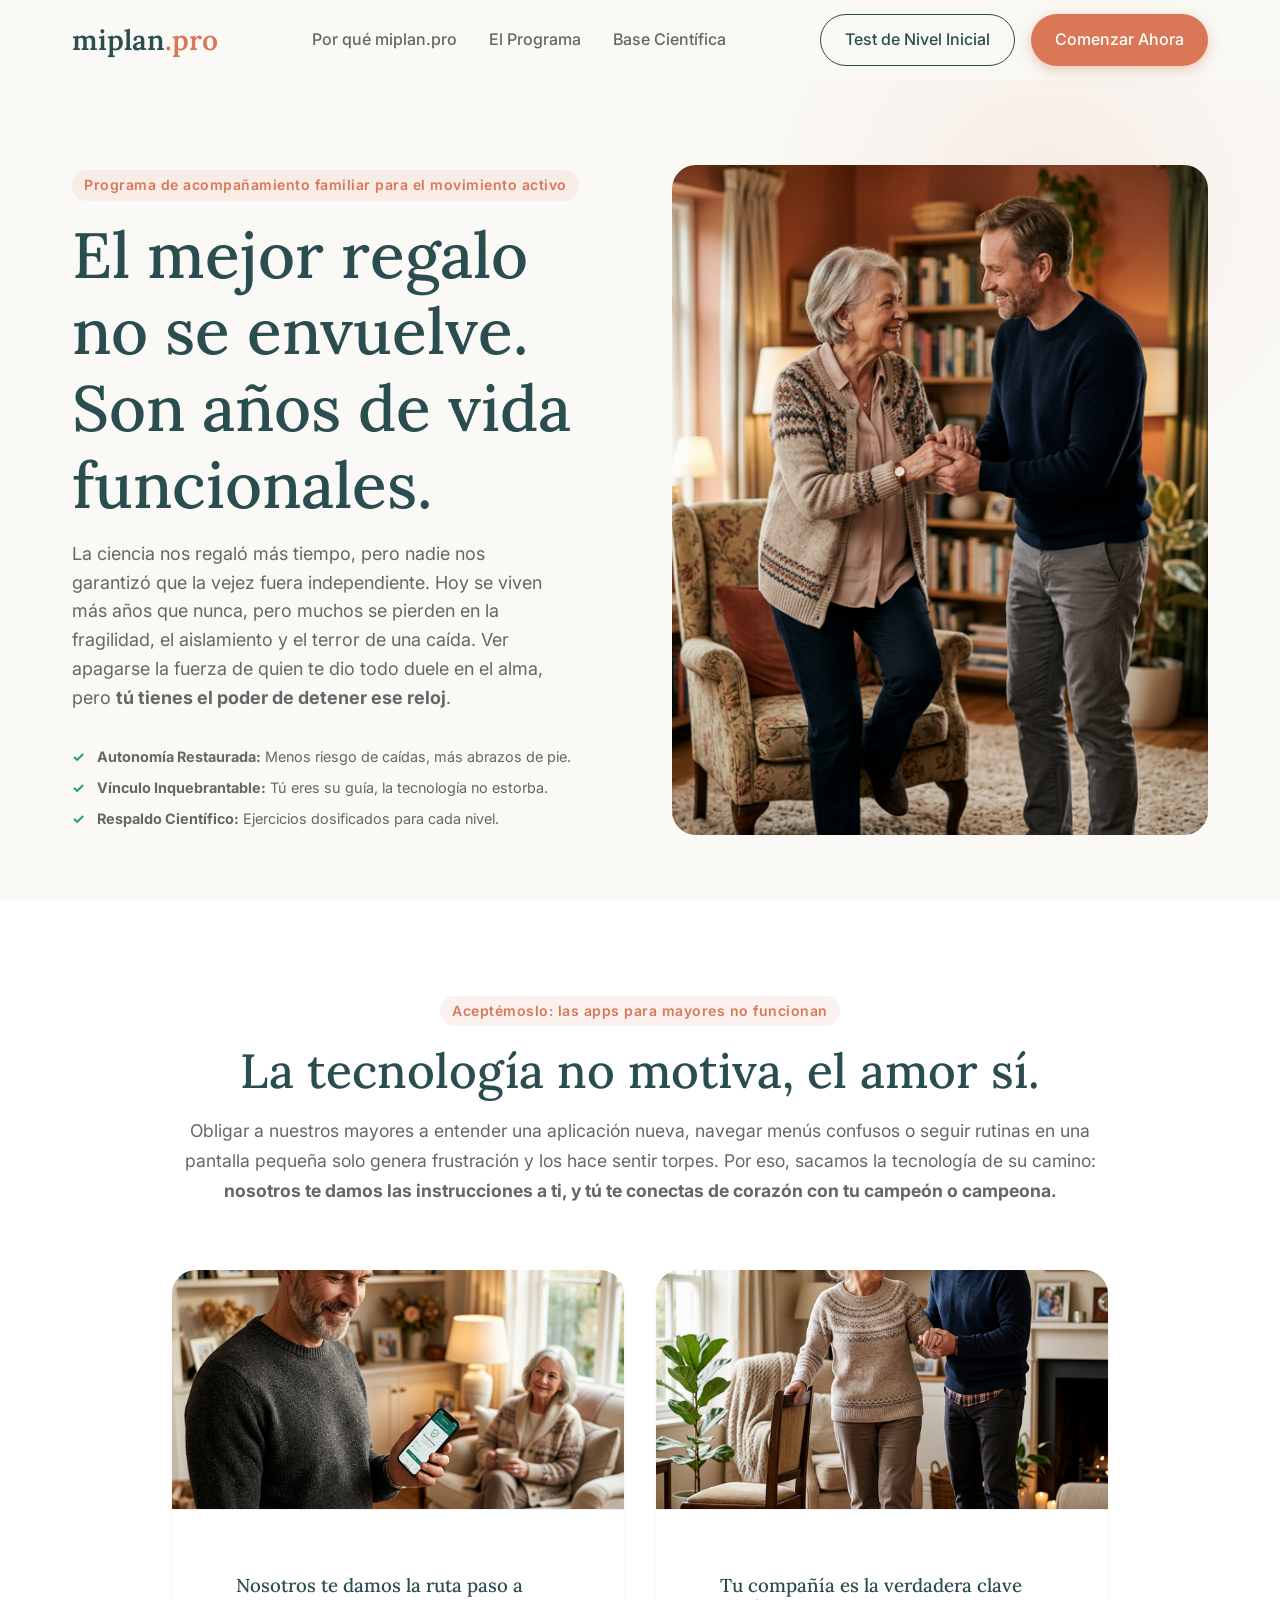
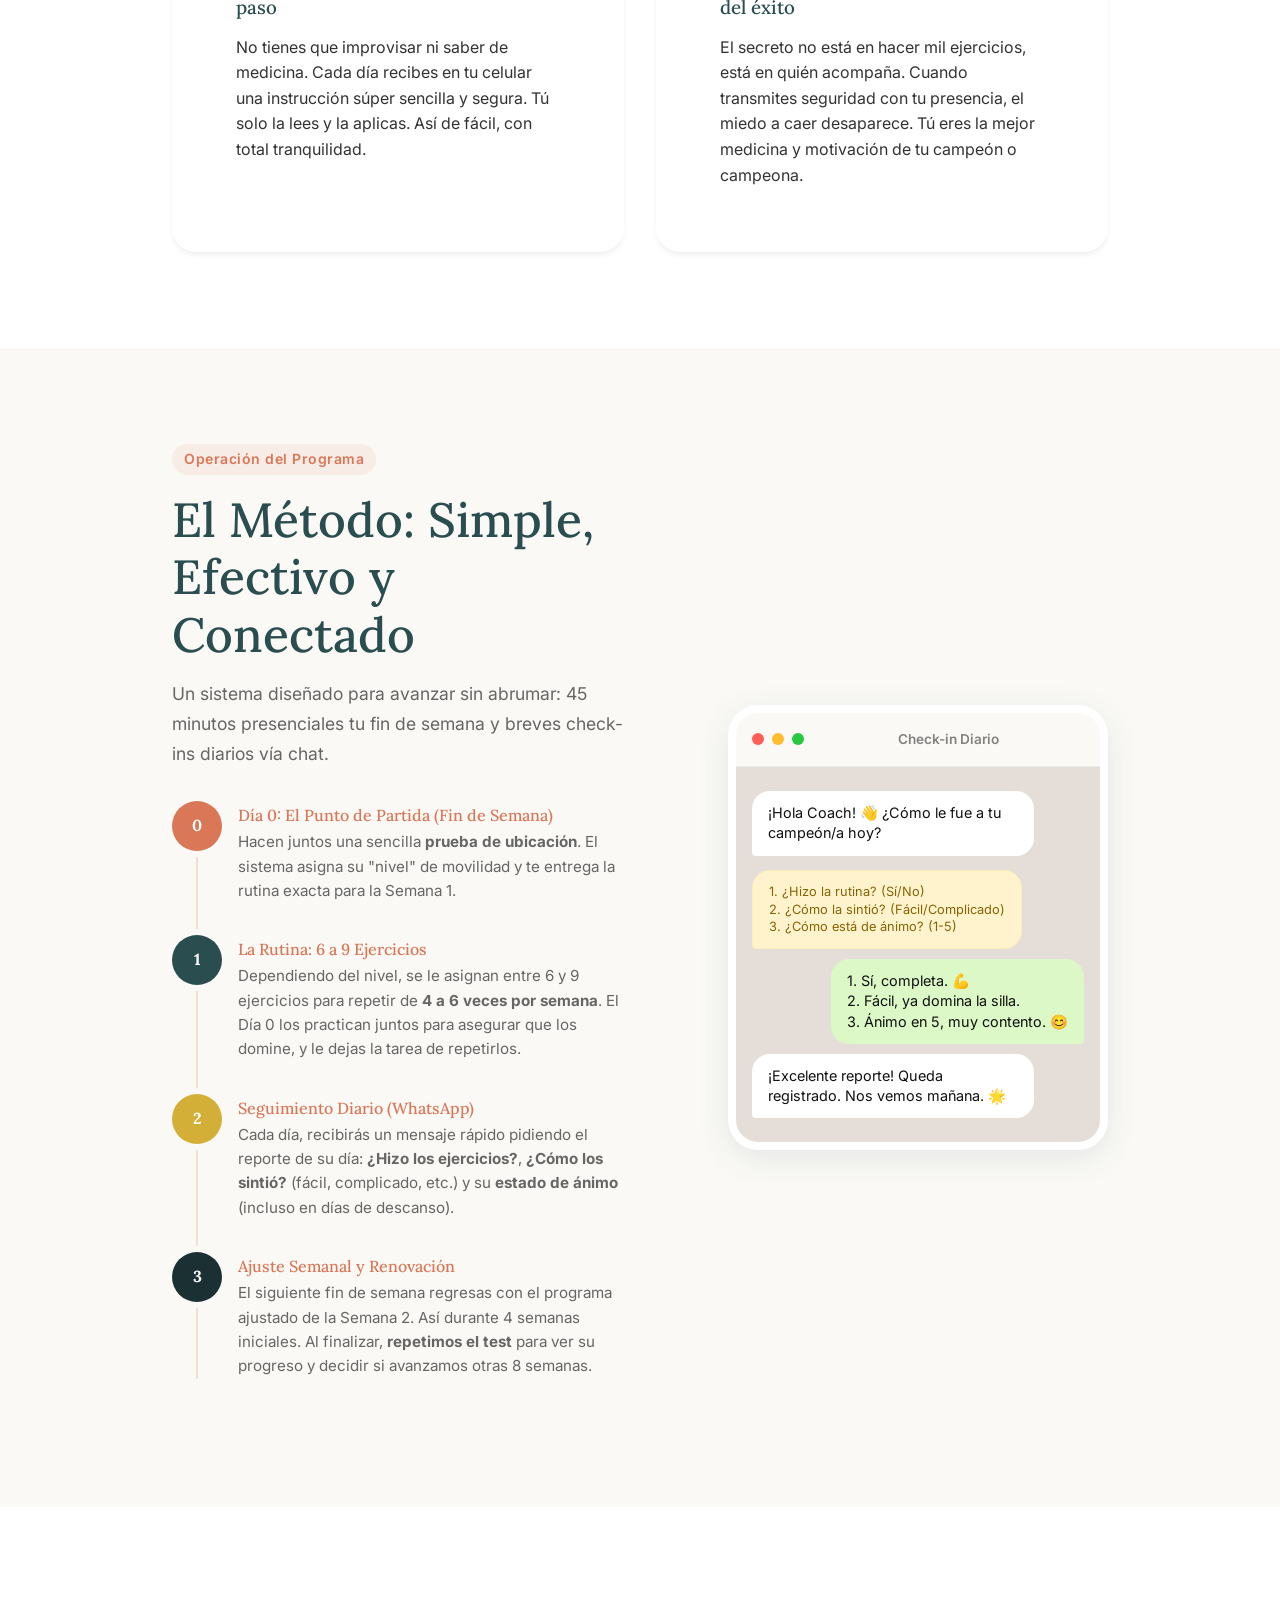
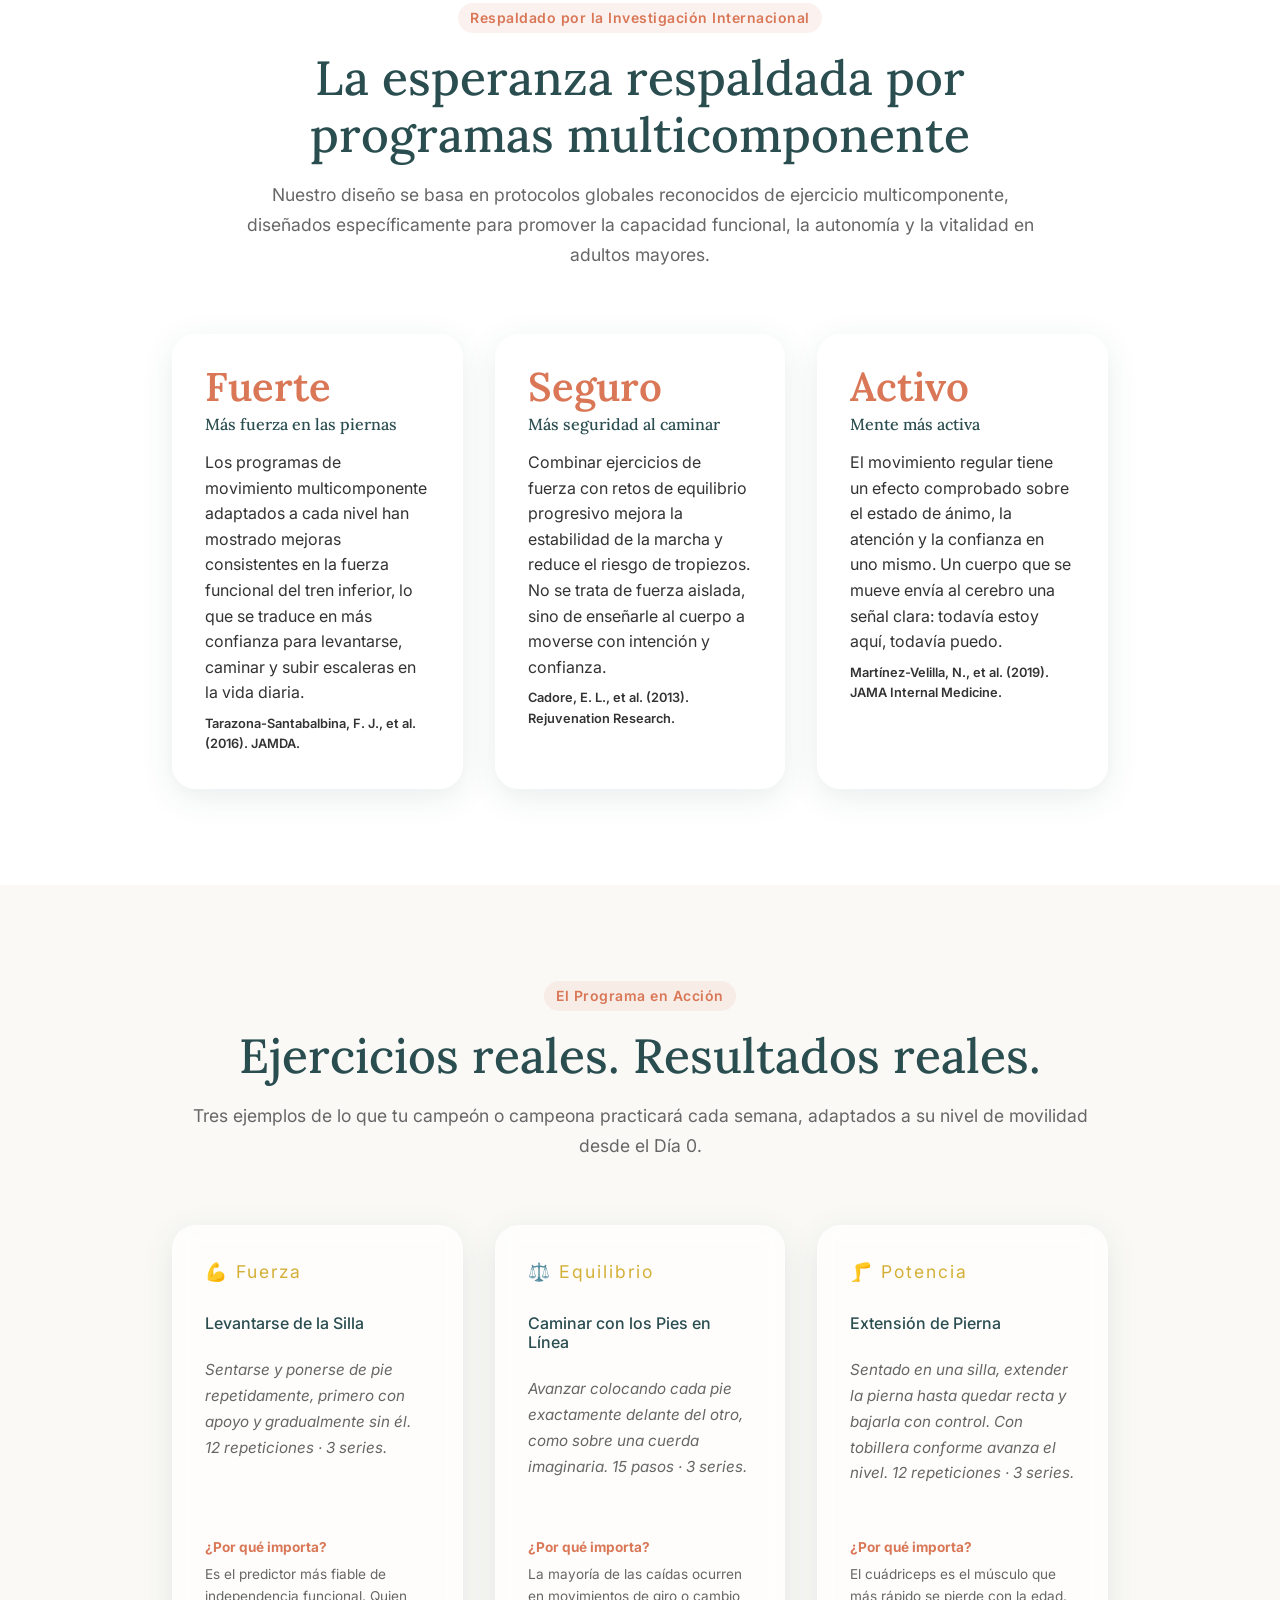
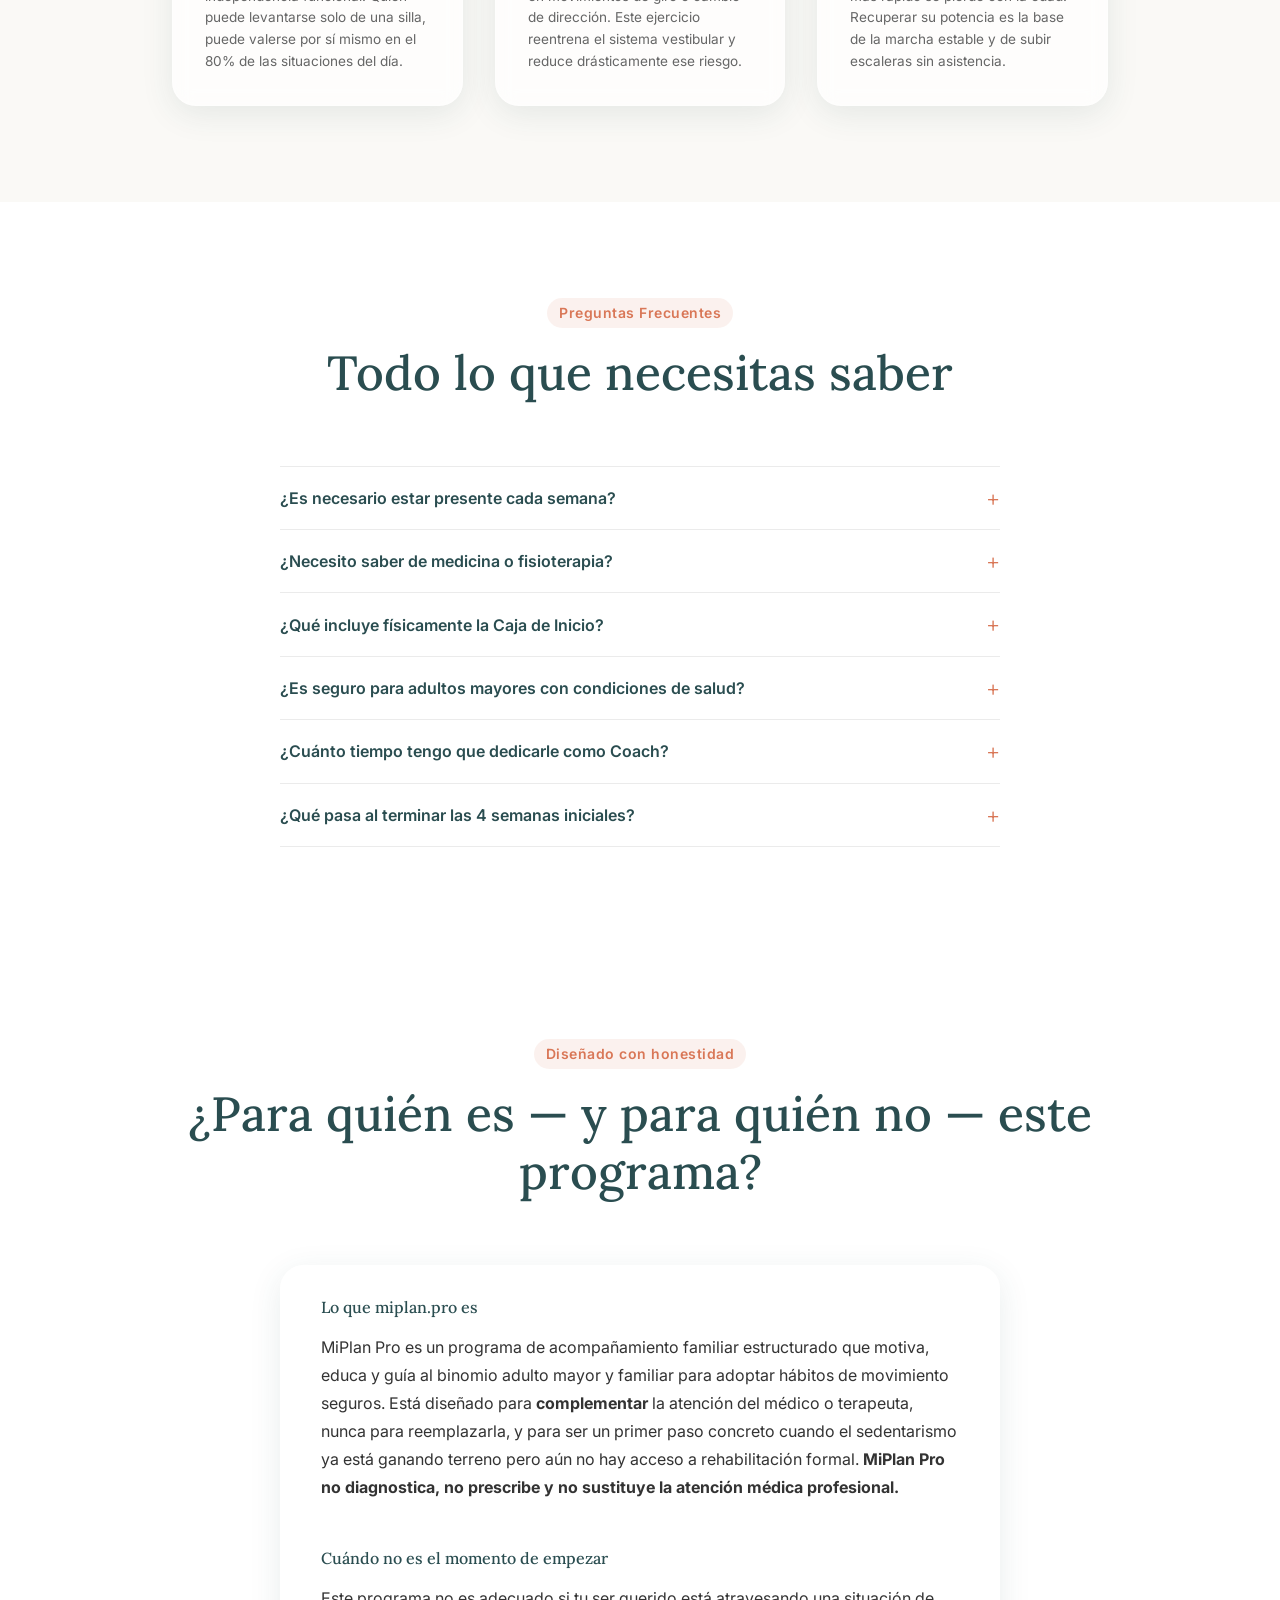
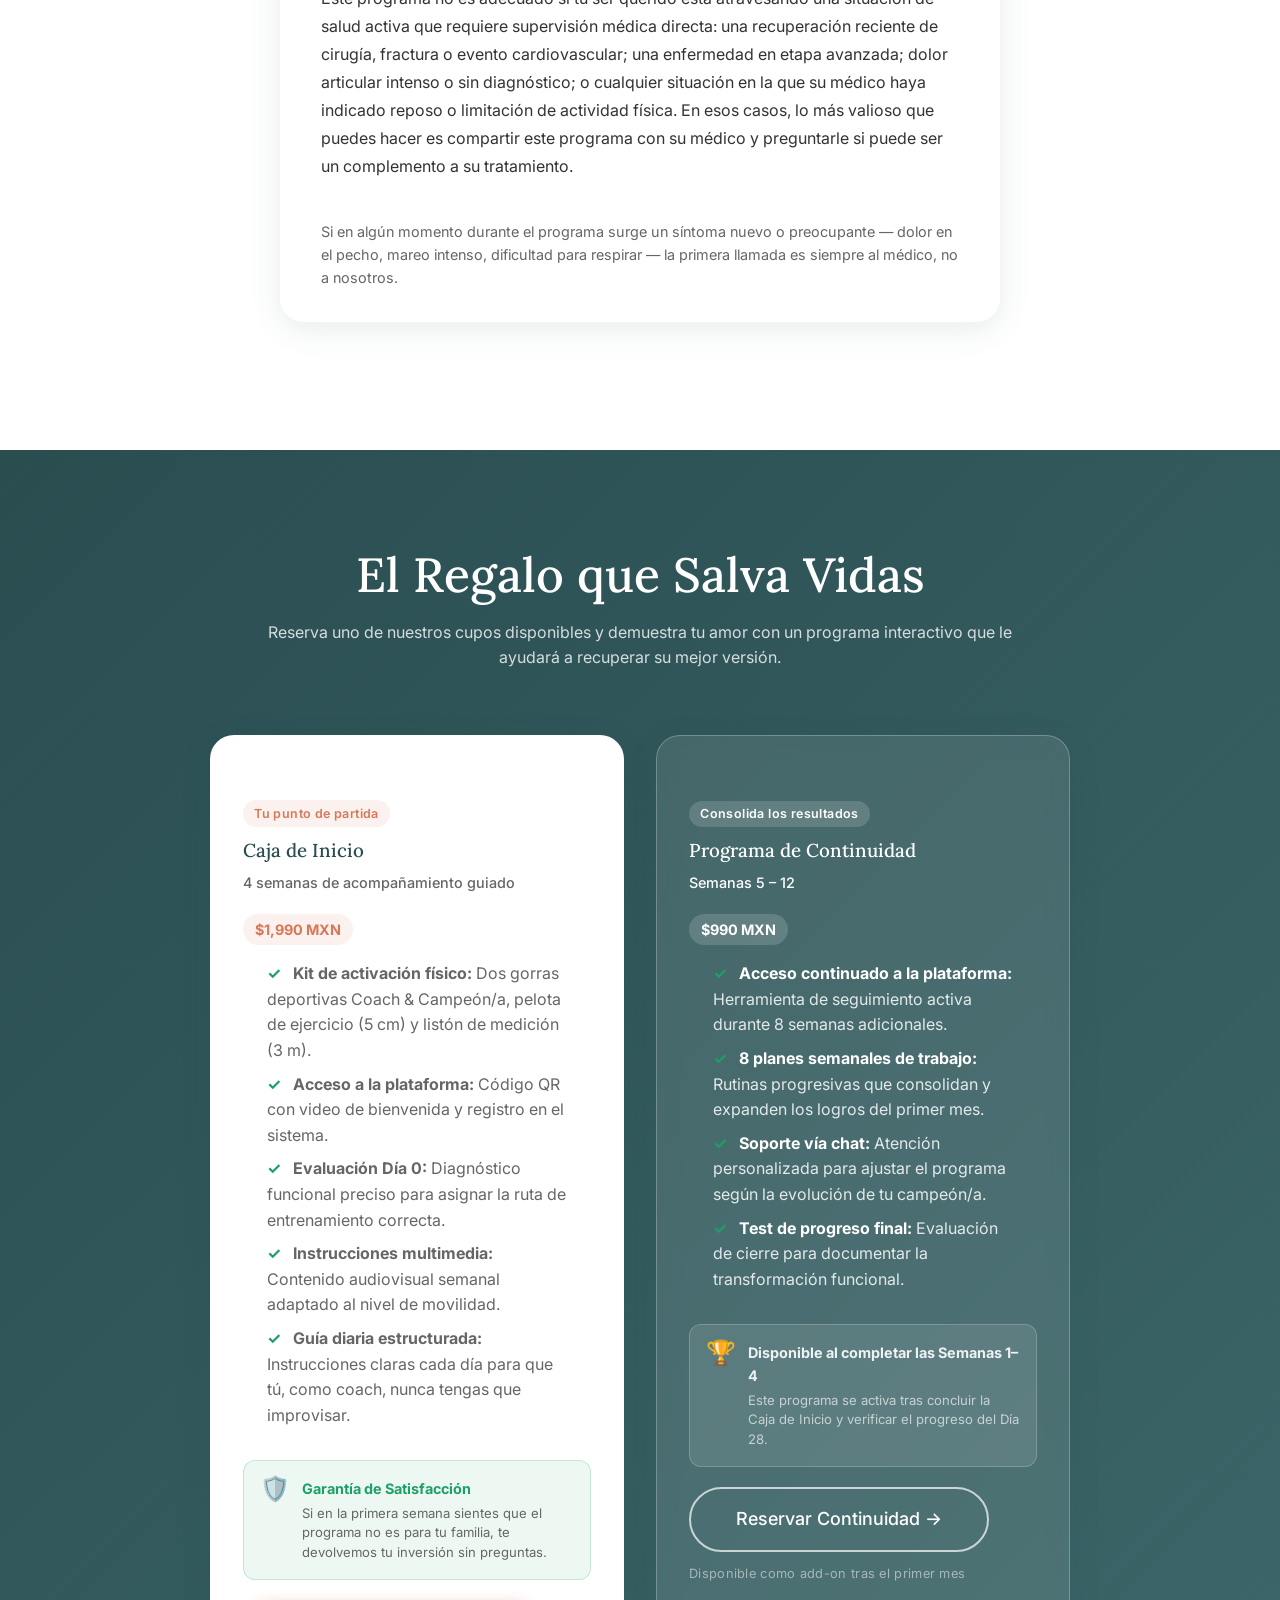
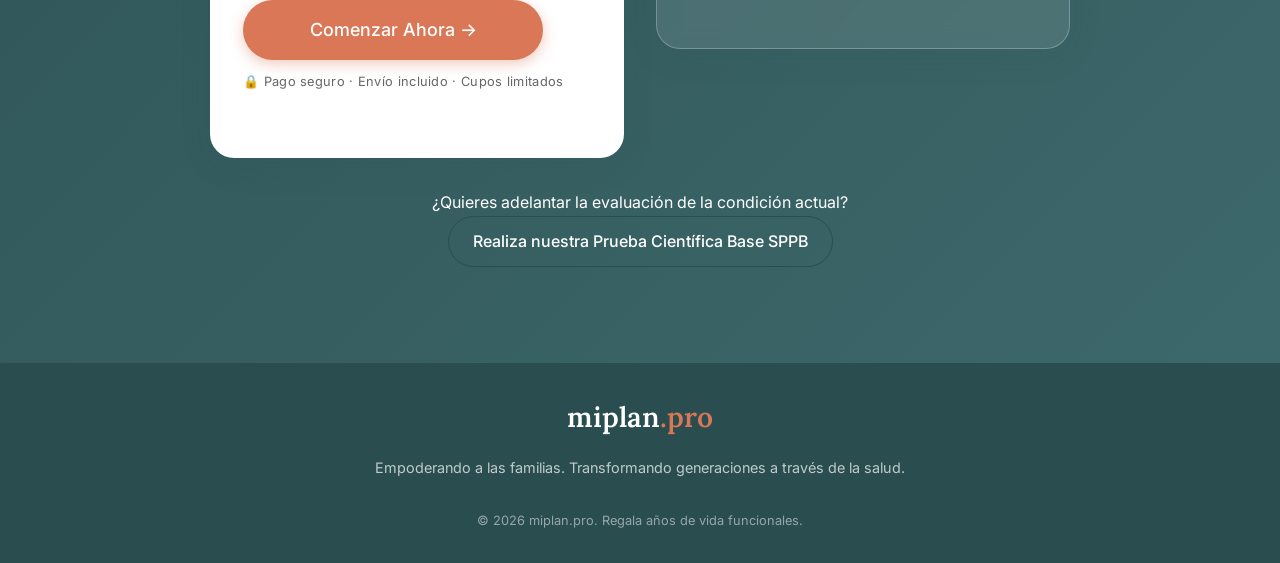
==== index.html @ 3127c84b "docs: Refine website copy for improved clarity, accessibility, and honest positioning across meta de" ====
<!DOCTYPE html>
<html lang="es">

<head>
    <meta charset="UTF-8">
    <meta name="viewport" content="width=device-width, initial-scale=1.0">
    <title>miplan.pro | Regala Años de Vida Funcionales</title>
    <meta name="description"
        content="Programa de acompañamiento familiar estructurado para el movimiento activo del adulto mayor. Guiado por ti, respaldado por ciencia, complemento ideal a la atención médica.">
    <link rel="preconnect" href="https://fonts.googleapis.com">
    <link rel="preconnect" href="https://fonts.gstatic.com" crossorigin>
    <link
        href="https://fonts.googleapis.com/css2?family=Inter:wght@300;400;500;600&family=Lora:ital,wght@0,400;0,500;0,600;1,400&display=swap"
        rel="stylesheet">
    <link rel="stylesheet" href="css/style.css">
</head>

<body>

    <!-- Navegación Sticky -->
    <header class="navbar">
        <div class="container nav-container">
            <div class="logo">
                <a href="#">miplan<span>.pro</span></a>
            </div>
            <nav class="nav-links">
                <a href="#el-desafio">Por qué miplan.pro</a>
                <a href="#como-funciona">El Programa</a>
                <a href="#ciencia">Base Científica</a>
            </nav>
            <div class="nav-actions">
                <a href="sppb-test.html" class="btn btn-outline">Test de Nivel Inicial</a>
                <a href="#comenzar" class="btn btn-primary">Comenzar Ahora</a>
            </div>
            <!-- Hamburger para móvil -->
            <button class="hamburger" id="hamburger" aria-label="Abrir menú">
                <span></span><span></span><span></span>
            </button>
        </div>
        <!-- Menú móvil desplegable -->
        <div class="mobile-menu" id="mobile-menu">
            <a href="#el-desafio">Por qué miplan.pro</a>
            <a href="#como-funciona">El Programa</a>
            <a href="#ciencia">Base Científica</a>
            <a href="sppb-test.html">Test de Nivel Inicial</a>
            <a href="#comenzar" class="btn btn-primary" style="text-align:center; margin-top: 0.5rem;">Comenzar
                Ahora</a>
        </div>
    </header>

    <!-- Hero Section -->
    <section class="hero">
        <div class="container hero-container">
            <div class="hero-content" data-animate="fade-up">
                <span class="badge">Programa de acompañamiento familiar para el movimiento activo</span>
                <h1 class="hero-title">El mejor regalo no se envuelve. <br>Son años de vida funcionales.</h1>
                <p class="hero-subtitle">La ciencia nos regaló más tiempo, pero nadie nos garantizó que la vejez fuera
                    independiente. Hoy se viven más años que nunca, pero muchos se pierden en la fragilidad, el
                    aislamiento y el terror de una caída. Ver apagarse la fuerza de quien te dio todo duele en el alma,
                    pero <strong>tú tienes el poder de detener ese reloj</strong>.</p>
                <div class="hero-trust" style="margin-top: 2rem;">
                    <ul>
                        <li><span class="check">✓</span> <strong>Autonomía Restaurada:</strong> Menos riesgo de caídas,
                            más abrazos de pie.</li>
                        <li><span class="check">✓</span> <strong>Vínculo Inquebrantable:</strong> Tú eres su guía, la
                            tecnología no estorba.</li>
                        <li><span class="check">✓</span> <strong>Respaldo Científico:</strong> Ejercicios dosificados
                            para cada nivel.</li>
                    </ul>
                </div>
            </div>
            <div class="hero-visual" data-animate="fade-left">
                <div class="visual-placeholder">
                    <img src="assets/hero_binomio.png" alt="Dos personas mayores interactuando juntas cálidamente"
                        class="hero-img">
                </div>
            </div>
        </div>
    </section>

    <!-- El Desafío y La Solución -->
    <section id="el-desafio" class="section bg-white">
        <div class="container section-container">
            <div class="text-center section-header" data-animate="fade-up">
                <span class="badge">Aceptémoslo: las apps para mayores no funcionan</span>
                <h2 class="section-title">La tecnología no motiva, el amor sí.</h2>
                <p class="section-subtitle">Obligar a nuestros mayores a entender una aplicación nueva, navegar menús
                    confusos o seguir rutinas en una pantalla pequeña solo genera frustración y los hace sentir torpes.
                    Por eso, sacamos la tecnología de su camino: <strong>nosotros te damos las instrucciones a ti, y tú
                        te conectas de corazón con tu campeón o campeona.</strong></p>
            </div>
            <div class="grid-2 mt-2">
                <div class="feature-card with-image" data-animate="fade-left">
                    <img src="assets/coach_instrucciones.png" alt="Coach recibiendo instrucciones claras en su celular"
                        class="card-img">
                    <div class="card-content">
                        <h3 class="feature-title">Nosotros te damos la ruta paso a paso</h3>
                        <p>No tienes que improvisar ni saber de medicina. Cada día recibes en tu celular una instrucción
                            súper sencilla y segura. Tú solo la lees y la aplicas. Así de fácil, con total tranquilidad.
                        </p>
                    </div>
                </div>
                <div class="feature-card with-image" data-animate="fade-left" style="animation-delay: 0.2s">
                    <img src="assets/coach_guiando.png"
                        alt="Coach apoyando físicamente a su ser querido en un ejercicio" class="card-img">
                    <div class="card-content">
                        <h3 class="feature-title">Tu compañía es la verdadera clave del éxito</h3>
                        <p>El secreto no está en hacer mil ejercicios, está en quién acompaña. Cuando transmites
                            seguridad con tu presencia, el miedo a caer desaparece. Tú eres la mejor medicina y
                            motivación de tu campeón o campeona.</p>
                    </div>
                </div>
            </div>
        </div>
    </section>

    <!-- Cómo Funciona (El Programa) -->
    <section id="como-funciona" class="section bg-cream">
        <div class="container section-container">
            <div class="grid-2 align-center">
                <div class="timeline-content" data-animate="fade-up">
                    <span class="badge">Operación del Programa</span>
                    <h2 class="section-title">El Método: Simple, Efectivo y Conectado</h2>
                    <p class="section-subtitle mb-2">Un sistema diseñado para avanzar sin abrumar: 45 minutos
                        presenciales tu fin de semana y breves check-ins diarios vía chat.</p>
                    <div class="timeline">
                        <div class="timeline-item">
                            <div class="timeline-dot" style="background: var(--primary)">0</div>
                            <div class="timeline-text">
                                <h4>Día 0: El Punto de Partida (Fin de Semana)</h4>
                                <p>Hacen juntos una sencilla <strong>prueba de ubicación</strong>. El sistema asigna su
                                    "nivel" de movilidad y te entrega la rutina exacta para la Semana 1.</p>
                            </div>
                        </div>
                        <div class="timeline-item">
                            <div class="timeline-dot" style="background: var(--secondary)">1</div>
                            <div class="timeline-text">
                                <h4>La Rutina: 6 a 9 Ejercicios</h4>
                                <p>Dependiendo del nivel, se le asignan entre 6 y 9 ejercicios para repetir de <strong>4
                                        a 6 veces por semana</strong>. El Día 0 los practican juntos para asegurar que
                                    los domine, y le dejas la tarea de repetirlos.</p>
                            </div>
                        </div>
                        <div class="timeline-item">
                            <div class="timeline-dot" style="background: var(--accent)">2</div>
                            <div class="timeline-text">
                                <h4>Seguimiento Diario (WhatsApp)</h4>
                                <p>Cada día, recibirás un mensaje rápido pidiendo el reporte de su día: <strong>¿Hizo
                                        los ejercicios?</strong>, <strong>¿Cómo los sintió?</strong> (fácil, complicado,
                                    etc.) y su <strong>estado de ánimo</strong> (incluso en días de descanso).</p>
                            </div>
                        </div>
                        <div class="timeline-item">
                            <div class="timeline-dot" style="background: var(--dark)">3</div>
                            <div class="timeline-text">
                                <h4>Ajuste Semanal y Renovación</h4>
                                <p>El siguiente fin de semana regresas con el programa ajustado de la Semana 2. Así
                                    durante 4 semanas iniciales. Al finalizar, <strong>repetimos el test</strong> para
                                    ver su progreso y decidir si avanzamos otras 8 semanas.</p>
                            </div>
                        </div>
                    </div>
                </div>
                <div class="visual-stack" data-animate="fade-left">
                    <div class="mockup-placeholder glass-card">
                        <div class="mockup-header">
                            <div class="dot red"></div>
                            <div class="dot yellow"></div>
                            <div class="dot green"></div>
                            <span class="mockup-title">Check-in Diario</span>
                        </div>
                        <div class="mockup-body">
                            <div class="chat-bubble receive">
                                ¡Hola Coach! 👋 ¿Cómo le fue a tu campeón/a hoy?
                            </div>
                            <div class="chat-bubble receive mt-xs"
                                style="background:#fff3cd; color:#856404; font-size: 0.8rem; border: 1px solid #ffeeba;">
                                1. ¿Hizo la rutina? (Sí/No)<br>
                                2. ¿Cómo la sintió? (Fácil/Complicado)<br>
                                3. ¿Cómo está de ánimo? (1-5)
                            </div>
                            <div class="chat-bubble send">
                                1. Sí, completa. 💪<br>
                                2. Fácil, ya domina la silla.<br>
                                3. Ánimo en 5, muy contento. 😊
                            </div>
                            <div class="chat-bubble receive">
                                ¡Excelente reporte! Queda registrado. Nos vemos mañana. 🌟
                            </div>
                        </div>
                    </div>
                </div>
            </div>
        </div>
    </section>

    <!-- Base Científica -->
    <section id="ciencia" class="section bg-white text-center">
        <div class="container section-container">
            <span class="badge" data-animate="fade-up">Respaldado por la Investigación Internacional</span>
            <h2 class="section-title max-w-lg mx-auto" data-animate="fade-up">La esperanza respaldada por programas
                multicomponente</h2>
            <p class="section-subtitle max-w-lg mx-auto" data-animate="fade-up">Nuestro diseño se basa en protocolos
                globales reconocidos de ejercicio multicomponente, diseñados específicamente para promover la capacidad
                funcional, la autonomía y la vitalidad en adultos mayores.</p>
            <div class="grid-3 mt-3">
                <div class="science-card glass-card hover-lift" data-animate="fade-up">
                    <div class="science-number">Fuerte</div>
                    <h4>Más fuerza en las piernas</h4>
                    <p>Los programas de movimiento multicomponente adaptados a cada nivel han mostrado mejoras
                        consistentes en la fuerza funcional del tren inferior, lo que se traduce en más confianza
                        para levantarse, caminar y subir escaleras en la vida diaria.
                        <br><a href="https://pubmed.ncbi.nlm.nih.gov/26947059/" target="_blank" class="btn-link"
                            style="font-size: 0.8rem; display: inline-block; margin-top: 0.5rem;">Tarazona-Santabalbina,
                            F. J., et al. (2016). JAMDA.</a>
                    </p>
                </div>
                <div class="science-card glass-card hover-lift" data-animate="fade-up" style="animation-delay: 0.1s">
                    <div class="science-number">Seguro</div>
                    <h4>Más seguridad al caminar</h4>
                    <p>Combinar ejercicios de fuerza con retos de equilibrio progresivo mejora la estabilidad de la
                        marcha y reduce el riesgo de tropiezos. No se trata de fuerza aislada, sino de enseñarle
                        al cuerpo a moverse con intención y confianza.
                        <br><a href="https://pubmed.ncbi.nlm.nih.gov/23327448/" target="_blank" class="btn-link"
                            style="font-size: 0.8rem; display: inline-block; margin-top: 0.5rem;">Cadore, E. L., et al.
                            (2013). Rejuvenation Research.</a>
                    </p>
                </div>
                <div class="science-card glass-card hover-lift" data-animate="fade-up" style="animation-delay: 0.2s">
                    <div class="science-number">Activo</div>
                    <h4>Mente más activa</h4>
                    <p>El movimiento regular tiene un efecto comprobado sobre el estado de ánimo, la atención y
                        la confianza en uno mismo. Un cuerpo que se mueve envía al cerebro una señal clara:
                        todavía estoy aquí, todavía puedo.
                        <br><a href="https://pubmed.ncbi.nlm.nih.gov/30419096/" target="_blank" class="btn-link"
                            style="font-size: 0.8rem; display: inline-block; margin-top: 0.5rem;">Martínez-Velilla, N.,
                            et al. (2019). JAMA Internal Medicine.</a>
                    </p>
                </div>
            </div>
        </div>
    </section>

    <!-- ============================================================
         NUEVA SECCIÓN: Testimonios
    ============================================================ -->
    <section id="testimonios" class="section bg-cream">
        <div class="container section-container">
            <div class="text-center section-header" data-animate="fade-up">
                <span class="badge">El Programa en Acción</span>
                <h2 class="section-title">Ejercicios reales. Resultados reales.</h2>
                <p class="section-subtitle">Tres ejemplos de lo que tu campeón o campeona practicará cada semana,
                    adaptados a su nivel de movilidad desde el Día 0.</p>
            </div>
            <div class="grid-3 mt-2">

                <div class="testimonial-card glass-card hover-lift" data-animate="fade-up">
                    <div class="testimonial-stars">💪 Fuerza</div>
                    <h4 style="margin: 0.75rem 0 0.5rem; font-family: var(--font-serif);">
                        Levantarse de la Silla
                    </h4>
                    <p class="testimonial-text">Sentarse y ponerse de pie repetidamente, primero con apoyo y
                        gradualmente sin él. 12 repeticiones · 3 series.</p>
                    <div style="margin-top: 1rem; padding-top: 1rem; border-top: 1px solid var(--border);">
                        <strong style="font-size: 0.85rem; color: var(--primary);">¿Por qué importa?</strong>
                        <p style="font-size: 0.85rem; margin-top: 0.25rem; color: var(--text-muted);">
                            Es el predictor más fiable de independencia funcional. Quien puede levantarse solo
                            de una silla, puede valerse por sí mismo en el 80% de las situaciones del día.
                        </p>
                    </div>
                </div>

                <div class="testimonial-card glass-card hover-lift" data-animate="fade-up"
                    style="animation-delay: 0.1s">
                    <div class="testimonial-stars">⚖️ Equilibrio</div>
                    <h4 style="margin: 0.75rem 0 0.5rem; font-family: var(--font-serif);">
                        Caminar con los Pies en Línea
                    </h4>
                    <p class="testimonial-text">Avanzar colocando cada pie exactamente delante del otro, como
                        sobre una cuerda imaginaria. 15 pasos · 3 series.</p>
                    <div style="margin-top: 1rem; padding-top: 1rem; border-top: 1px solid var(--border);">
                        <strong style="font-size: 0.85rem; color: var(--primary);">¿Por qué importa?</strong>
                        <p style="font-size: 0.85rem; margin-top: 0.25rem; color: var(--text-muted);">
                            La mayoría de las caídas ocurren en movimientos de giro o cambio de dirección. Este
                            ejercicio
                            reentrena el sistema vestibular y reduce drásticamente ese riesgo.
                        </p>
                    </div>
                </div>

                <div class="testimonial-card glass-card hover-lift" data-animate="fade-up"
                    style="animation-delay: 0.2s">
                    <div class="testimonial-stars">🦵 Potencia</div>
                    <h4 style="margin: 0.75rem 0 0.5rem; font-family: var(--font-serif);">
                        Extensión de Pierna
                    </h4>
                    <p class="testimonial-text">Sentado en una silla, extender la pierna hasta quedar recta y
                        bajarla con control. Con tobillera conforme avanza el nivel. 12 repeticiones · 3 series.
                    </p>
                    <div style="margin-top: 1rem; padding-top: 1rem; border-top: 1px solid var(--border);">
                        <strong style="font-size: 0.85rem; color: var(--primary);">¿Por qué importa?</strong>
                        <p style="font-size: 0.85rem; margin-top: 0.25rem; color: var(--text-muted);">
                            El cuádriceps es el músculo que más rápido se pierde con la edad. Recuperar su
                            potencia es la base de la marcha estable y de subir escaleras sin asistencia.
                        </p>
                    </div>
                </div>

            </div>
        </div>
    </section>

    <!-- ============================================================
         NUEVA SECCIÓN: FAQ
    ============================================================ -->
    <section id="faq" class="section bg-white">
        <div class="container section-container">
            <div class="text-center section-header" data-animate="fade-up">
                <span class="badge">Preguntas Frecuentes</span>
                <h2 class="section-title">Todo lo que necesitas saber</h2>
            </div>
            <div class="faq-list" data-animate="fade-up">

                <div class="faq-item">
                    <button class="faq-question" aria-expanded="false">
                        ¿Es necesario estar presente cada semana?
                        <span class="faq-icon">+</span>
                    </button>
                    <div class="faq-answer">
                        <p>Sí. El programa está diseñado como un binomio presencial: tú visitas a tu ser querido cada
                            fin de semana para practicar juntos la rutina del Día 0 y los ajustes semanales. El check-in
                            diario vía chat es un complemento, no un sustituto de tu presencia. Ese acompañamiento
                            físico es precisamente lo que hace que el programa funcione.</p>
                    </div>
                </div>

                <div class="faq-item">
                    <button class="faq-question" aria-expanded="false">
                        ¿Necesito saber de medicina o fisioterapia?
                        <span class="faq-icon">+</span>
                    </button>
                    <div class="faq-answer">
                        <p>Para nada. Eso es exactamente lo que miplan.pro resuelve: nosotros traducimos la ciencia a
                            instrucciones simples y seguras. Tu único rol es estar presente, revisar la instrucción del
                            día
                            y acompañar a tu ser querido con amor.</p>
                    </div>
                </div>

                <div class="faq-item">
                    <button class="faq-question" aria-expanded="false">
                        ¿Qué incluye físicamente la Caja de Inicio?
                        <span class="faq-icon">+</span>
                    </button>
                    <div class="faq-answer">
                        <p>La Caja de Inicio incluye: dos <strong>gorras deportivas</strong> (una para el Coach, una
                            para el Campeón/a),
                            una <strong>pelota de ejercicio de 5 cm</strong> para trabajar fuerza y coordinación de
                            manos,
                            un <strong>listón de 3 metros</strong> para marcar distancias en las pruebas de marcha,
                            y un <strong>código QR</strong> que desbloquea el video de bienvenida y el acceso a la
                            plataforma de registro.</p>
                    </div>
                </div>

                <div class="faq-item">
                    <button class="faq-question" aria-expanded="false">
                        ¿Es seguro para adultos mayores con condiciones de salud?
                        <span class="faq-icon">+</span>
                    </button>
                    <div class="faq-answer">
                        <p>El programa comienza con una evaluación funcional (SPPB) que determina el nivel
                            de movilidad exacto antes de asignar cualquier rutina. Los ejercicios son de bajo impacto y
                            progresivos. <strong>Sin embargo, existen condiciones médicas que contraindican el ejercicio
                                físico</strong> (ver sección "¿Para quién NO es este programa?"). Siempre recomendamos
                            informar al médico tratante antes de iniciar, especialmente si existen condiciones
                            cardíacas,
                            respiratorias, ortopédicas o neurológicas activas.</p>
                    </div>
                </div>

                <div class="faq-item">
                    <button class="faq-question" aria-expanded="false">
                        ¿Cuánto tiempo tengo que dedicarle como Coach?
                        <span class="faq-icon">+</span>
                    </button>
                    <div class="faq-answer">
                        <p>Cada fin de semana recomendamos aproximadamente 45 minutos presenciales, esto fortalece el
                            vínculo afectivo y te permite acompañar y observar a tu ser querido en el ejercicio. Durante
                            la semana, el check-in diario vía chat toma menos de 2 minutos.</p>
                    </div>
                </div>

                <div class="faq-item">
                    <button class="faq-question" aria-expanded="false">
                        ¿Qué pasa al terminar las 4 semanas iniciales?
                        <span class="faq-icon">+</span>
                    </button>
                    <div class="faq-answer">
                        <p>Al finalizar el primer mes se repite el test de evaluación para medir el progreso. Con base
                            en los resultados, puedes continuar con el <strong>Programa de Continuidad (Semanas
                                5–12)</strong>
                            para completar el ciclo completo de 12 semanas y consolidar los avances.</p>
                    </div>
                </div>

            </div>
        </div>
    </section>

    <!-- Posicionamiento honesto -->
    <section id="contraindicaciones" class="section bg-white">
        <div class="container section-container">
            <div class="text-center section-header" data-animate="fade-up">
                <span class="badge">Diseñado con honestidad</span>
                <h2 class="section-title">¿Para quién es — y para quién no — este programa?</h2>
            </div>

            <div class="glass-card" style="max-width: 720px; margin: 2rem auto; padding: 2rem 2.5rem;"
                data-animate="fade-up">
                <h4 style="margin-bottom: 1rem;">Lo que miplan.pro es</h4>
                <p style="margin-bottom: 1.5rem; line-height: 1.75;">
                    MiPlan Pro es un programa de acompañamiento familiar estructurado que motiva, educa y guía
                    al binomio adulto mayor y familiar para adoptar hábitos de movimiento seguros. Está diseñado
                    para <strong>complementar</strong> la atención del médico o terapeuta, nunca para reemplazarla,
                    y para ser un primer paso concreto cuando el sedentarismo ya está ganando terreno pero aún
                    no hay acceso a rehabilitación formal. <strong>MiPlan Pro no diagnostica, no prescribe y no
                        sustituye la atención médica profesional.</strong>
                </p>

                <hr style="border: none; border-top: 1px solid var(--border); margin-bottom: 1.5rem;">

                <h4 style="margin-bottom: 1rem;">Cuándo no es el momento de empezar</h4>
                <p style="line-height: 1.75;">
                    Este programa no es adecuado si tu ser querido está atravesando una situación de salud
                    activa que requiere supervisión médica directa: una recuperación reciente de cirugía, fractura
                    o evento cardiovascular; una enfermedad en etapa avanzada; dolor articular intenso o sin
                    diagnóstico; o cualquier situación en la que su médico haya indicado reposo o limitación
                    de actividad física. En esos casos, lo más valioso que puedes hacer es compartir este
                    programa con su médico y preguntarle si puede ser un complemento a su tratamiento.
                </p>
                <p
                    style="font-size: 0.9rem; color: var(--text-muted); margin-top: 1.25rem; padding-top: 1.25rem; border-top: 1px solid var(--border);">
                    Si en algún momento durante el programa surge un síntoma nuevo o preocupante — dolor en el
                    pecho, mareo intenso, dificultad para respirar — la primera llamada es siempre al médico,
                    no a nosotros.
                </p>
            </div>
        </div>
    </section>

    <!-- CTA con dos productos -->
    <section id="comenzar" class="section bg-primary-gradient text-white">
        <div class="container section-container text-center">
            <h2 class="cta-title" data-animate="fade-up">El Regalo que Salva Vidas</h2>
            <p class="cta-subtitle max-w-lg mx-auto" data-animate="fade-up">Reserva uno de nuestros cupos disponibles
                y demuestra tu amor con un programa interactivo que le ayudará a recuperar su mejor versión.</p>

            <div class="pricing-grid mt-3" data-animate="fade-up">

                <!-- PRODUCTO 1: Caja de Inicio -->
                <div class="cta-card glass-card pricing-card">
                    <div class="pricing-badge">Tu punto de partida</div>
                    <h3>Caja de Inicio</h3>
                    <p class="pricing-desc">4 semanas de acompañamiento guiado</p>
                    <div class="price"><span>$1,990 MXN</span></div>
                    <ul class="pricing-features">
                        <li><span class="check">✓</span> <strong>Kit de activación físico:</strong> Dos gorras
                            deportivas Coach &amp; Campeón/a, pelota de ejercicio (5 cm) y listón de medición (3 m).
                        </li>
                        <li><span class="check">✓</span> <strong>Acceso a la plataforma:</strong> Código QR con video de
                            bienvenida y registro en el sistema.</li>
                        <li><span class="check">✓</span> <strong>Evaluación Día 0:</strong> Diagnóstico funcional
                            preciso para asignar la ruta de entrenamiento correcta.</li>
                        <li><span class="check">✓</span> <strong>Instrucciones multimedia:</strong> Contenido
                            audiovisual semanal adaptado al nivel de movilidad.</li>
                        <li><span class="check">✓</span> <strong>Guía diaria estructurada:</strong> Instrucciones claras
                            cada día para que tú, como coach, nunca tengas que improvisar.</li>
                    </ul>
                    <div class="guarantee-badge">
                        <span class="guarantee-icon">🛡️</span>
                        <div>
                            <strong>Garantía de Satisfacción</strong>
                            <p>Si en la primera semana sientes que el programa no es para tu familia, te devolvemos tu
                                inversión sin preguntas.</p>
                        </div>
                    </div>
                    <!-- TODO: Actualiza el href con tu enlace de pago -->
                    <a href="#" class="btn btn-primary btn-large cta-btn">Comenzar Ahora →</a>
                    <p class="cta-secure">🔒 Pago seguro · Envío incluido · Cupos limitados</p>
                </div>

                <!-- PRODUCTO 2: Continuidad -->
                <div class="cta-card glass-card pricing-card pricing-card--secondary">
                    <div class="pricing-badge pricing-badge--secondary">Consolida los resultados</div>
                    <h3>Programa de Continuidad</h3>
                    <p class="pricing-desc">Semanas 5 – 12</p>
                    <div class="price"><span class="price--secondary">$990 MXN</span></div>
                    <ul class="pricing-features">
                        <li><span class="check">✓</span> <strong>Acceso continuado a la plataforma:</strong> Herramienta
                            de seguimiento activa durante 8 semanas adicionales.</li>
                        <li><span class="check">✓</span> <strong>8 planes semanales de trabajo:</strong> Rutinas
                            progresivas que consolidan y expanden los logros del primer mes.</li>
                        <li><span class="check">✓</span> <strong>Soporte vía chat:</strong> Atención personalizada para
                            ajustar el programa según la evolución de tu campeón/a.</li>
                        <li><span class="check">✓</span> <strong>Test de progreso final:</strong> Evaluación de cierre
                            para documentar la transformación funcional.</li>
                    </ul>
                    <div class="guarantee-badge guarantee-badge--light">
                        <span class="guarantee-icon">🏆</span>
                        <div>
                            <strong>Disponible al completar las Semanas 1–4</strong>
                            <p>Este programa se activa tras concluir la Caja de Inicio y verificar el progreso del
                                Día 28.</p>
                        </div>
                    </div>
                    <!-- TODO: Actualiza el href con tu enlace de pago -->
                    <a href="#" class="btn btn-outline-white btn-large cta-btn">Reservar Continuidad →</a>
                    <p class="cta-secure" style="color: rgba(255,255,255,0.5);">Disponible como add-on tras el primer
                        mes</p>
                </div>

            </div>

            <div class="mt-2 cta-test" data-animate="fade-up">
                <p>¿Quieres adelantar la evaluación de la condición actual?</p>
                <a href="sppb-test.html" class="btn btn-outline text-white hover-white">Realiza nuestra Prueba
                    Científica Base SPPB</a>
            </div>
        </div>
    </section>

    <!-- Footer -->
    <footer class="footer">
        <div class="container text-center">
            <div class="logo mb-1">
                <a style="color: white;" href="#">miplan<span>.pro</span></a>
            </div>
            <p style="opacity: 0.7; font-size: 0.9rem;">Empoderando a las familias. Transformando generaciones a través
                de la salud.</p>
            <p class="mt-2" style="opacity: 0.5; font-size: 0.8rem;">© 2026 miplan.pro. Regala años de vida funcionales.
            </p>
        </div>
    </footer>

    <script src="js/main.js"></script>
</body>

</html>
---- css/style.css ----
/* ==========================================================================
   Base CSS / Design System
   ========================================================================== */

:root {
    /* Color Palette */
    --bg-base: #FAF9F6; /* Cream / Warm White */
    --bg-surface: #FFFFFF;
    --primary: #D97757; /* Terracotta */
    --primary-hover: #c46445;
    --primary-light: rgba(217, 119, 87, 0.1);
    --secondary: #2A4D50; /* Dark Teal */
    --secondary-light: #3d686b;
    --accent: #D4AF37; /* Warm Gold/Yellow */
    --dark: #1A3032; /* Deep Charcoal/Teal */
    --text-main: #333333;
    --text-muted: #666666;
    --success: #1DA068;
    
    /* Typography */
    --font-heading: 'Lora', serif;
    --font-body: 'Inter', sans-serif;
    
    /* Spacings */
    --space-xs: 0.5rem;
    --space-sm: 1rem;
    --space-md: 2rem;
    --space-lg: 4rem;
    --space-xl: 6rem;
    
    /* Shadows & Effects */
    --shadow-sm: 0 4px 6px -1px rgba(0, 0, 0, 0.05), 0 2px 4px -1px rgba(0, 0, 0, 0.03);
    --shadow-md: 0 10px 15px -3px rgba(0, 0, 0, 0.08), 0 4px 6px -2px rgba(0, 0, 0, 0.04);
    --shadow-glass: 0 8px 32px 0 rgba(42, 77, 80, 0.1);
    --radius-md: 12px;
    --radius-lg: 24px;
    --radius-full: 9999px;
    
    /* Transitions */
    --transition-fast: 0.2s ease-in-out;
    --transition-base: 0.3s cubic-bezier(0.4, 0, 0.2, 1);
    --transition-slow: 0.5s cubic-bezier(0.4, 0, 0.2, 1);
}

/* ==========================================================================
   Reset & Typography Base
   ========================================================================== */

* {
    margin: 0;
    padding: 0;
    box-sizing: border-box;
}

html {
    scroll-behavior: smooth;
}

body {
    font-family: var(--font-body);
    font-size: 16px;
    line-height: 1.6;
    color: var(--text-main);
    background-color: var(--bg-base);
    overflow-x: hidden;
}

h1, h2, h3, h4, h5, h6 {
    font-family: var(--font-heading);
    color: var(--secondary);
    line-height: 1.2;
    margin-bottom: var(--space-sm);
    font-weight: 500;
}

a {
    color: inherit;
    text-decoration: none;
    transition: color var(--transition-base);
}

/* ==========================================================================
   Layout Helpers
   ========================================================================== */

.container {
    width: 100%;
    max-width: 1200px;
    margin: 0 auto;
    padding: 0 var(--space-md);
}

/* ==========================================================================
   Components (Buttons, Badges, Glass)
   ========================================================================== */

.btn {
    display: inline-flex;
    align-items: center;
    justify-content: center;
    padding: 0.75rem 1.5rem;
    border-radius: var(--radius-full);
    font-weight: 500;
    font-size: 1rem;
    cursor: pointer;
    transition: all var(--transition-base);
    border: none;
}

.btn-primary {
    background-color: var(--primary);
    color: white;
    box-shadow: 0 4px 14px 0 rgba(217, 119, 87, 0.39);
}

.btn-primary:hover {
    background-color: var(--primary-hover);
    transform: translateY(-2px);
    box-shadow: 0 6px 20px rgba(217, 119, 87, 0.45);
}

.btn-outline {
    background-color: transparent;
    color: var(--secondary);
    border: 1px solid var(--secondary);
}

.btn-outline:hover {
    background-color: var(--secondary);
    color: white;
}

.btn-large {
    padding: 1rem 2rem;
    font-size: 1.125rem;
}

.btn-link {
    background: transparent;
    color: var(--text-main);
    font-weight: 600;
}

.btn-link:hover {
    color: var(--primary);
    transform: translateY(-2px);
}

.btn-icon {
    margin-right: 0.5rem;
}

.badge {
    display: inline-block;
    padding: 0.25rem 0.75rem;
    background-color: var(--primary-light);
    color: var(--primary);
    border-radius: var(--radius-full);
    font-size: 0.875rem;
    font-weight: 600;
    margin-bottom: var(--space-sm);
    letter-spacing: 0.5px;
}

.glass-card {
    background: rgba(255, 255, 255, 0.7);
    backdrop-filter: blur(10px);
    -webkit-backdrop-filter: blur(10px);
    border: 1px solid rgba(255, 255, 255, 0.18);
    box-shadow: var(--shadow-glass);
    border-radius: var(--radius-lg);
}

/* ==========================================================================
   Navigation
   ========================================================================== */

.navbar {
    position: fixed;
    top: 0;
    left: 0;
    width: 100%;
    height: 80px;
    background-color: rgba(250, 249, 246, 0.9);
    backdrop-filter: blur(10px);
    z-index: 1000;
    transition: all var(--transition-fast);
}

.navbar.scrolled {
    box-shadow: var(--shadow-sm);
    height: 70px;
}

.nav-container {
    height: 100%;
    display: flex;
    align-items: center;
    justify-content: space-between;
}

.logo a {
    font-family: var(--font-heading);
    font-size: 1.75rem;
    font-weight: 600;
    color: var(--secondary);
}

.logo span {
    color: var(--primary);
}

.nav-links {
    display: flex;
    gap: var(--space-md);
}

.nav-links a {
    font-weight: 500;
    color: var(--text-muted);
}

.nav-links a:hover {
    color: var(--secondary);
}

.nav-actions {
    display: flex;
    gap: var(--space-sm);
}

/* ==========================================================================
   Hero Section
   ========================================================================== */

.hero {
    min-height: 100vh;
    padding-top: 100px; /* offset for navbar */
    display: flex;
    align-items: center;
    position: relative;
    overflow: hidden;
}

/* Background blob for organic feel */
.hero::before {
    content: '';
    position: absolute;
    top: -10%;
    right: -5%;
    width: 600px;
    height: 600px;
    background: radial-gradient(circle, var(--primary-light) 0%, rgba(250,249,246,0) 70%);
    border-radius: 50%;
    z-index: -1;
}

.hero-container {
    display: grid;
    grid-template-columns: 1fr 1fr;
    gap: var(--space-lg);
    align-items: center;
}

.hero-title {
    font-size: clamp(2.5rem, 5vw, 4rem);
    margin-bottom: var(--space-sm);
}

.hero-subtitle {
    font-size: 1.125rem;
    color: var(--text-muted);
    margin-bottom: var(--space-md);
    max-width: 90%;
}

.hero-buttons {
    display: flex;
    align-items: center;
    gap: var(--space-sm);
    flex-wrap: wrap;
    margin-bottom: var(--space-lg);
}

.hero-trust ul {
    list-style: none;
    display: flex;
    flex-direction: column;
    gap: 0.5rem;
    color: var(--text-muted);
    font-size: 0.9rem;
}

.hero-trust .check {
    color: var(--success);
    font-weight: bold;
    margin-right: 0.5rem;
}

.hero-visual {
    position: relative;
    width: 100%;
}

.visual-placeholder {
    position: relative;
    width: 100%;
    aspect-ratio: 4/5;
    overflow: hidden;
    padding: 0;
    border-radius: var(--radius-lg);
    background: transparent;
}

.hero-img {
    width: 100%;
    height: 100%;
    object-fit: cover;
    border-radius: var(--radius-md);
}

.play-button {
    position: absolute;
    top: 50%;
    left: 50%;
    transform: translate(-50%, -50%);
    width: 80px;
    height: 80px;
    background: rgba(255, 255, 255, 0.9);
    border-radius: 50%;
    display: flex;
    align-items: center;
    justify-content: center;
    cursor: pointer;
    box-shadow: var(--shadow-md);
    transition: transform var(--transition-base);
}

.play-button::after {
    content: '';
    width: 0;
    height: 0;
    border-style: solid;
    border-width: 12px 0 12px 20px;
    border-color: transparent transparent transparent var(--primary);
    margin-left: 6px;
}

.visual-placeholder:hover .play-button {
    transform: translate(-50%, -50%) scale(1.1);
}

.floating-badge {
    position: absolute;
    background: white;
    padding: 1rem;
    border-radius: var(--radius-lg);
    box-shadow: var(--shadow-glass);
    display: flex;
    align-items: center;
    gap: 0.5rem;
    font-weight: 600;
    font-size: 0.9rem;
    color: var(--secondary);
    animation: float 6s ease-in-out infinite;
}

.badge-1 {
    top: 10%;
    left: -5%;
}

.badge-2 {
    bottom: 20%;
    right: -10%;
    animation-delay: -3s;
}

@keyframes float {
    0% { transform: translateY(0px); }
    50% { transform: translateY(-15px); }
    100% { transform: translateY(0px); }
}

/* Base Animations for JS intersection observer */
[data-animate] {
    opacity: 0;
    transition: opacity 0.8s ease-out, transform 0.8s ease-out;
}

[data-animate="fade-up"] {
    transform: translateY(30px);
}

[data-animate="fade-left"] {
    transform: translateX(30px);
}

[data-animate].is-visible {
    opacity: 1;
    transform: translate(0);
}

/* ==========================================================================
   Media Queries
   ========================================================================== */

@media (max-width: 992px) {
    .nav-links {
        display: none; /* simple hidden for mobile, can add hamburger later if asked */
    }
    
    .hero-container {
        display: flex;
        flex-direction: column-reverse; /* Esto pone el visual (que está de segundo en HTML) arriba en móvil */
        text-align: center;
        gap: var(--space-md);
    }
    
    .visual-placeholder {
        width: calc(100% + 3rem); /* Compensar el padding del contenedor (1.5rem x 2) */
        margin-left: -1.5rem;
        border-radius: 0;
        aspect-ratio: auto;
        height: 50vh;
        min-height: 350px;
    }
    
    .hero-subtitle {
        margin: 0 auto var(--space-md);
    }
    
    .hero-buttons {
        justify-content: center;
    }
    
    .hero-trust ul {
        align-items: center;
    }
    
    .badge-1 { left: 5%; }
    .badge-2 { right: 5%; }
}

@media (max-width: 576px) {
    .nav-actions .btn-outline {
        display: none; /* Hide secondary button on very small screens */
    }
    
    .hero {
        padding-top: 120px;
    }
}

/* ==========================================================================
   Internal Sections & Utilities
   ========================================================================== */

.section {
    padding: var(--space-xl) 0;
}

.section-container {
    max-width: 1000px;
}

.bg-white { background-color: #ffffff; }
.bg-cream { background-color: var(--bg-base); }
.bg-light { background-color: rgba(240, 240, 240, 0.5); }
.bg-primary-gradient {
    background: linear-gradient(135deg, var(--secondary), var(--secondary-light));
}

.text-center { text-align: center; }
.text-white { color: white; }
.mt-1 { margin-top: var(--space-sm); }
.mt-2 { margin-top: var(--space-md); }
.mt-3 { margin-top: var(--space-lg); }
.mb-1 { margin-bottom: var(--space-sm); }
.mb-2 { margin-bottom: var(--space-md); }
.mx-auto { margin-left: auto; margin-right: auto; }
.max-w-lg { max-width: 800px; }
.max-w-md { max-width: 500px; }

.section-header { margin-bottom: var(--space-lg); }
.section-title { font-size: clamp(2rem, 4vw, 3rem); margin-bottom: var(--space-sm); }
.section-subtitle { font-size: 1.1rem; color: var(--text-muted); line-height: 1.7; }

/* Grid Layouts */
.grid-2 { display: grid; grid-template-columns: repeat(2, 1fr); gap: var(--space-md); }
.grid-3 { display: grid; grid-template-columns: repeat(3, 1fr); gap: var(--space-md); }
.align-center { align-items: center; }

@media (max-width: 768px) {
    .grid-2, .grid-3 { grid-template-columns: 1fr; }
}

/* Feature Cards (El Desafío) */
.feature-card {
    padding: var(--space-md);
    border-radius: var(--radius-lg);
    background: white;
    box-shadow: var(--shadow-sm);
    transition: transform var(--transition-base), box-shadow var(--transition-base);
    display: flex;
    flex-direction: column;
}
.feature-card:hover { transform: translateY(-5px); box-shadow: var(--shadow-md); }

.feature-card.with-image {
    padding: 0;
    overflow: hidden;
}
.feature-card.with-image .card-img {
    width: 100%;
    height: 240px;
    object-fit: cover;
    border-bottom: 1px solid rgba(0,0,0,0.05);
}
.feature-card.with-image .card-content {
    padding: var(--space-lg);
    flex-grow: 1;
}

.feature-icon {
    width: 60px; height: 60px; border-radius: var(--radius-md); 
    display: flex; align-items: center; justify-content: center;
    font-size: 1.5rem; margin-bottom: var(--space-sm);
}

/* Timeline (Cómo Funciona) */
.timeline { margin: var(--space-md) 0; position: relative; }
.timeline::before {
    content: ''; position: absolute; left: 24px; top: 0; bottom: 0; width: 2px;
    background: rgba(217, 119, 87, 0.2);
}
.timeline-item { display: flex; gap: var(--space-sm); margin-bottom: var(--space-md); position: relative; }
.timeline-dot {
    width: 50px; height: 50px; background: var(--primary); color: white;
    border-radius: 50%; display: flex; align-items: center; justify-content: center;
    font-weight: bold; font-family: var(--font-heading); flex-shrink: 0;
    box-shadow: 0 0 0 6px var(--bg-base); z-index: 1;
}
.timeline-text h4 { margin-top: 5px; margin-bottom: 5px; color: var(--primary); }
.timeline-text p { font-size: 0.95rem; color: var(--text-muted); }

/* Chat Mockup Placeholder */
.visual-stack { display: flex; justify-content: flex-end; }
.mockup-placeholder {
    width: 100%; max-width: 380px; background: white; border-radius: 30px;
    overflow: hidden; padding: 0; border: 8px solid rgba(255, 255, 255, 0.5);
}
.mockup-header {
    background: var(--bg-base); padding: 1rem; display: flex; align-items: center; gap: 8px;
    border-bottom: 1px solid rgba(0,0,0,0.05);
}
.dot { width: 12px; height: 12px; border-radius: 50%; }
.dot.red { background: #ff5f56; }
.dot.yellow { background: #ffbd2e; }
.dot.green { background: #27c93f; }
.mockup-title { font-size: 0.85rem; font-weight: 600; margin-left: auto; margin-right: auto; opacity: 0.6; }

.mockup-body {
    padding: 1.5rem 1rem; background: #e5ded8; min-height: 350px;
    display: flex; flex-direction: column; gap: 10px;
}
.chat-bubble {
    padding: 12px 16px; border-radius: 18px; font-size: 0.9rem; line-height: 1.4;
    max-width: 85%; animation: slideIn 0.5s ease backwards;
}
.chat-bubble.receive { background: white; align-self: flex-start; border-bottom-left-radius: 4px; color: #111; }
.chat-bubble.send { background: #dcf8c6; align-self: flex-end; border-bottom-right-radius: 4px; color: #111; animation-delay: 0.8s; }
.chat-bubble:nth-child(3) { animation-delay: 1.6s; }
.chat-bubble:nth-child(4) { animation-delay: 2.2s; }
.mt-xs { margin-top: 4px; }
.video-thumbnail-placeholder {
    background: var(--text-main); color: white; padding: 2rem 1rem; border-radius: 8px;
    display: flex; align-items: center; justify-content: center; cursor: pointer;
}

@keyframes slideIn { from { opacity: 0; transform: translateY(10px); } to { opacity: 1; transform: translateY(0); } }

/* Science / Evidence Cards */
.science-card { padding: var(--space-md); text-align: left; }
.hover-lift { transition: transform var(--transition-base), box-shadow var(--transition-base); }
.hover-lift:hover { transform: translateY(-8px); box-shadow: var(--shadow-md); }
.science-number {
    font-size: 2.5rem; font-family: var(--font-heading); color: var(--primary);
    font-weight: 600; margin-bottom: 0.5rem; line-height: 1;
}

/* Call to Action Section */
.cta-title { color: white; font-size: clamp(2rem, 4vw, 3rem); }
.cta-subtitle { color: rgba(255, 255, 255, 0.8); }
.cta-card {
    background: white; color: var(--text-main); padding: var(--space-lg) var(--space-md);
    border-radius: var(--radius-lg); position: relative; z-index: 2;
}
.price span {
    display: inline-block; padding: 4px 12px; background: var(--primary-light);
    color: var(--primary); font-weight: bold; border-radius: 20px; font-size: 0.9rem;
    margin: 1rem 0;
}
.pricing-features {
    list-style: none; text-align: left; margin: 0 auto var(--space-md); max-width: 300px;
}
.pricing-features li { margin-bottom: 0.5rem; color: var(--text-muted); }
.pricing-features .check { color: var(--success); font-weight: bold; margin-right: 8px; }
.cta-btn { width: 100%; max-width: 300px; }
.hover-white:hover { background: white; color: var(--secondary) !important; }

/* Footer */
.footer { padding: var(--space-md) 0; background: var(--secondary); color: white; }

/* ==========================================================================
   Hamburger / Mobile Menu
   ========================================================================== */

.hamburger {
    display: none;
    flex-direction: column;
    justify-content: center;
    align-items: center;
    gap: 5px;
    width: 40px;
    height: 40px;
    background: none;
    border: none;
    cursor: pointer;
    padding: 4px;
    z-index: 1100;
}

.hamburger span {
    display: block;
    width: 24px;
    height: 2px;
    background: var(--secondary);
    border-radius: 2px;
    transition: all var(--transition-base);
}

.hamburger.is-open span:nth-child(1) { transform: translateY(7px) rotate(45deg); }
.hamburger.is-open span:nth-child(2) { opacity: 0; }
.hamburger.is-open span:nth-child(3) { transform: translateY(-7px) rotate(-45deg); }

.mobile-menu {
    display: none;
    flex-direction: column;
    gap: 0;
    background: rgba(250, 249, 246, 0.98);
    backdrop-filter: blur(10px);
    padding: 1rem var(--space-md) 1.5rem;
    border-top: 1px solid rgba(0,0,0,0.06);
}

.mobile-menu a {
    padding: 0.85rem 0;
    border-bottom: 1px solid rgba(0,0,0,0.05);
    font-weight: 500;
    color: var(--text-main);
}

.mobile-menu a:last-child { border-bottom: none; }
.mobile-menu a:hover { color: var(--primary); }

.mobile-menu.is-open { display: flex; }

@media (max-width: 992px) {
    .hamburger { display: flex; }
    .nav-actions { display: none; }
}

/* ==========================================================================
   Testimonials
   ========================================================================== */

.testimonial-card {
    padding: var(--space-md);
    display: flex;
    flex-direction: column;
    gap: 1rem;
}

.testimonial-stars {
    color: var(--accent);
    font-size: 1.1rem;
    letter-spacing: 2px;
}

.testimonial-text {
    font-size: 0.95rem;
    color: var(--text-muted);
    line-height: 1.7;
    font-style: italic;
    flex-grow: 1;
}

.testimonial-author {
    display: flex;
    align-items: center;
    gap: 0.75rem;
    margin-top: auto;
}

.testimonial-avatar {
    width: 42px;
    height: 42px;
    border-radius: 50%;
    background: linear-gradient(135deg, var(--secondary), var(--secondary-light));
    color: white;
    display: flex;
    align-items: center;
    justify-content: center;
    font-weight: 600;
    font-size: 0.8rem;
    flex-shrink: 0;
}

.testimonial-author strong {
    display: block;
    font-size: 0.9rem;
    color: var(--secondary);
    font-family: var(--font-body);
}

.testimonial-author span {
    font-size: 0.8rem;
    color: var(--text-muted);
}

/* ==========================================================================
   FAQ / Accordion
   ========================================================================== */

.faq-list {
    max-width: 720px;
    margin: 0 auto;
    display: flex;
    flex-direction: column;
    gap: 0;
}

.faq-item {
    border-bottom: 1px solid rgba(0,0,0,0.08);
}

.faq-item:first-child {
    border-top: 1px solid rgba(0,0,0,0.08);
}

.faq-question {
    width: 100%;
    background: none;
    border: none;
    cursor: pointer;
    padding: 1.25rem 0;
    text-align: left;
    font-family: var(--font-body);
    font-size: 1rem;
    font-weight: 600;
    color: var(--secondary);
    display: flex;
    justify-content: space-between;
    align-items: center;
    gap: 1rem;
    transition: color var(--transition-fast);
}

.faq-question:hover { color: var(--primary); }

.faq-icon {
    font-size: 1.4rem;
    font-weight: 300;
    color: var(--primary);
    transition: transform var(--transition-base);
    flex-shrink: 0;
    line-height: 1;
}

.faq-item.is-open .faq-icon {
    transform: rotate(45deg);
}

.faq-answer {
    display: none;
    padding-bottom: 1.25rem;
}

.faq-answer p {
    color: var(--text-muted);
    font-size: 0.95rem;
    line-height: 1.7;
}

.faq-item.is-open .faq-answer {
    display: block;
}

/* ==========================================================================
   CTA: Garantía y elementos extra
   ========================================================================== */

.guarantee-badge {
    display: flex;
    align-items: flex-start;
    gap: 0.75rem;
    background: rgba(29, 160, 104, 0.08);
    border: 1px solid rgba(29, 160, 104, 0.2);
    border-radius: var(--radius-md);
    padding: 1rem;
    margin: 1.25rem 0;
    text-align: left;
}

.guarantee-icon {
    font-size: 1.5rem;
    flex-shrink: 0;
    line-height: 1;
}

.guarantee-badge strong {
    display: block;
    font-size: 0.9rem;
    color: var(--success);
    margin-bottom: 0.2rem;
    font-family: var(--font-body);
}

.guarantee-badge p {
    font-size: 0.82rem;
    color: var(--text-muted);
    margin: 0;
    line-height: 1.5;
}

.cta-secure {
    margin-top: 0.75rem;
    font-size: 0.8rem;
    color: var(--text-muted);
    letter-spacing: 0.3px;
}

/* ==========================================================================
   Two-product Pricing Grid
   ========================================================================== */

.pricing-grid {
    display: grid;
    grid-template-columns: 1fr 1fr;
    gap: var(--space-md);
    max-width: 860px;
    margin-left: auto;
    margin-right: auto;
    align-items: start;
}

@media (max-width: 768px) {
    .pricing-grid { grid-template-columns: 1fr; }
}

.pricing-card {
    background: white;
    color: var(--text-main);
    padding: var(--space-lg) var(--space-md);
    border-radius: var(--radius-lg);
    position: relative;
    z-index: 2;
    text-align: left;
}

.pricing-card--secondary {
    background: rgba(255,255,255,0.1);
    color: white;
    border: 1px solid rgba(255,255,255,0.25);
}

.pricing-card--secondary h3,
.pricing-card--secondary .pricing-desc {
    color: white;
}

.pricing-card--secondary .pricing-features li {
    color: rgba(255,255,255,0.85);
}

.pricing-card--secondary .pricing-features strong {
    color: white;
}

.pricing-desc {
    font-size: 0.9rem;
    color: var(--text-muted);
    margin-top: -0.4rem;
    margin-bottom: 0.25rem;
    font-weight: 500;
}

.pricing-badge {
    display: inline-block;
    padding: 0.2rem 0.7rem;
    background: var(--primary-light);
    color: var(--primary);
    border-radius: var(--radius-full);
    font-size: 0.78rem;
    font-weight: 600;
    margin-bottom: 0.75rem;
    letter-spacing: 0.4px;
}

.pricing-badge--secondary {
    background: rgba(255,255,255,0.15);
    color: white;
}

.price--secondary {
    background: rgba(255,255,255,0.15) !important;
    color: white !important;
}

.guarantee-badge--light {
    background: rgba(255,255,255,0.1);
    border-color: rgba(255,255,255,0.2);
}

.guarantee-badge--light strong { color: rgba(255,255,255,0.9); }
.guarantee-badge--light p { color: rgba(255,255,255,0.65); }

.btn-outline-white {
    display: inline-flex;
    align-items: center;
    justify-content: center;
    padding: 1rem 2rem;
    font-size: 1.125rem;
    border-radius: var(--radius-full);
    font-weight: 500;
    cursor: pointer;
    transition: all var(--transition-base);
    background: transparent;
    color: white;
    border: 2px solid rgba(255,255,255,0.7);
    width: 100%;
    max-width: 300px;
}

.btn-outline-white:hover {
    background: white;
    color: var(--secondary);
    border-color: white;
}
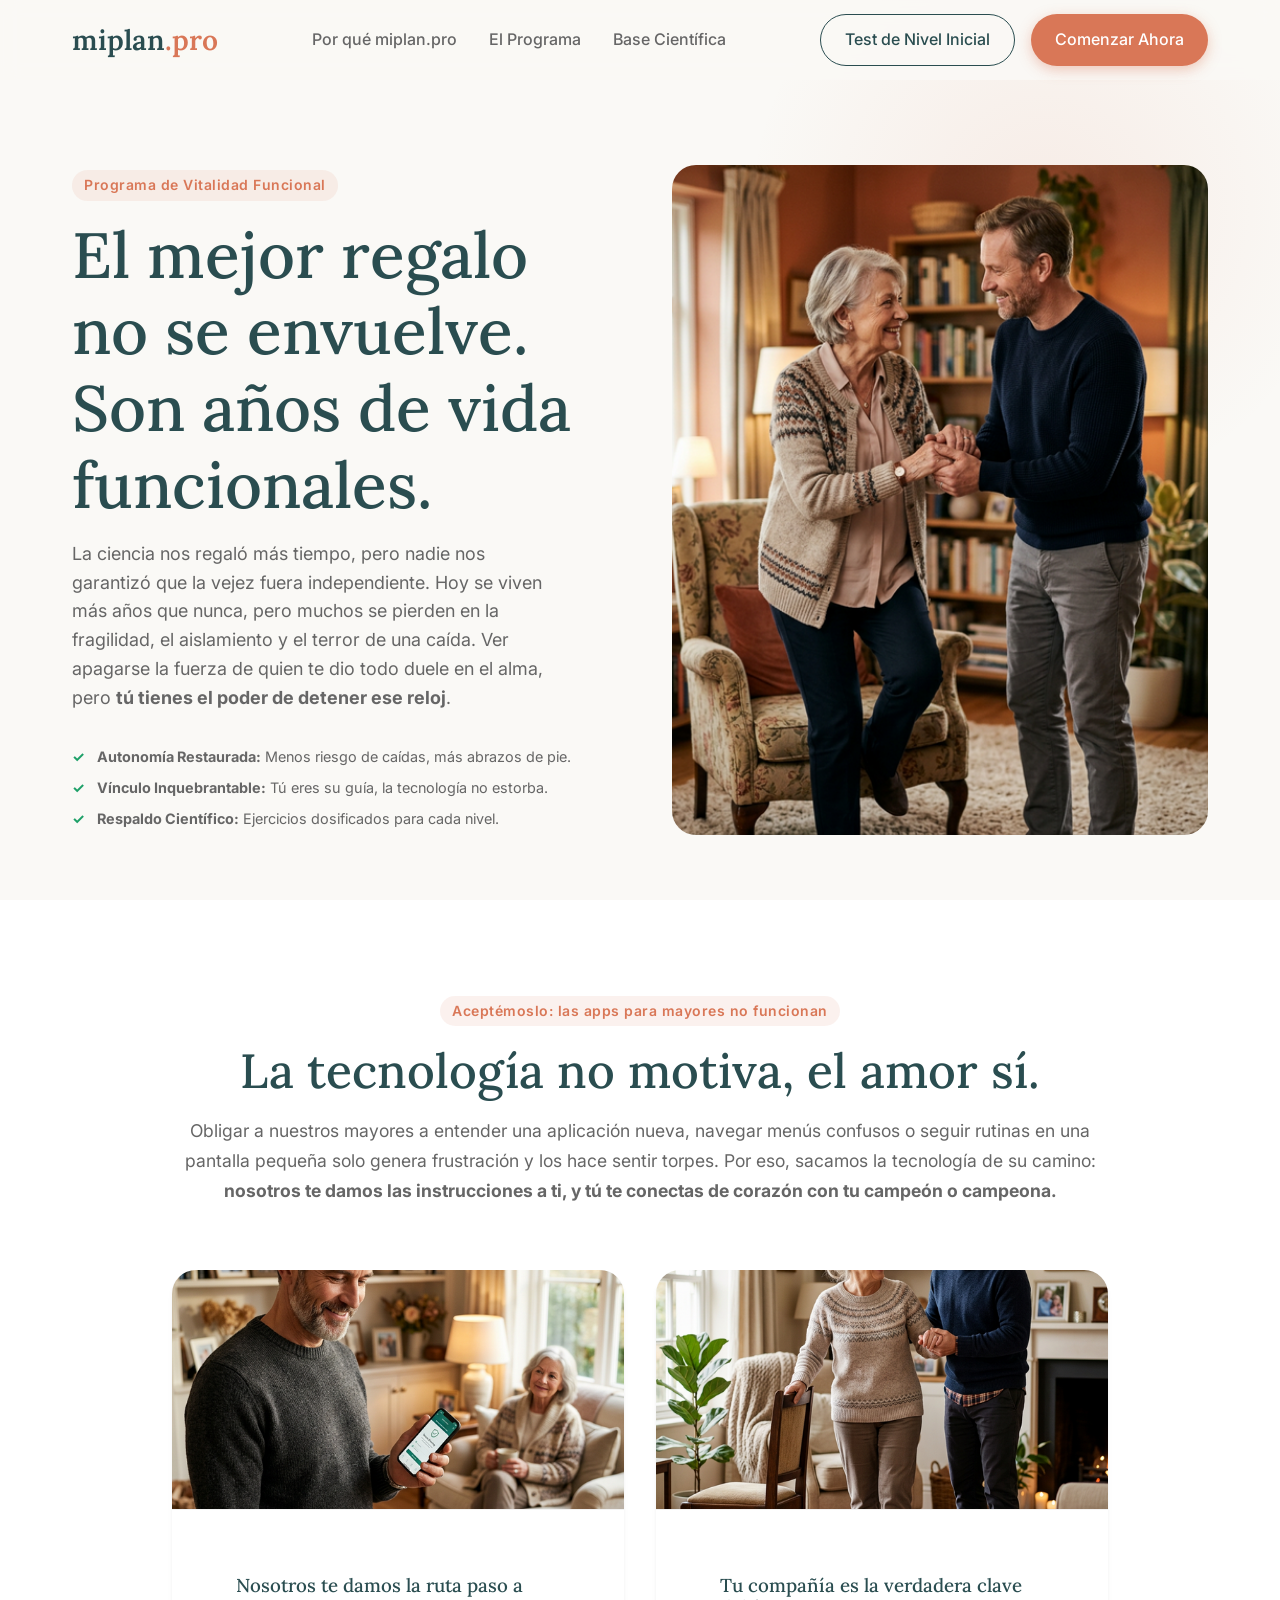
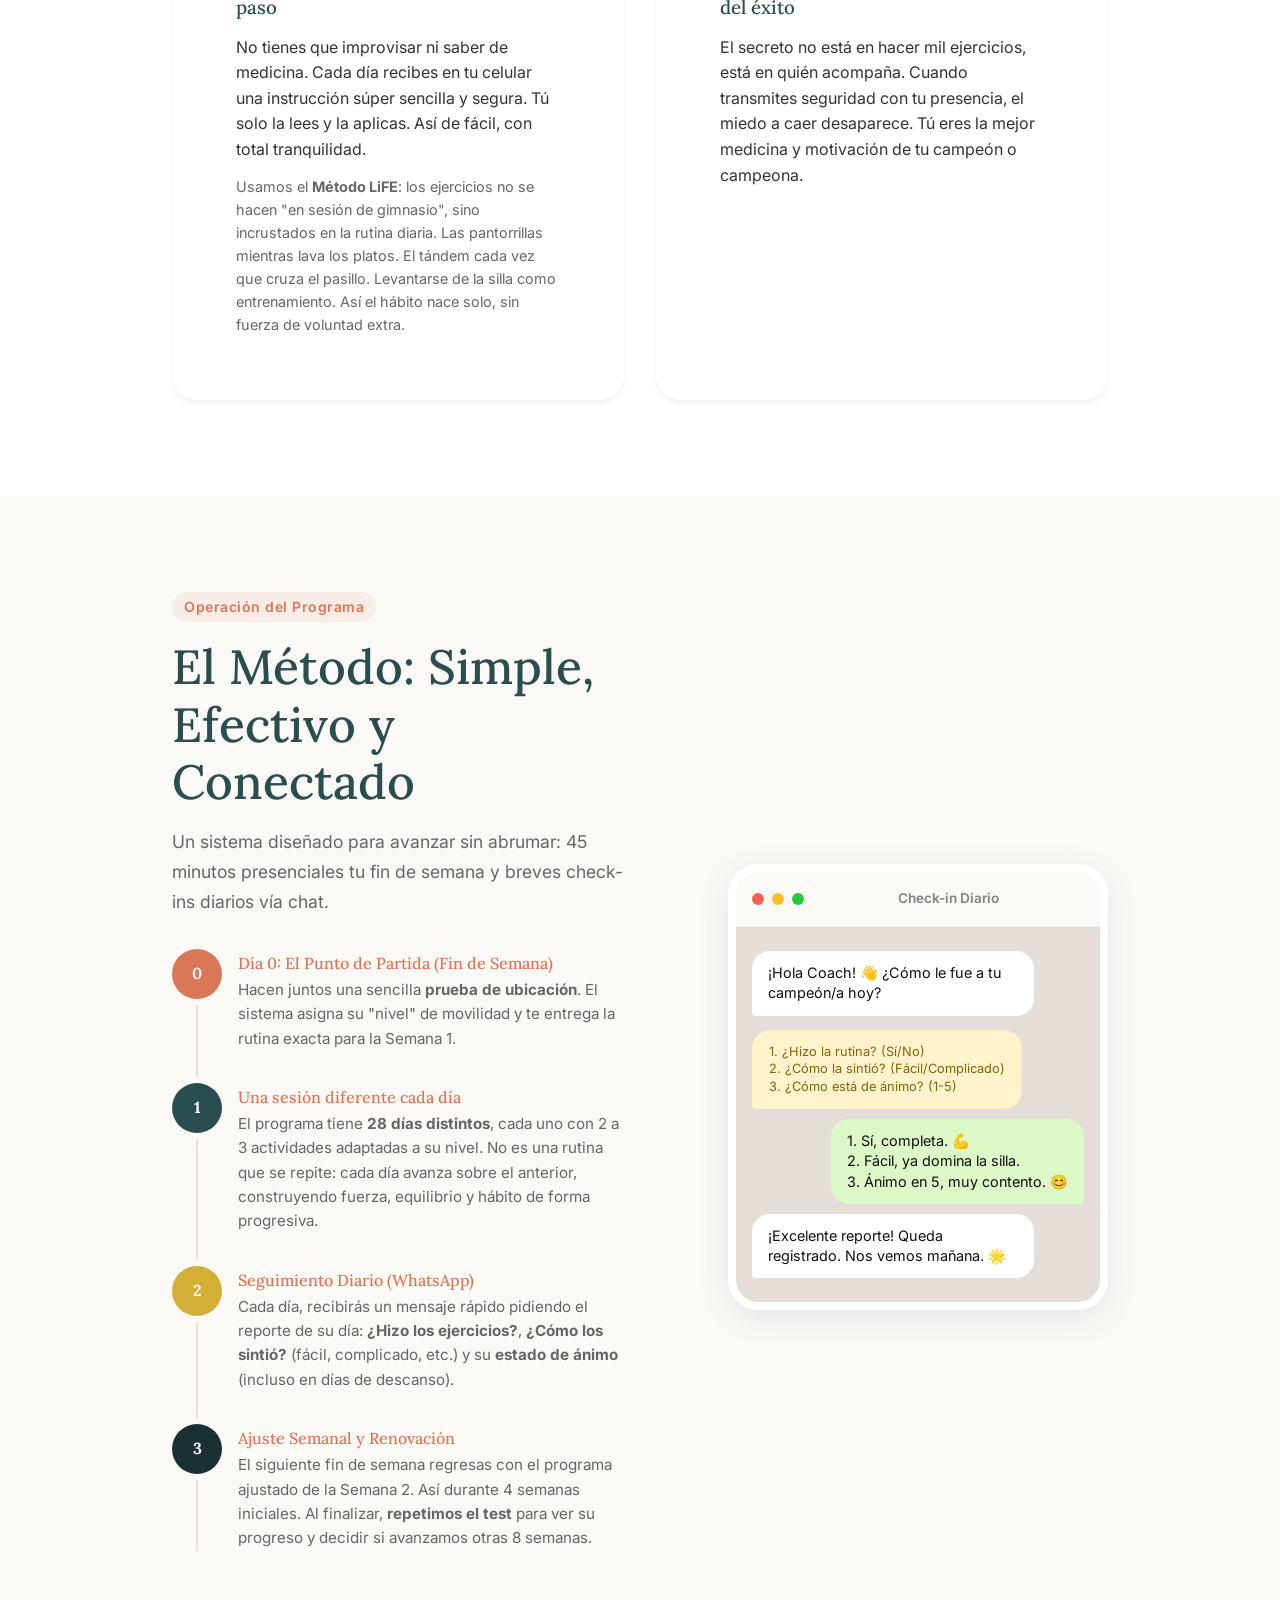
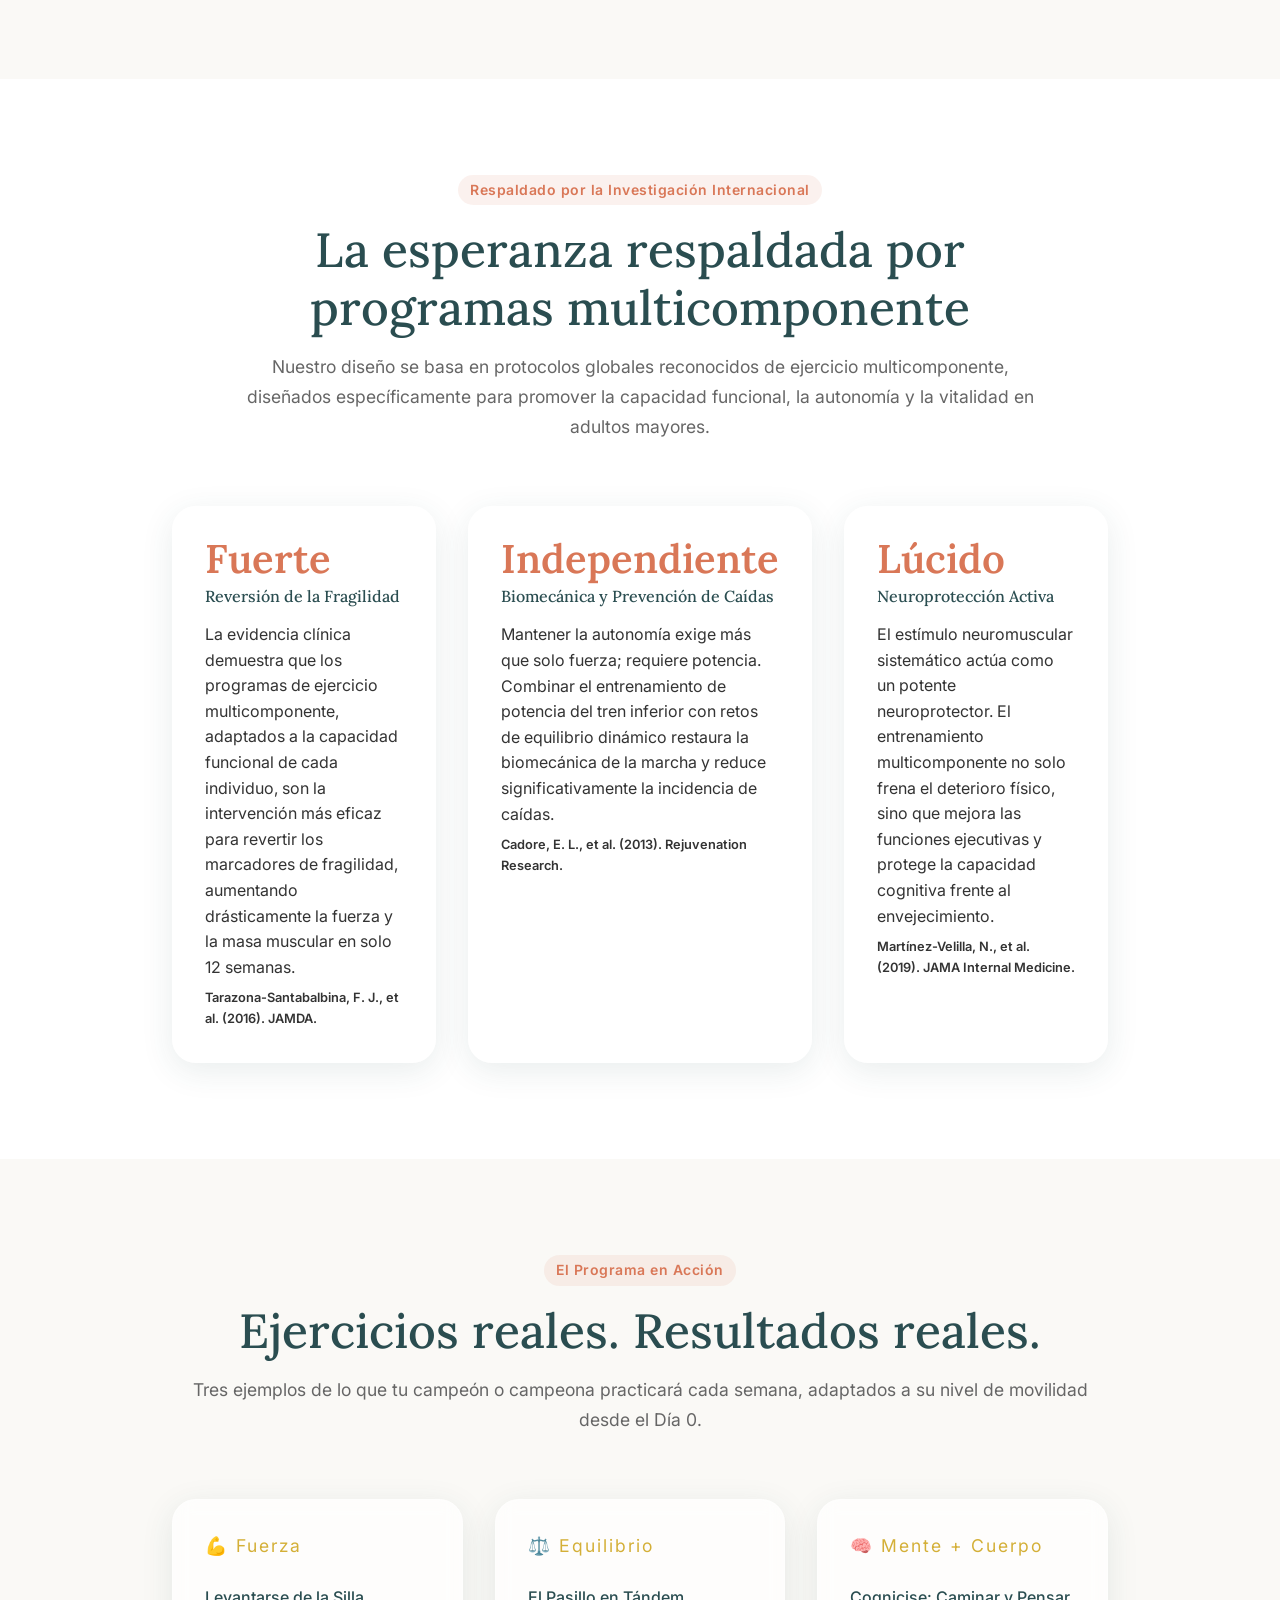
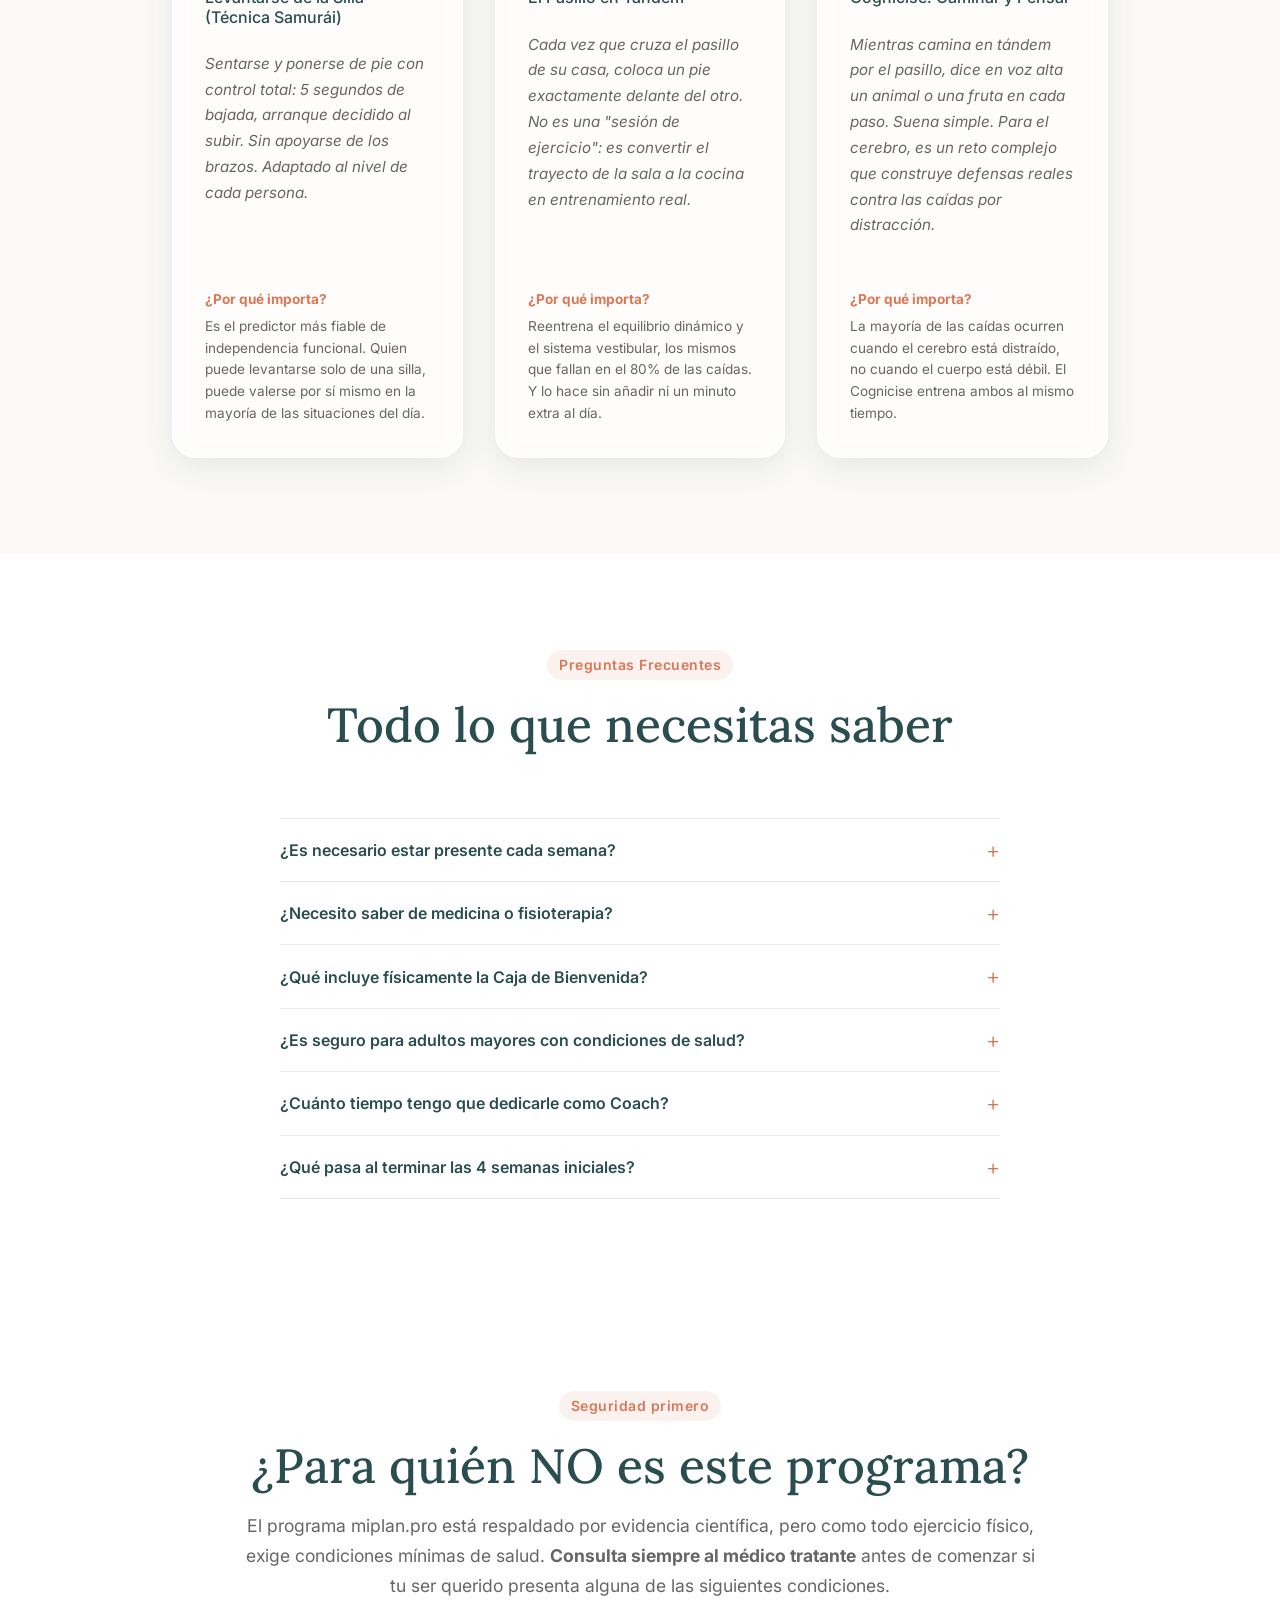
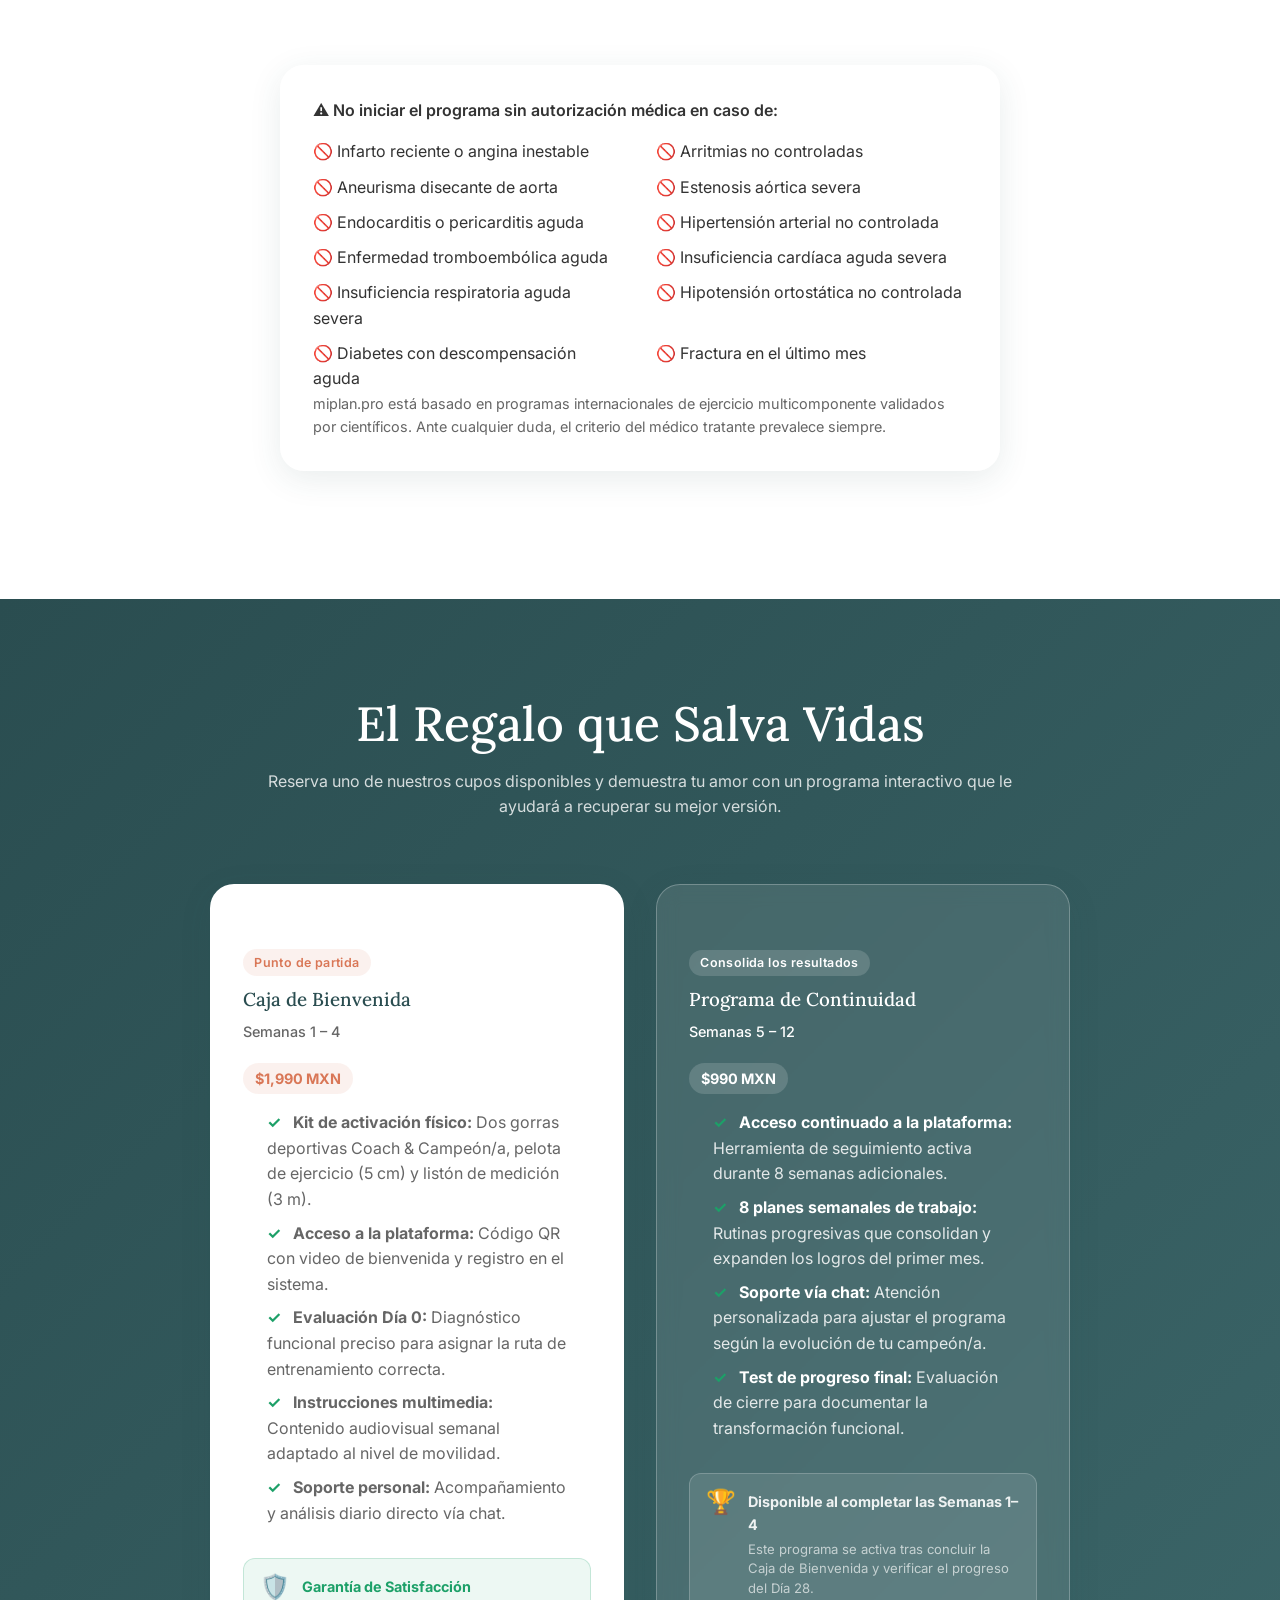
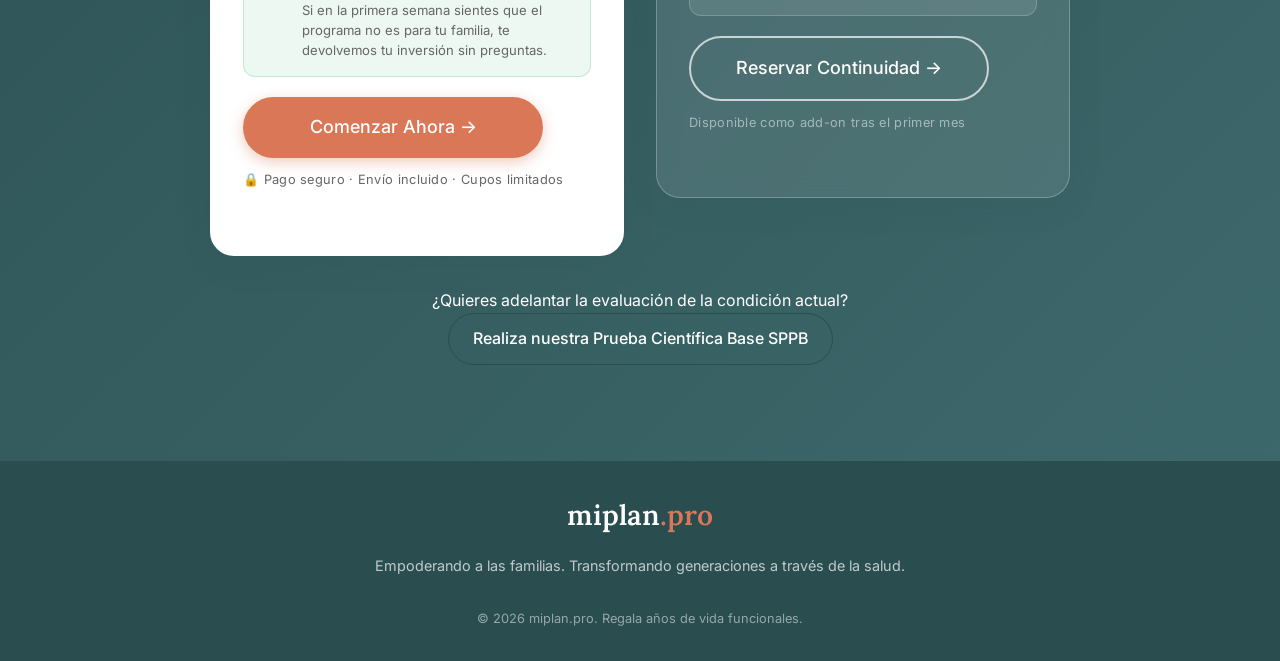
==== commit 3544bb8f: "feat: Update homepage content to include the LiFE method, detailed program descriptions, and enhance" ====
--- a/index.html
+++ b/index.html
@@ -6,7 +6,7 @@
     <meta name="viewport" content="width=device-width, initial-scale=1.0">
     <title>miplan.pro | Regala Años de Vida Funcionales</title>
     <meta name="description"
-        content="Programa de acompañamiento familiar estructurado para el movimiento activo del adulto mayor. Guiado por ti, respaldado por ciencia, complemento ideal a la atención médica.">
+        content="El programa premium de 12 semanas para mejorar la movilidad, salud y calidad de vida de tu ser querido, guiado por ti a través de instrucciones diarias y soporte personalizado.">
     <link rel="preconnect" href="https://fonts.googleapis.com">
     <link rel="preconnect" href="https://fonts.gstatic.com" crossorigin>
     <link
@@ -52,7 +52,7 @@
     <section class="hero">
         <div class="container hero-container">
             <div class="hero-content" data-animate="fade-up">
-                <span class="badge">Programa de acompañamiento familiar para el movimiento activo</span>
+                <span class="badge">Programa de Vitalidad Funcional</span>
                 <h1 class="hero-title">El mejor regalo no se envuelve. <br>Son años de vida funcionales.</h1>
                 <p class="hero-subtitle">La ciencia nos regaló más tiempo, pero nadie nos garantizó que la vejez fuera
                     independiente. Hoy se viven más años que nunca, pero muchos se pierden en la fragilidad, el
@@ -97,6 +97,12 @@
                         <h3 class="feature-title">Nosotros te damos la ruta paso a paso</h3>
                         <p>No tienes que improvisar ni saber de medicina. Cada día recibes en tu celular una instrucción
                             súper sencilla y segura. Tú solo la lees y la aplicas. Así de fácil, con total tranquilidad.
+                        </p>
+                        <p style="margin-top: 0.75rem; font-size: 0.9rem; color: var(--text-muted);">
+                            Usamos el <strong>Método LiFE</strong>: los ejercicios no se hacen "en sesión de gimnasio",
+                            sino incrustados en la rutina diaria. Las pantorrillas mientras lava los platos. El tándem
+                            cada vez que cruza el pasillo. Levantarse de la silla como entrenamiento. Así el hábito
+                            nace solo, sin fuerza de voluntad extra.
                         </p>
                     </div>
                 </div>
@@ -135,10 +141,10 @@
                         <div class="timeline-item">
                             <div class="timeline-dot" style="background: var(--secondary)">1</div>
                             <div class="timeline-text">
-                                <h4>La Rutina: 6 a 9 Ejercicios</h4>
-                                <p>Dependiendo del nivel, se le asignan entre 6 y 9 ejercicios para repetir de <strong>4
-                                        a 6 veces por semana</strong>. El Día 0 los practican juntos para asegurar que
-                                    los domine, y le dejas la tarea de repetirlos.</p>
+                                <h4>Una sesión diferente cada día</h4>
+                                <p>El programa tiene <strong>28 días distintos</strong>, cada uno con 2 a 3 actividades
+                                    adaptadas a su nivel. No es una rutina que se repite: cada día avanza sobre el
+                                    anterior, construyendo fuerza, equilibrio y hábito de forma progresiva.</p>
                             </div>
                         </div>
                         <div class="timeline-item">
@@ -206,32 +212,33 @@
             <div class="grid-3 mt-3">
                 <div class="science-card glass-card hover-lift" data-animate="fade-up">
                     <div class="science-number">Fuerte</div>
-                    <h4>Más fuerza en las piernas</h4>
-                    <p>Los programas de movimiento multicomponente adaptados a cada nivel han mostrado mejoras
-                        consistentes en la fuerza funcional del tren inferior, lo que se traduce en más confianza
-                        para levantarse, caminar y subir escaleras en la vida diaria.
+                    <h4>Reversión de la Fragilidad</h4>
+                    <p>La evidencia clínica demuestra que los programas de ejercicio multicomponente, adaptados a la
+                        capacidad funcional de cada individuo, son la intervención más eficaz para revertir los
+                        marcadores de fragilidad, aumentando drásticamente la fuerza y la masa muscular en solo 12
+                        semanas.
                         <br><a href="https://pubmed.ncbi.nlm.nih.gov/26947059/" target="_blank" class="btn-link"
                             style="font-size: 0.8rem; display: inline-block; margin-top: 0.5rem;">Tarazona-Santabalbina,
                             F. J., et al. (2016). JAMDA.</a>
                     </p>
                 </div>
                 <div class="science-card glass-card hover-lift" data-animate="fade-up" style="animation-delay: 0.1s">
-                    <div class="science-number">Seguro</div>
-                    <h4>Más seguridad al caminar</h4>
-                    <p>Combinar ejercicios de fuerza con retos de equilibrio progresivo mejora la estabilidad de la
-                        marcha y reduce el riesgo de tropiezos. No se trata de fuerza aislada, sino de enseñarle
-                        al cuerpo a moverse con intención y confianza.
+                    <div class="science-number">Independiente</div>
+                    <h4>Biomecánica y Prevención de Caídas</h4>
+                    <p>Mantener la autonomía exige más que solo fuerza; requiere potencia. Combinar el entrenamiento de
+                        potencia del tren inferior con retos de equilibrio dinámico restaura la biomecánica de la marcha
+                        y reduce significativamente la incidencia de caídas.
                         <br><a href="https://pubmed.ncbi.nlm.nih.gov/23327448/" target="_blank" class="btn-link"
                             style="font-size: 0.8rem; display: inline-block; margin-top: 0.5rem;">Cadore, E. L., et al.
                             (2013). Rejuvenation Research.</a>
                     </p>
                 </div>
                 <div class="science-card glass-card hover-lift" data-animate="fade-up" style="animation-delay: 0.2s">
-                    <div class="science-number">Activo</div>
-                    <h4>Mente más activa</h4>
-                    <p>El movimiento regular tiene un efecto comprobado sobre el estado de ánimo, la atención y
-                        la confianza en uno mismo. Un cuerpo que se mueve envía al cerebro una señal clara:
-                        todavía estoy aquí, todavía puedo.
+                    <div class="science-number">Lúcido</div>
+                    <h4>Neuroprotección Activa</h4>
+                    <p>El estímulo neuromuscular sistemático actúa como un potente neuroprotector. El entrenamiento
+                        multicomponente no solo frena el deterioro físico, sino que mejora las funciones ejecutivas y
+                        protege la capacidad cognitiva frente al envejecimiento.
                         <br><a href="https://pubmed.ncbi.nlm.nih.gov/30419096/" target="_blank" class="btn-link"
                             style="font-size: 0.8rem; display: inline-block; margin-top: 0.5rem;">Martínez-Velilla, N.,
                             et al. (2019). JAMA Internal Medicine.</a>
@@ -257,15 +264,15 @@
                 <div class="testimonial-card glass-card hover-lift" data-animate="fade-up">
                     <div class="testimonial-stars">💪 Fuerza</div>
                     <h4 style="margin: 0.75rem 0 0.5rem; font-family: var(--font-serif);">
-                        Levantarse de la Silla
+                        Levantarse de la Silla (Técnica Samurái)
                     </h4>
-                    <p class="testimonial-text">Sentarse y ponerse de pie repetidamente, primero con apoyo y
-                        gradualmente sin él. 12 repeticiones · 3 series.</p>
+                    <p class="testimonial-text">Sentarse y ponerse de pie con control total: 5 segundos de bajada,
+                        arranque decidido al subir. Sin apoyarse de los brazos. Adaptado al nivel de cada persona.</p>
                     <div style="margin-top: 1rem; padding-top: 1rem; border-top: 1px solid var(--border);">
                         <strong style="font-size: 0.85rem; color: var(--primary);">¿Por qué importa?</strong>
                         <p style="font-size: 0.85rem; margin-top: 0.25rem; color: var(--text-muted);">
                             Es el predictor más fiable de independencia funcional. Quien puede levantarse solo
-                            de una silla, puede valerse por sí mismo en el 80% de las situaciones del día.
+                            de una silla, puede valerse por sí mismo en la mayoría de las situaciones del día.
                         </p>
                     </div>
                 </div>
@@ -274,34 +281,34 @@
                     style="animation-delay: 0.1s">
                     <div class="testimonial-stars">⚖️ Equilibrio</div>
                     <h4 style="margin: 0.75rem 0 0.5rem; font-family: var(--font-serif);">
-                        Caminar con los Pies en Línea
+                        El Pasillo en Tándem
                     </h4>
-                    <p class="testimonial-text">Avanzar colocando cada pie exactamente delante del otro, como
-                        sobre una cuerda imaginaria. 15 pasos · 3 series.</p>
+                    <p class="testimonial-text">Cada vez que cruza el pasillo de su casa, coloca un pie exactamente
+                        delante del otro. No es una "sesión de ejercicio": es convertir el trayecto de la sala a la
+                        cocina en entrenamiento real.</p>
                     <div style="margin-top: 1rem; padding-top: 1rem; border-top: 1px solid var(--border);">
                         <strong style="font-size: 0.85rem; color: var(--primary);">¿Por qué importa?</strong>
                         <p style="font-size: 0.85rem; margin-top: 0.25rem; color: var(--text-muted);">
-                            La mayoría de las caídas ocurren en movimientos de giro o cambio de dirección. Este
-                            ejercicio
-                            reentrena el sistema vestibular y reduce drásticamente ese riesgo.
+                            Reentrena el equilibrio dinámico y el sistema vestibular, los mismos que fallan
+                            en el 80% de las caídas. Y lo hace sin añadir ni un minuto extra al día.
                         </p>
                     </div>
                 </div>
 
                 <div class="testimonial-card glass-card hover-lift" data-animate="fade-up"
                     style="animation-delay: 0.2s">
-                    <div class="testimonial-stars">🦵 Potencia</div>
+                    <div class="testimonial-stars">🧠 Mente + Cuerpo</div>
                     <h4 style="margin: 0.75rem 0 0.5rem; font-family: var(--font-serif);">
-                        Extensión de Pierna
+                        Cognicise: Caminar y Pensar
                     </h4>
-                    <p class="testimonial-text">Sentado en una silla, extender la pierna hasta quedar recta y
-                        bajarla con control. Con tobillera conforme avanza el nivel. 12 repeticiones · 3 series.
-                    </p>
+                    <p class="testimonial-text">Mientras camina en tándem por el pasillo, dice en voz alta un animal
+                        o una fruta en cada paso. Suena simple. Para el cerebro, es un reto complejo que construye
+                        defensas reales contra las caídas por distracción.</p>
                     <div style="margin-top: 1rem; padding-top: 1rem; border-top: 1px solid var(--border);">
                         <strong style="font-size: 0.85rem; color: var(--primary);">¿Por qué importa?</strong>
                         <p style="font-size: 0.85rem; margin-top: 0.25rem; color: var(--text-muted);">
-                            El cuádriceps es el músculo que más rápido se pierde con la edad. Recuperar su
-                            potencia es la base de la marcha estable y de subir escaleras sin asistencia.
+                            La mayoría de las caídas ocurren cuando el cerebro está distraído, no cuando
+                            el cuerpo está débil. El Cognicise entrena ambos al mismo tiempo.
                         </p>
                     </div>
                 </div>
@@ -327,10 +334,12 @@
                         <span class="faq-icon">+</span>
                     </button>
                     <div class="faq-answer">
-                        <p>Sí. El programa está diseñado como un binomio presencial: tú visitas a tu ser querido cada
-                            fin de semana para practicar juntos la rutina del Día 0 y los ajustes semanales. El check-in
-                            diario vía chat es un complemento, no un sustituto de tu presencia. Ese acompañamiento
-                            físico es precisamente lo que hace que el programa funcione.</p>
+                        <p>Tu presencia física y apoyo los fines de semana refuerza el lazo afectivo y es lo que
+                            distingue a miplan.pro de cualquier app. El check-in diario vía chat es el hilo que mantiene
+                            el hábito vivo entre semana. Si no puedes estar cada fin de semana sin excepción, el
+                            programa sigue funcionando — lo importante es la constancia del seguimiento diario y retomar
+                            la sesión presencial cuando puedas. Si viven juntos, cada momento del día puede convertirse
+                            en una oportunidad de acompañamiento.</p>
                     </div>
                 </div>
 
@@ -349,11 +358,11 @@
 
                 <div class="faq-item">
                     <button class="faq-question" aria-expanded="false">
-                        ¿Qué incluye físicamente la Caja de Inicio?
+                        ¿Qué incluye físicamente la Caja de Bienvenida?
                         <span class="faq-icon">+</span>
                     </button>
                     <div class="faq-answer">
-                        <p>La Caja de Inicio incluye: dos <strong>gorras deportivas</strong> (una para el Coach, una
+                        <p>La Caja de Bienvenida incluye: dos <strong>gorras deportivas</strong> (una para el Coach, una
                             para el Campeón/a),
                             una <strong>pelota de ejercicio de 5 cm</strong> para trabajar fuerza y coordinación de
                             manos,
@@ -408,42 +417,41 @@
         </div>
     </section>
 
-    <!-- Posicionamiento honesto -->
+    <!-- Contraindicaciones -->
     <section id="contraindicaciones" class="section bg-white">
         <div class="container section-container">
             <div class="text-center section-header" data-animate="fade-up">
-                <span class="badge">Diseñado con honestidad</span>
-                <h2 class="section-title">¿Para quién es — y para quién no — este programa?</h2>
-            </div>
-
-            <div class="glass-card" style="max-width: 720px; margin: 2rem auto; padding: 2rem 2.5rem;"
-                data-animate="fade-up">
-                <h4 style="margin-bottom: 1rem;">Lo que miplan.pro es</h4>
-                <p style="margin-bottom: 1.5rem; line-height: 1.75;">
-                    MiPlan Pro es un programa de acompañamiento familiar estructurado que motiva, educa y guía
-                    al binomio adulto mayor y familiar para adoptar hábitos de movimiento seguros. Está diseñado
-                    para <strong>complementar</strong> la atención del médico o terapeuta, nunca para reemplazarla,
-                    y para ser un primer paso concreto cuando el sedentarismo ya está ganando terreno pero aún
-                    no hay acceso a rehabilitación formal. <strong>MiPlan Pro no diagnostica, no prescribe y no
-                        sustituye la atención médica profesional.</strong>
+                <span class="badge">Seguridad primero</span>
+                <h2 class="section-title">¿Para quién NO es este programa?</h2>
+                <p class="section-subtitle max-w-lg mx-auto">
+                    El programa miplan.pro está respaldado por evidencia científica, pero como todo ejercicio físico,
+                    exige condiciones mínimas de salud. <strong>Consulta siempre al médico tratante</strong> antes
+                    de comenzar si tu ser querido presenta alguna de las siguientes condiciones.
                 </p>
-
-                <hr style="border: none; border-top: 1px solid var(--border); margin-bottom: 1.5rem;">
-
-                <h4 style="margin-bottom: 1rem;">Cuándo no es el momento de empezar</h4>
-                <p style="line-height: 1.75;">
-                    Este programa no es adecuado si tu ser querido está atravesando una situación de salud
-                    activa que requiere supervisión médica directa: una recuperación reciente de cirugía, fractura
-                    o evento cardiovascular; una enfermedad en etapa avanzada; dolor articular intenso o sin
-                    diagnóstico; o cualquier situación en la que su médico haya indicado reposo o limitación
-                    de actividad física. En esos casos, lo más valioso que puedes hacer es compartir este
-                    programa con su médico y preguntarle si puede ser un complemento a su tratamiento.
+            </div>
+
+            <div class="glass-card" style="max-width: 720px; margin: 2rem auto; padding: 2rem;" data-animate="fade-up">
+                <p style="font-weight: 600; margin-bottom: 1rem;">
+                    ⚠️ No iniciar el programa sin autorización médica en caso de:
                 </p>
-                <p
-                    style="font-size: 0.9rem; color: var(--text-muted); margin-top: 1.25rem; padding-top: 1.25rem; border-top: 1px solid var(--border);">
-                    Si en algún momento durante el programa surge un síntoma nuevo o preocupante — dolor en el
-                    pecho, mareo intenso, dificultad para respirar — la primera llamada es siempre al médico,
-                    no a nosotros.
+                <ul
+                    style="list-style: none; padding: 0; display: grid; grid-template-columns: 1fr 1fr; gap: 0.6rem 2rem;">
+                    <li>🚫 Infarto reciente o angina inestable</li>
+                    <li>🚫 Arritmias no controladas</li>
+                    <li>🚫 Aneurisma disecante de aorta</li>
+                    <li>🚫 Estenosis aórtica severa</li>
+                    <li>🚫 Endocarditis o pericarditis aguda</li>
+                    <li>🚫 Hipertensión arterial no controlada</li>
+                    <li>🚫 Enfermedad tromboembólica aguda</li>
+                    <li>🚫 Insuficiencia cardíaca aguda severa</li>
+                    <li>🚫 Insuficiencia respiratoria aguda severa</li>
+                    <li>🚫 Hipotensión ortostática no controlada</li>
+                    <li>🚫 Diabetes con descompensación aguda</li>
+                    <li>🚫 Fractura en el último mes</li>
+                </ul>
+                <p style="font-size: 0.9rem; color: var(--text-muted);">
+                    miplan.pro está basado en programas internacionales de ejercicio multicomponente validados por
+                    científicos. Ante cualquier duda, el criterio del médico tratante prevalece siempre.
                 </p>
             </div>
         </div>
@@ -458,11 +466,11 @@
 
             <div class="pricing-grid mt-3" data-animate="fade-up">
 
-                <!-- PRODUCTO 1: Caja de Inicio -->
+                <!-- PRODUCTO 1: Caja de Bienvenida -->
                 <div class="cta-card glass-card pricing-card">
-                    <div class="pricing-badge">Tu punto de partida</div>
-                    <h3>Caja de Inicio</h3>
-                    <p class="pricing-desc">4 semanas de acompañamiento guiado</p>
+                    <div class="pricing-badge">Punto de partida</div>
+                    <h3>Caja de Bienvenida</h3>
+                    <p class="pricing-desc">Semanas 1 – 4</p>
                     <div class="price"><span>$1,990 MXN</span></div>
                     <ul class="pricing-features">
                         <li><span class="check">✓</span> <strong>Kit de activación físico:</strong> Dos gorras
@@ -474,8 +482,8 @@
                             preciso para asignar la ruta de entrenamiento correcta.</li>
                         <li><span class="check">✓</span> <strong>Instrucciones multimedia:</strong> Contenido
                             audiovisual semanal adaptado al nivel de movilidad.</li>
-                        <li><span class="check">✓</span> <strong>Guía diaria estructurada:</strong> Instrucciones claras
-                            cada día para que tú, como coach, nunca tengas que improvisar.</li>
+                        <li><span class="check">✓</span> <strong>Soporte personal:</strong> Acompañamiento y análisis
+                            diario directo vía chat.</li>
                     </ul>
                     <div class="guarantee-badge">
                         <span class="guarantee-icon">🛡️</span>
@@ -510,7 +518,7 @@
                         <span class="guarantee-icon">🏆</span>
                         <div>
                             <strong>Disponible al completar las Semanas 1–4</strong>
-                            <p>Este programa se activa tras concluir la Caja de Inicio y verificar el progreso del
+                            <p>Este programa se activa tras concluir la Caja de Bienvenida y verificar el progreso del
                                 Día 28.</p>
                         </div>
                     </div>
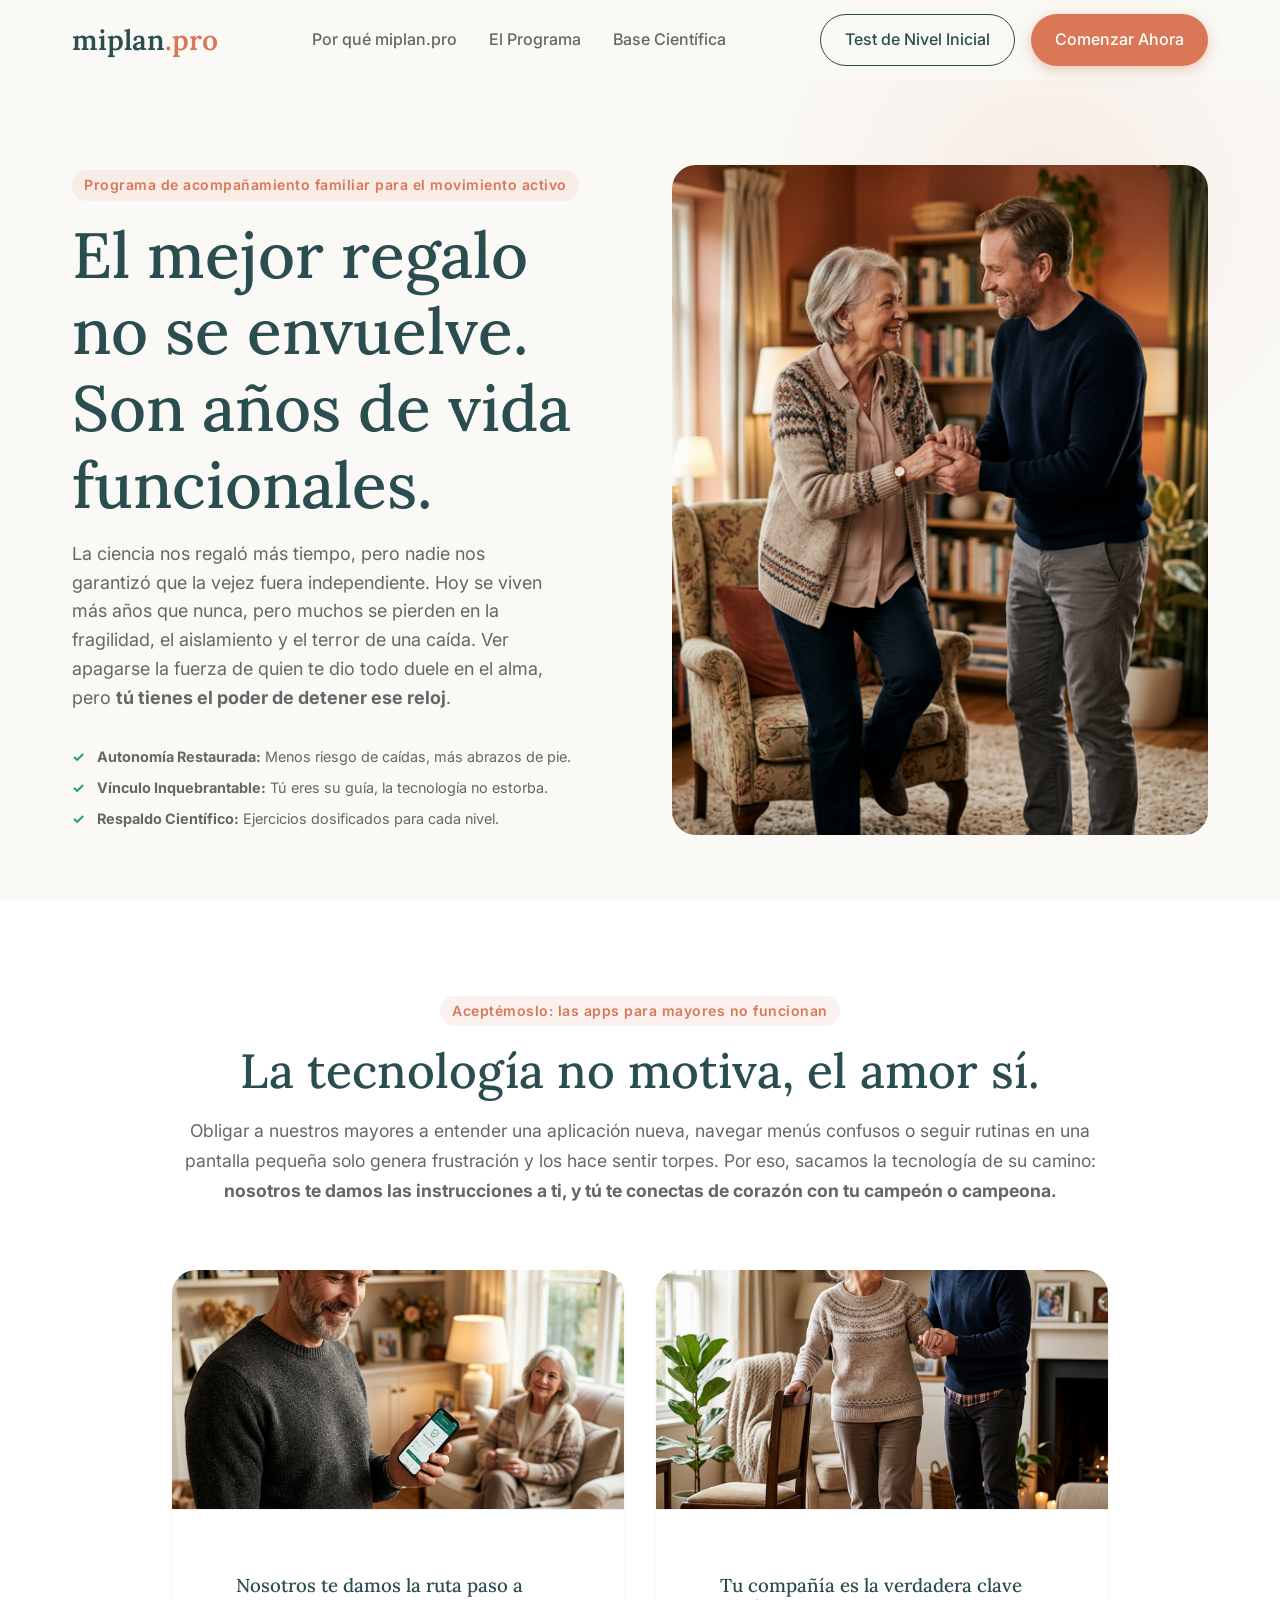
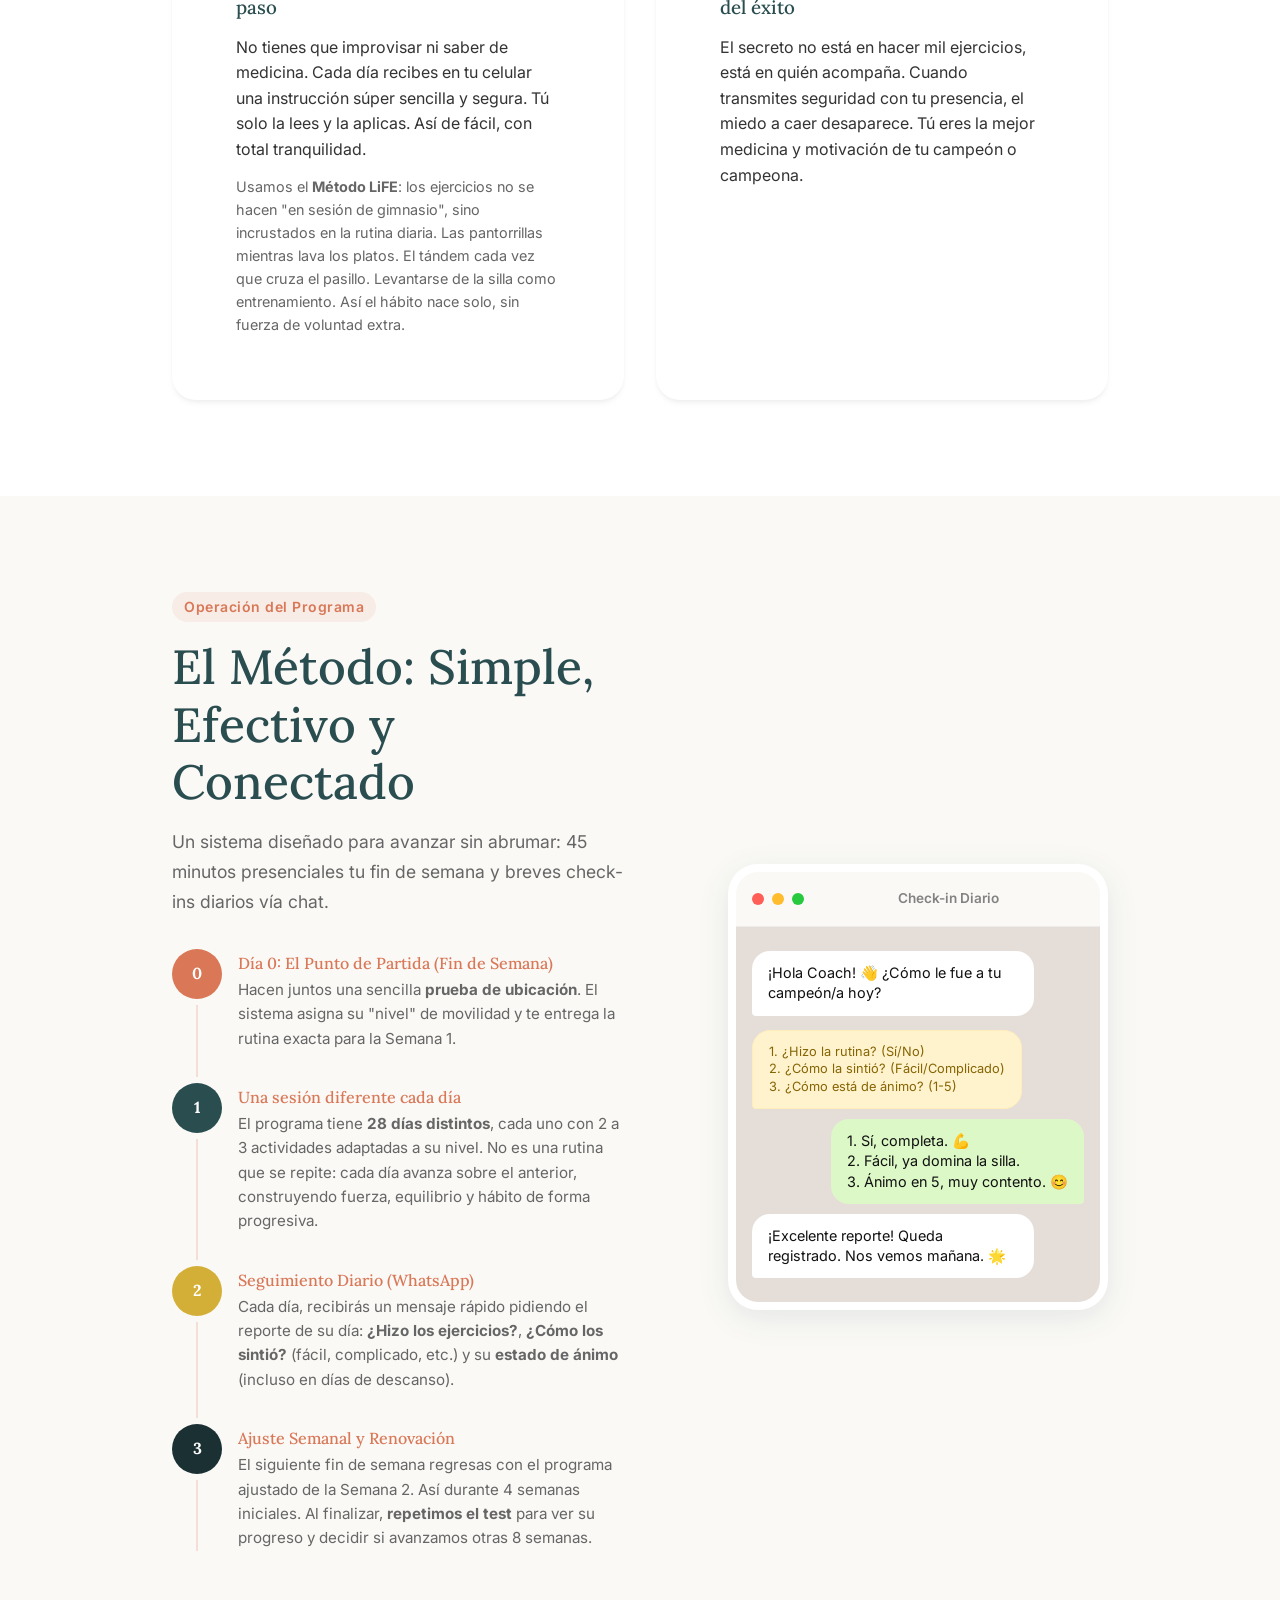
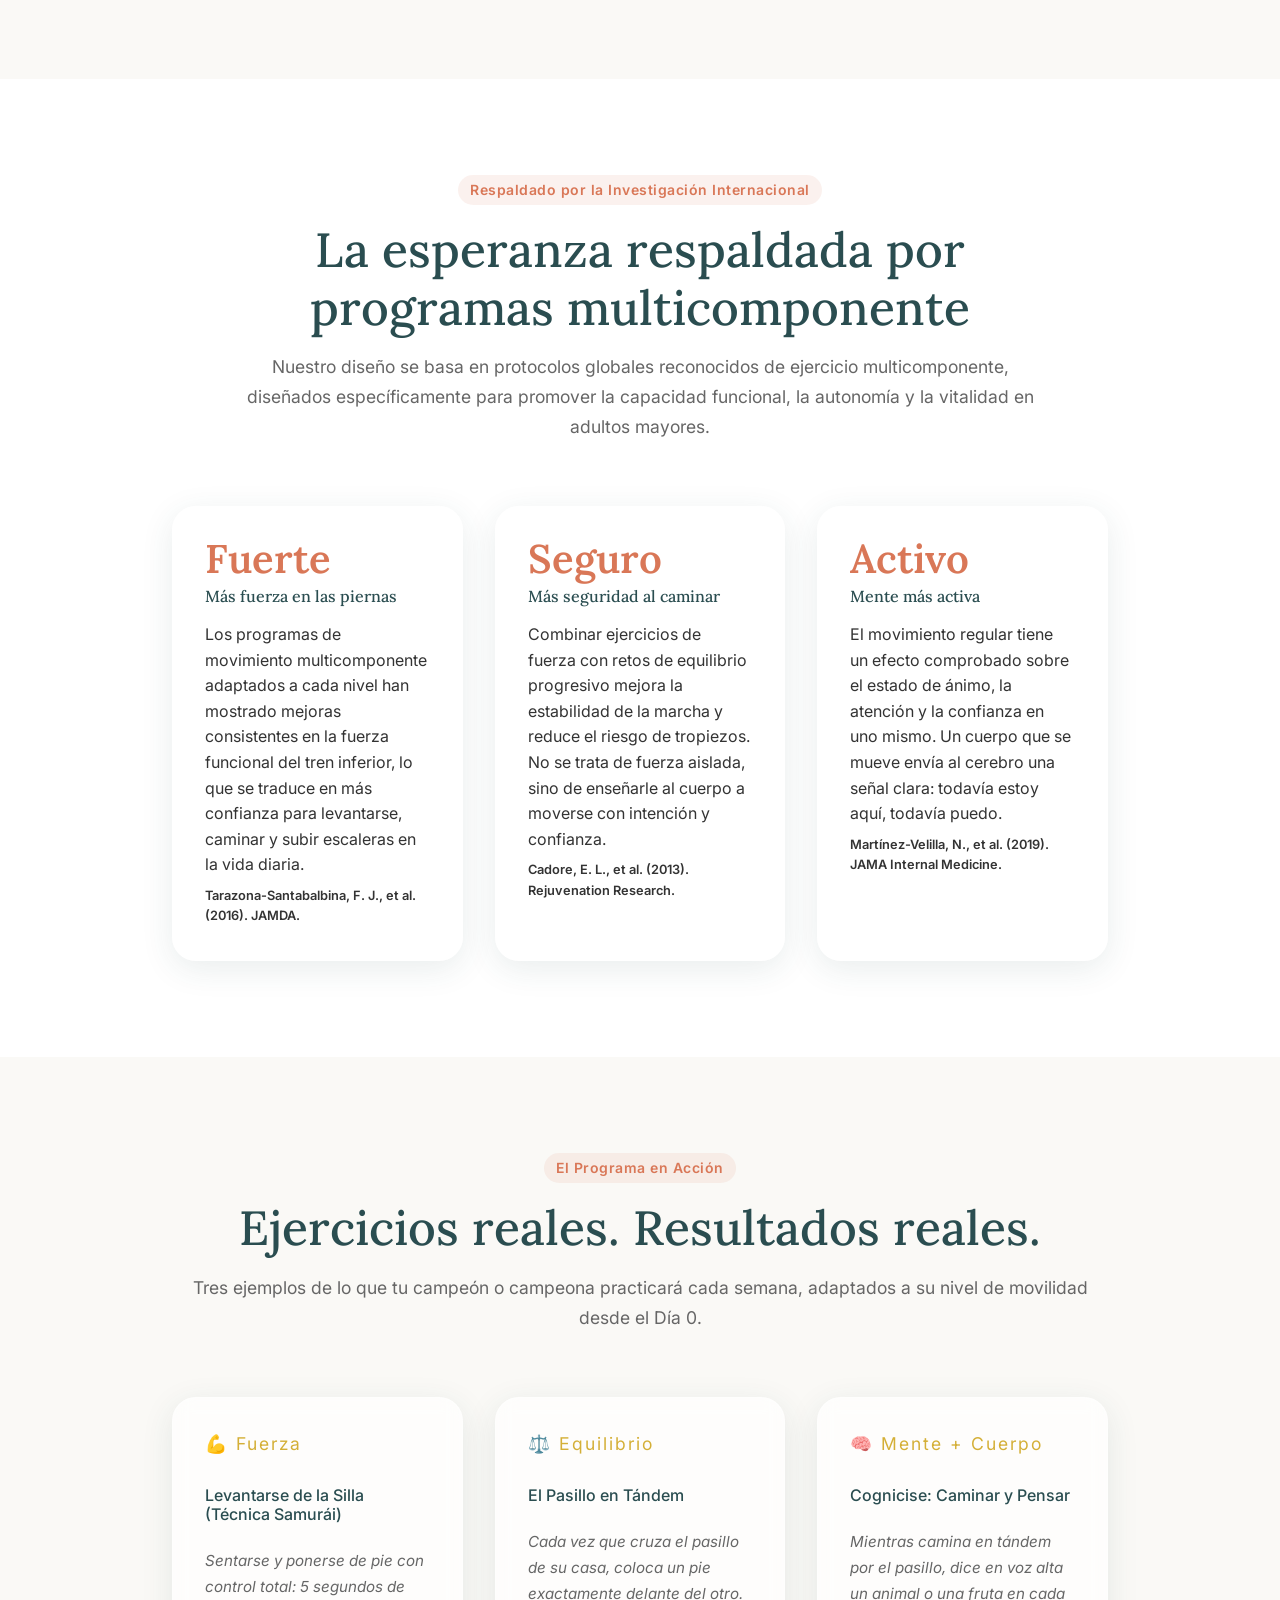
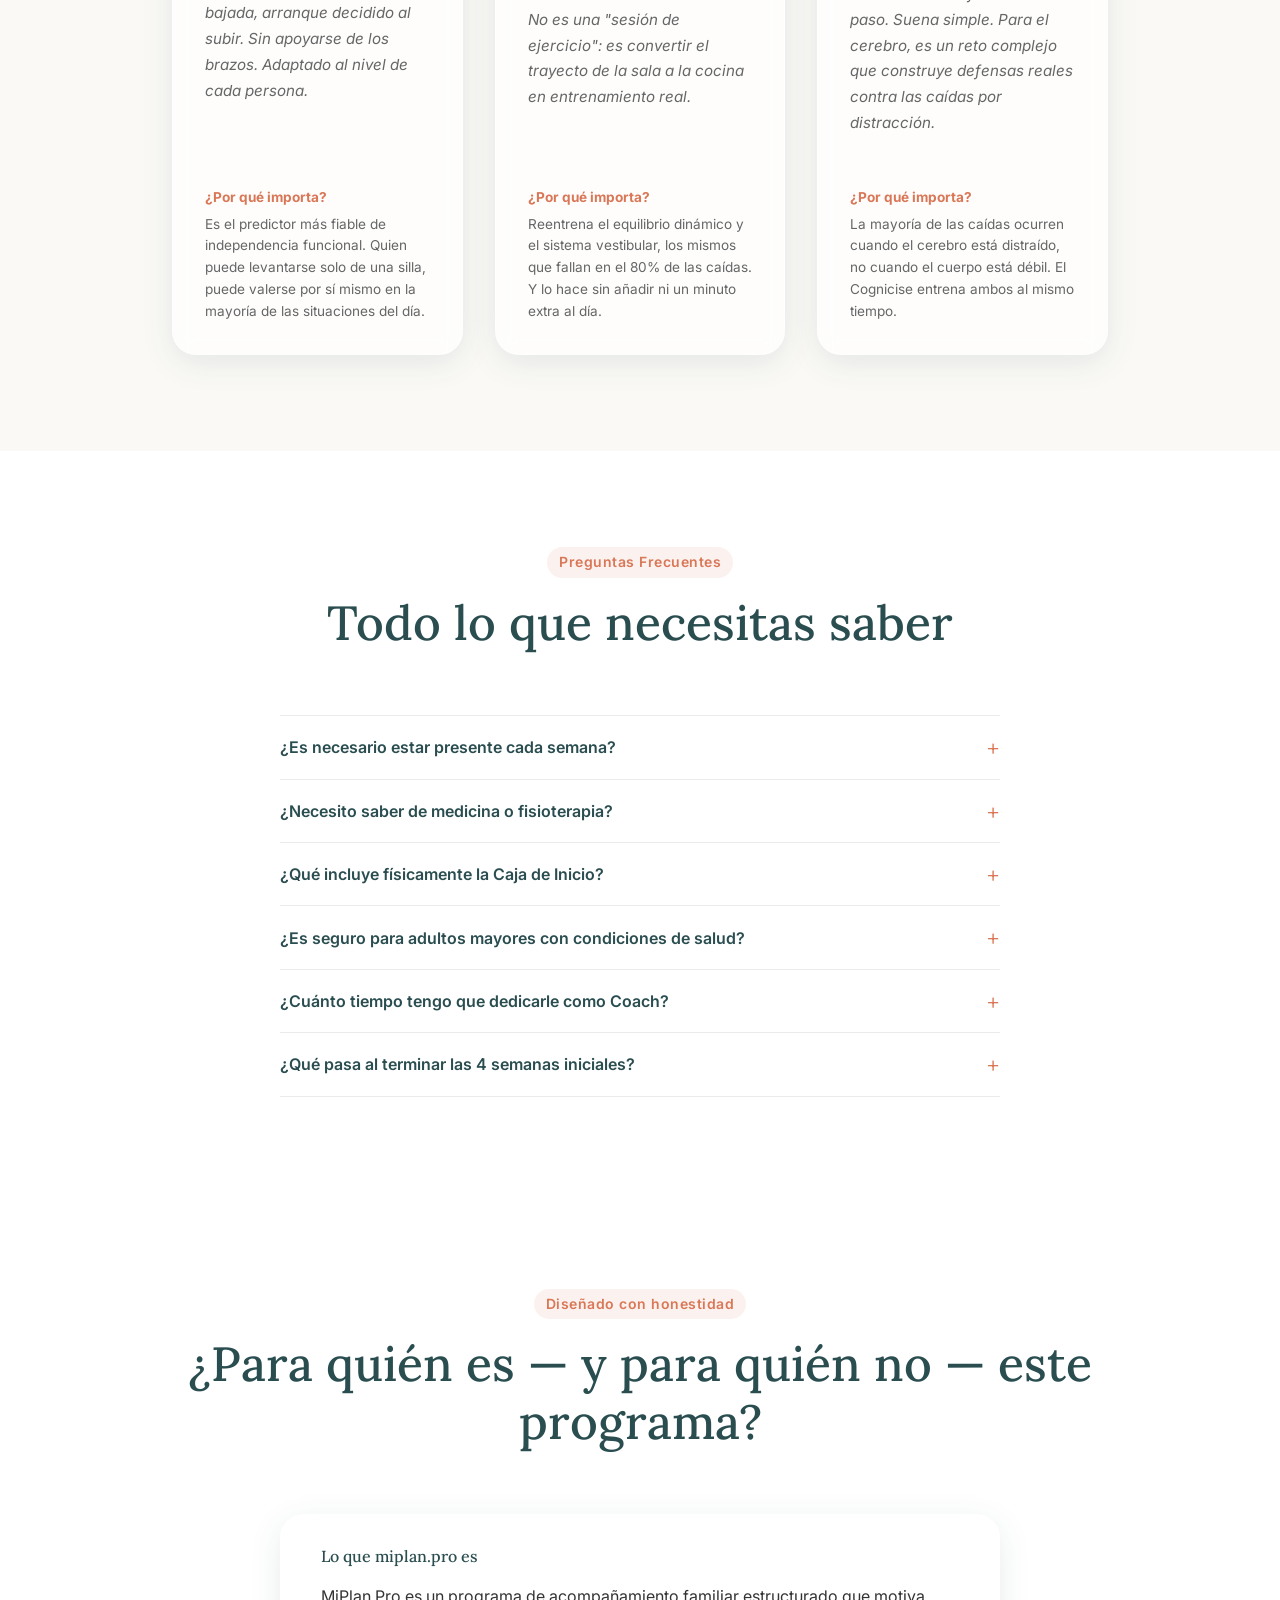
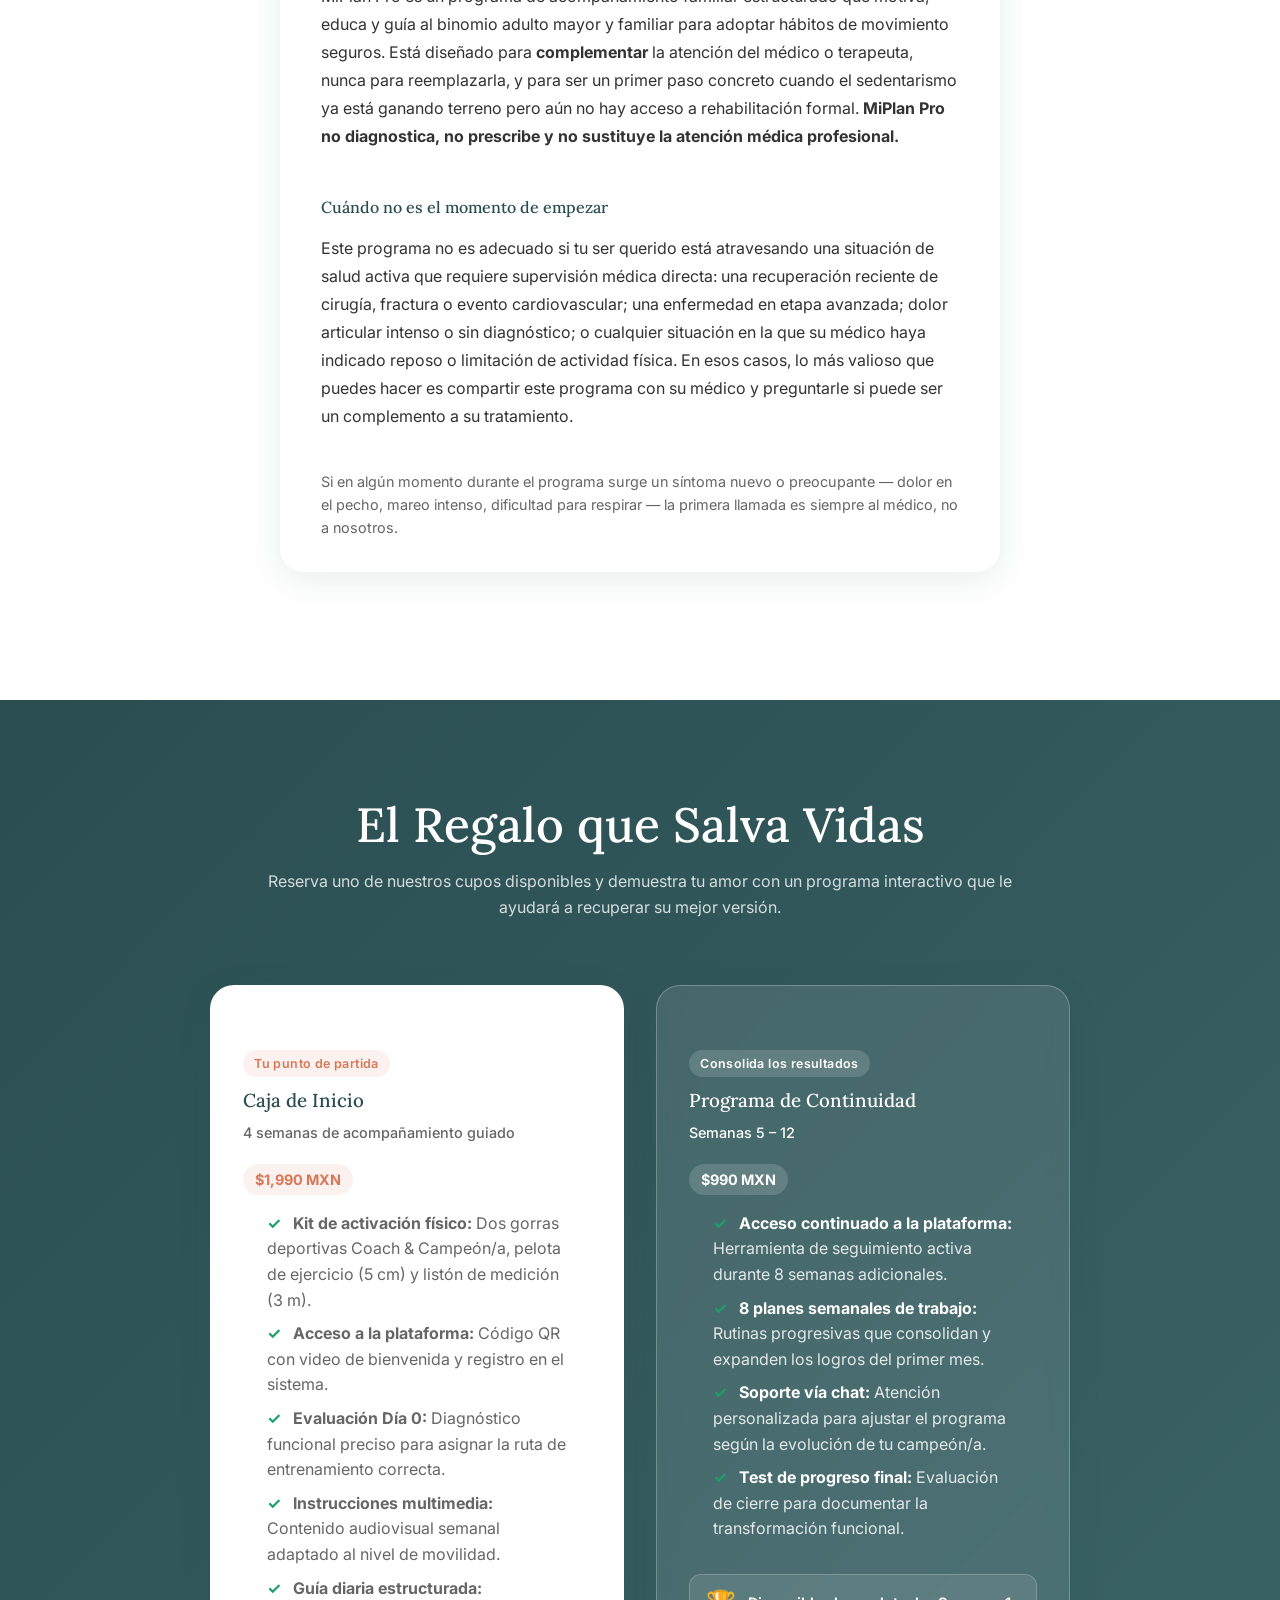
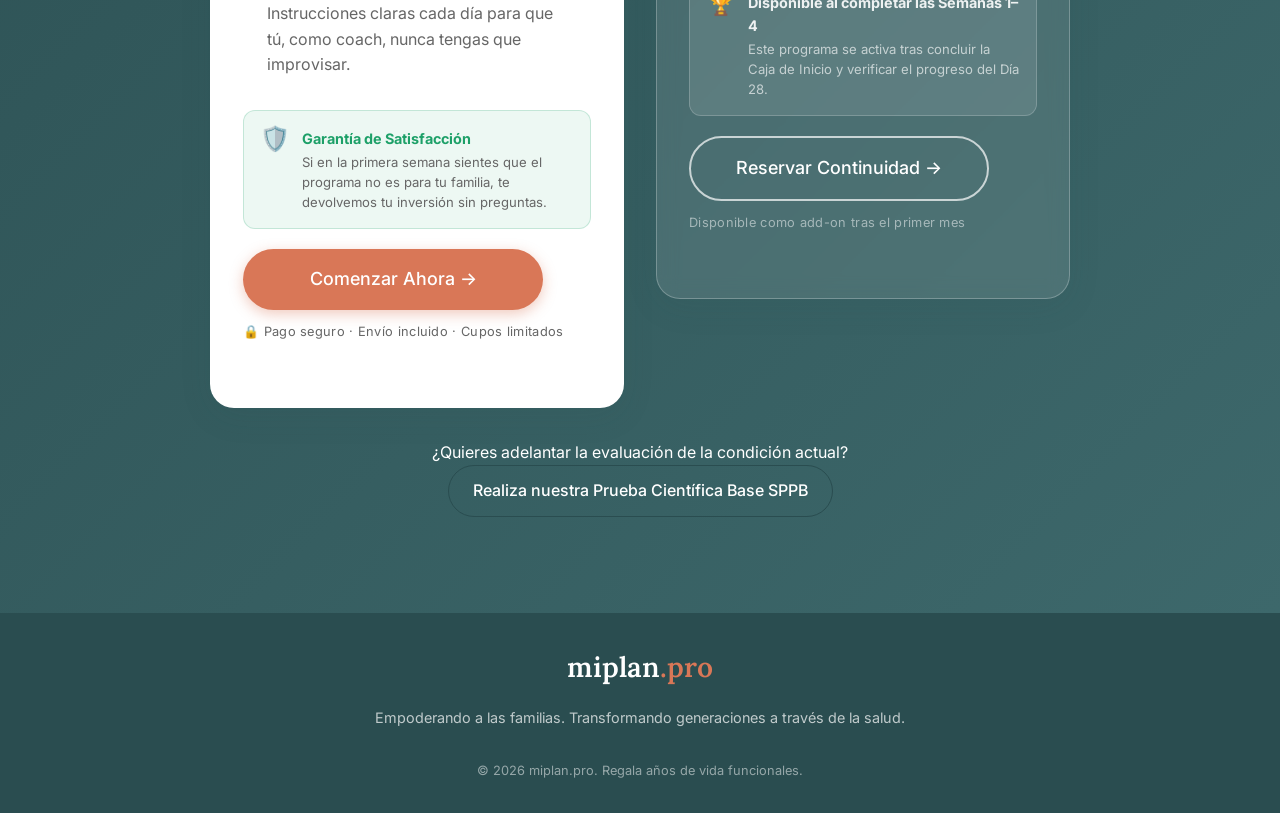
==== commit e477369e: "feat: Update meta description, refine marketing copy, and rename "Caja de Bienvenida" to "Caja de In" ====
--- a/index.html
+++ b/index.html
@@ -6,7 +6,7 @@
     <meta name="viewport" content="width=device-width, initial-scale=1.0">
     <title>miplan.pro | Regala Años de Vida Funcionales</title>
     <meta name="description"
-        content="El programa premium de 12 semanas para mejorar la movilidad, salud y calidad de vida de tu ser querido, guiado por ti a través de instrucciones diarias y soporte personalizado.">
+        content="Programa de acompañamiento familiar estructurado para el movimiento activo del adulto mayor. Guiado por ti, respaldado por ciencia, complemento ideal a la atención médica.">
     <link rel="preconnect" href="https://fonts.googleapis.com">
     <link rel="preconnect" href="https://fonts.gstatic.com" crossorigin>
     <link
@@ -32,12 +32,10 @@
                 <a href="sppb-test.html" class="btn btn-outline">Test de Nivel Inicial</a>
                 <a href="#comenzar" class="btn btn-primary">Comenzar Ahora</a>
             </div>
-            <!-- Hamburger para móvil -->
             <button class="hamburger" id="hamburger" aria-label="Abrir menú">
                 <span></span><span></span><span></span>
             </button>
         </div>
-        <!-- Menú móvil desplegable -->
         <div class="mobile-menu" id="mobile-menu">
             <a href="#el-desafio">Por qué miplan.pro</a>
             <a href="#como-funciona">El Programa</a>
@@ -52,7 +50,7 @@
     <section class="hero">
         <div class="container hero-container">
             <div class="hero-content" data-animate="fade-up">
-                <span class="badge">Programa de Vitalidad Funcional</span>
+                <span class="badge">Programa de acompañamiento familiar para el movimiento activo</span>
                 <h1 class="hero-title">El mejor regalo no se envuelve. <br>Son años de vida funcionales.</h1>
                 <p class="hero-subtitle">La ciencia nos regaló más tiempo, pero nadie nos garantizó que la vejez fuera
                     independiente. Hoy se viven más años que nunca, pero muchos se pierden en la fragilidad, el
@@ -212,33 +210,32 @@
             <div class="grid-3 mt-3">
                 <div class="science-card glass-card hover-lift" data-animate="fade-up">
                     <div class="science-number">Fuerte</div>
-                    <h4>Reversión de la Fragilidad</h4>
-                    <p>La evidencia clínica demuestra que los programas de ejercicio multicomponente, adaptados a la
-                        capacidad funcional de cada individuo, son la intervención más eficaz para revertir los
-                        marcadores de fragilidad, aumentando drásticamente la fuerza y la masa muscular en solo 12
-                        semanas.
+                    <h4>Más fuerza en las piernas</h4>
+                    <p>Los programas de movimiento multicomponente adaptados a cada nivel han mostrado mejoras
+                        consistentes en la fuerza funcional del tren inferior, lo que se traduce en más confianza
+                        para levantarse, caminar y subir escaleras en la vida diaria.
                         <br><a href="https://pubmed.ncbi.nlm.nih.gov/26947059/" target="_blank" class="btn-link"
                             style="font-size: 0.8rem; display: inline-block; margin-top: 0.5rem;">Tarazona-Santabalbina,
                             F. J., et al. (2016). JAMDA.</a>
                     </p>
                 </div>
                 <div class="science-card glass-card hover-lift" data-animate="fade-up" style="animation-delay: 0.1s">
-                    <div class="science-number">Independiente</div>
-                    <h4>Biomecánica y Prevención de Caídas</h4>
-                    <p>Mantener la autonomía exige más que solo fuerza; requiere potencia. Combinar el entrenamiento de
-                        potencia del tren inferior con retos de equilibrio dinámico restaura la biomecánica de la marcha
-                        y reduce significativamente la incidencia de caídas.
+                    <div class="science-number">Seguro</div>
+                    <h4>Más seguridad al caminar</h4>
+                    <p>Combinar ejercicios de fuerza con retos de equilibrio progresivo mejora la estabilidad de la
+                        marcha y reduce el riesgo de tropiezos. No se trata de fuerza aislada, sino de enseñarle
+                        al cuerpo a moverse con intención y confianza.
                         <br><a href="https://pubmed.ncbi.nlm.nih.gov/23327448/" target="_blank" class="btn-link"
                             style="font-size: 0.8rem; display: inline-block; margin-top: 0.5rem;">Cadore, E. L., et al.
                             (2013). Rejuvenation Research.</a>
                     </p>
                 </div>
                 <div class="science-card glass-card hover-lift" data-animate="fade-up" style="animation-delay: 0.2s">
-                    <div class="science-number">Lúcido</div>
-                    <h4>Neuroprotección Activa</h4>
-                    <p>El estímulo neuromuscular sistemático actúa como un potente neuroprotector. El entrenamiento
-                        multicomponente no solo frena el deterioro físico, sino que mejora las funciones ejecutivas y
-                        protege la capacidad cognitiva frente al envejecimiento.
+                    <div class="science-number">Activo</div>
+                    <h4>Mente más activa</h4>
+                    <p>El movimiento regular tiene un efecto comprobado sobre el estado de ánimo, la atención y
+                        la confianza en uno mismo. Un cuerpo que se mueve envía al cerebro una señal clara:
+                        todavía estoy aquí, todavía puedo.
                         <br><a href="https://pubmed.ncbi.nlm.nih.gov/30419096/" target="_blank" class="btn-link"
                             style="font-size: 0.8rem; display: inline-block; margin-top: 0.5rem;">Martínez-Velilla, N.,
                             et al. (2019). JAMA Internal Medicine.</a>
@@ -248,9 +245,7 @@
         </div>
     </section>
 
-    <!-- ============================================================
-         NUEVA SECCIÓN: Testimonios
-    ============================================================ -->
+    <!-- El Programa en Acción -->
     <section id="testimonios" class="section bg-cream">
         <div class="container section-container">
             <div class="text-center section-header" data-animate="fade-up">
@@ -317,9 +312,7 @@
         </div>
     </section>
 
-    <!-- ============================================================
-         NUEVA SECCIÓN: FAQ
-    ============================================================ -->
+    <!-- FAQ -->
     <section id="faq" class="section bg-white">
         <div class="container section-container">
             <div class="text-center section-header" data-animate="fade-up">
@@ -351,24 +344,21 @@
                     <div class="faq-answer">
                         <p>Para nada. Eso es exactamente lo que miplan.pro resuelve: nosotros traducimos la ciencia a
                             instrucciones simples y seguras. Tu único rol es estar presente, revisar la instrucción del
-                            día
-                            y acompañar a tu ser querido con amor.</p>
+                            día y acompañar a tu ser querido con amor.</p>
                     </div>
                 </div>
 
                 <div class="faq-item">
                     <button class="faq-question" aria-expanded="false">
-                        ¿Qué incluye físicamente la Caja de Bienvenida?
+                        ¿Qué incluye físicamente la Caja de Inicio?
                         <span class="faq-icon">+</span>
                     </button>
                     <div class="faq-answer">
-                        <p>La Caja de Bienvenida incluye: dos <strong>gorras deportivas</strong> (una para el Coach, una
-                            para el Campeón/a),
-                            una <strong>pelota de ejercicio de 5 cm</strong> para trabajar fuerza y coordinación de
-                            manos,
-                            un <strong>listón de 3 metros</strong> para marcar distancias en las pruebas de marcha,
-                            y un <strong>código QR</strong> que desbloquea el video de bienvenida y el acceso a la
-                            plataforma de registro.</p>
+                        <p>La Caja de Inicio incluye: dos <strong>gorras deportivas</strong> (una para el Coach, una
+                            para el Campeón/a), una <strong>pelota de ejercicio de 5 cm</strong> para trabajar fuerza y
+                            coordinación de manos, un <strong>listón de 3 metros</strong> para marcar distancias en las
+                            pruebas de marcha, y un <strong>código QR</strong> que desbloquea el video de bienvenida y
+                            el acceso a la plataforma de registro.</p>
                     </div>
                 </div>
 
@@ -378,13 +368,13 @@
                         <span class="faq-icon">+</span>
                     </button>
                     <div class="faq-answer">
-                        <p>El programa comienza con una evaluación funcional (SPPB) que determina el nivel
-                            de movilidad exacto antes de asignar cualquier rutina. Los ejercicios son de bajo impacto y
-                            progresivos. <strong>Sin embargo, existen condiciones médicas que contraindican el ejercicio
+                        <p>El programa comienza con una evaluación funcional (SPPB) que determina el nivel de movilidad
+                            exacto antes de asignar cualquier rutina. Los ejercicios son de bajo impacto y progresivos.
+                            <strong>Sin embargo, existen condiciones médicas que contraindican el ejercicio
                                 físico</strong> (ver sección "¿Para quién NO es este programa?"). Siempre recomendamos
                             informar al médico tratante antes de iniciar, especialmente si existen condiciones
-                            cardíacas,
-                            respiratorias, ortopédicas o neurológicas activas.</p>
+                            cardíacas, respiratorias, ortopédicas o neurológicas activas.
+                        </p>
                     </div>
                 </div>
 
@@ -408,50 +398,51 @@
                     <div class="faq-answer">
                         <p>Al finalizar el primer mes se repite el test de evaluación para medir el progreso. Con base
                             en los resultados, puedes continuar con el <strong>Programa de Continuidad (Semanas
-                                5–12)</strong>
-                            para completar el ciclo completo de 12 semanas y consolidar los avances.</p>
-                    </div>
-                </div>
-
-            </div>
-        </div>
-    </section>
-
-    <!-- Contraindicaciones -->
+                                5–12)</strong> para completar el ciclo completo de 12 semanas y consolidar los avances.
+                        </p>
+                    </div>
+                </div>
+
+            </div>
+        </div>
+    </section>
+
+    <!-- Posicionamiento honesto -->
     <section id="contraindicaciones" class="section bg-white">
         <div class="container section-container">
             <div class="text-center section-header" data-animate="fade-up">
-                <span class="badge">Seguridad primero</span>
-                <h2 class="section-title">¿Para quién NO es este programa?</h2>
-                <p class="section-subtitle max-w-lg mx-auto">
-                    El programa miplan.pro está respaldado por evidencia científica, pero como todo ejercicio físico,
-                    exige condiciones mínimas de salud. <strong>Consulta siempre al médico tratante</strong> antes
-                    de comenzar si tu ser querido presenta alguna de las siguientes condiciones.
+                <span class="badge">Diseñado con honestidad</span>
+                <h2 class="section-title">¿Para quién es — y para quién no — este programa?</h2>
+            </div>
+
+            <div class="glass-card" style="max-width: 720px; margin: 2rem auto; padding: 2rem 2.5rem;"
+                data-animate="fade-up">
+                <h4 style="margin-bottom: 1rem;">Lo que miplan.pro es</h4>
+                <p style="margin-bottom: 1.5rem; line-height: 1.75;">
+                    MiPlan Pro es un programa de acompañamiento familiar estructurado que motiva, educa y guía
+                    al binomio adulto mayor y familiar para adoptar hábitos de movimiento seguros. Está diseñado
+                    para <strong>complementar</strong> la atención del médico o terapeuta, nunca para reemplazarla,
+                    y para ser un primer paso concreto cuando el sedentarismo ya está ganando terreno pero aún
+                    no hay acceso a rehabilitación formal. <strong>MiPlan Pro no diagnostica, no prescribe y no
+                        sustituye la atención médica profesional.</strong>
                 </p>
-            </div>
-
-            <div class="glass-card" style="max-width: 720px; margin: 2rem auto; padding: 2rem;" data-animate="fade-up">
-                <p style="font-weight: 600; margin-bottom: 1rem;">
-                    ⚠️ No iniciar el programa sin autorización médica en caso de:
+
+                <hr style="border: none; border-top: 1px solid var(--border); margin-bottom: 1.5rem;">
+
+                <h4 style="margin-bottom: 1rem;">Cuándo no es el momento de empezar</h4>
+                <p style="line-height: 1.75;">
+                    Este programa no es adecuado si tu ser querido está atravesando una situación de salud
+                    activa que requiere supervisión médica directa: una recuperación reciente de cirugía, fractura
+                    o evento cardiovascular; una enfermedad en etapa avanzada; dolor articular intenso o sin
+                    diagnóstico; o cualquier situación en la que su médico haya indicado reposo o limitación
+                    de actividad física. En esos casos, lo más valioso que puedes hacer es compartir este
+                    programa con su médico y preguntarle si puede ser un complemento a su tratamiento.
                 </p>
-                <ul
-                    style="list-style: none; padding: 0; display: grid; grid-template-columns: 1fr 1fr; gap: 0.6rem 2rem;">
-                    <li>🚫 Infarto reciente o angina inestable</li>
-                    <li>🚫 Arritmias no controladas</li>
-                    <li>🚫 Aneurisma disecante de aorta</li>
-                    <li>🚫 Estenosis aórtica severa</li>
-                    <li>🚫 Endocarditis o pericarditis aguda</li>
-                    <li>🚫 Hipertensión arterial no controlada</li>
-                    <li>🚫 Enfermedad tromboembólica aguda</li>
-                    <li>🚫 Insuficiencia cardíaca aguda severa</li>
-                    <li>🚫 Insuficiencia respiratoria aguda severa</li>
-                    <li>🚫 Hipotensión ortostática no controlada</li>
-                    <li>🚫 Diabetes con descompensación aguda</li>
-                    <li>🚫 Fractura en el último mes</li>
-                </ul>
-                <p style="font-size: 0.9rem; color: var(--text-muted);">
-                    miplan.pro está basado en programas internacionales de ejercicio multicomponente validados por
-                    científicos. Ante cualquier duda, el criterio del médico tratante prevalece siempre.
+                <p
+                    style="font-size: 0.9rem; color: var(--text-muted); margin-top: 1.25rem; padding-top: 1.25rem; border-top: 1px solid var(--border);">
+                    Si en algún momento durante el programa surge un síntoma nuevo o preocupante — dolor en el
+                    pecho, mareo intenso, dificultad para respirar — la primera llamada es siempre al médico,
+                    no a nosotros.
                 </p>
             </div>
         </div>
@@ -466,11 +457,11 @@
 
             <div class="pricing-grid mt-3" data-animate="fade-up">
 
-                <!-- PRODUCTO 1: Caja de Bienvenida -->
+                <!-- PRODUCTO 1: Caja de Inicio -->
                 <div class="cta-card glass-card pricing-card">
-                    <div class="pricing-badge">Punto de partida</div>
-                    <h3>Caja de Bienvenida</h3>
-                    <p class="pricing-desc">Semanas 1 – 4</p>
+                    <div class="pricing-badge">Tu punto de partida</div>
+                    <h3>Caja de Inicio</h3>
+                    <p class="pricing-desc">4 semanas de acompañamiento guiado</p>
                     <div class="price"><span>$1,990 MXN</span></div>
                     <ul class="pricing-features">
                         <li><span class="check">✓</span> <strong>Kit de activación físico:</strong> Dos gorras
@@ -482,8 +473,8 @@
                             preciso para asignar la ruta de entrenamiento correcta.</li>
                         <li><span class="check">✓</span> <strong>Instrucciones multimedia:</strong> Contenido
                             audiovisual semanal adaptado al nivel de movilidad.</li>
-                        <li><span class="check">✓</span> <strong>Soporte personal:</strong> Acompañamiento y análisis
-                            diario directo vía chat.</li>
+                        <li><span class="check">✓</span> <strong>Guía diaria estructurada:</strong> Instrucciones claras
+                            cada día para que tú, como coach, nunca tengas que improvisar.</li>
                     </ul>
                     <div class="guarantee-badge">
                         <span class="guarantee-icon">🛡️</span>
@@ -493,7 +484,6 @@
                                 inversión sin preguntas.</p>
                         </div>
                     </div>
-                    <!-- TODO: Actualiza el href con tu enlace de pago -->
                     <a href="#" class="btn btn-primary btn-large cta-btn">Comenzar Ahora →</a>
                     <p class="cta-secure">🔒 Pago seguro · Envío incluido · Cupos limitados</p>
                 </div>
@@ -518,11 +508,10 @@
                         <span class="guarantee-icon">🏆</span>
                         <div>
                             <strong>Disponible al completar las Semanas 1–4</strong>
-                            <p>Este programa se activa tras concluir la Caja de Bienvenida y verificar el progreso del
+                            <p>Este programa se activa tras concluir la Caja de Inicio y verificar el progreso del
                                 Día 28.</p>
                         </div>
                     </div>
-                    <!-- TODO: Actualiza el href con tu enlace de pago -->
                     <a href="#" class="btn btn-outline-white btn-large cta-btn">Reservar Continuidad →</a>
                     <p class="cta-secure" style="color: rgba(255,255,255,0.5);">Disponible como add-on tras el primer
                         mes</p>
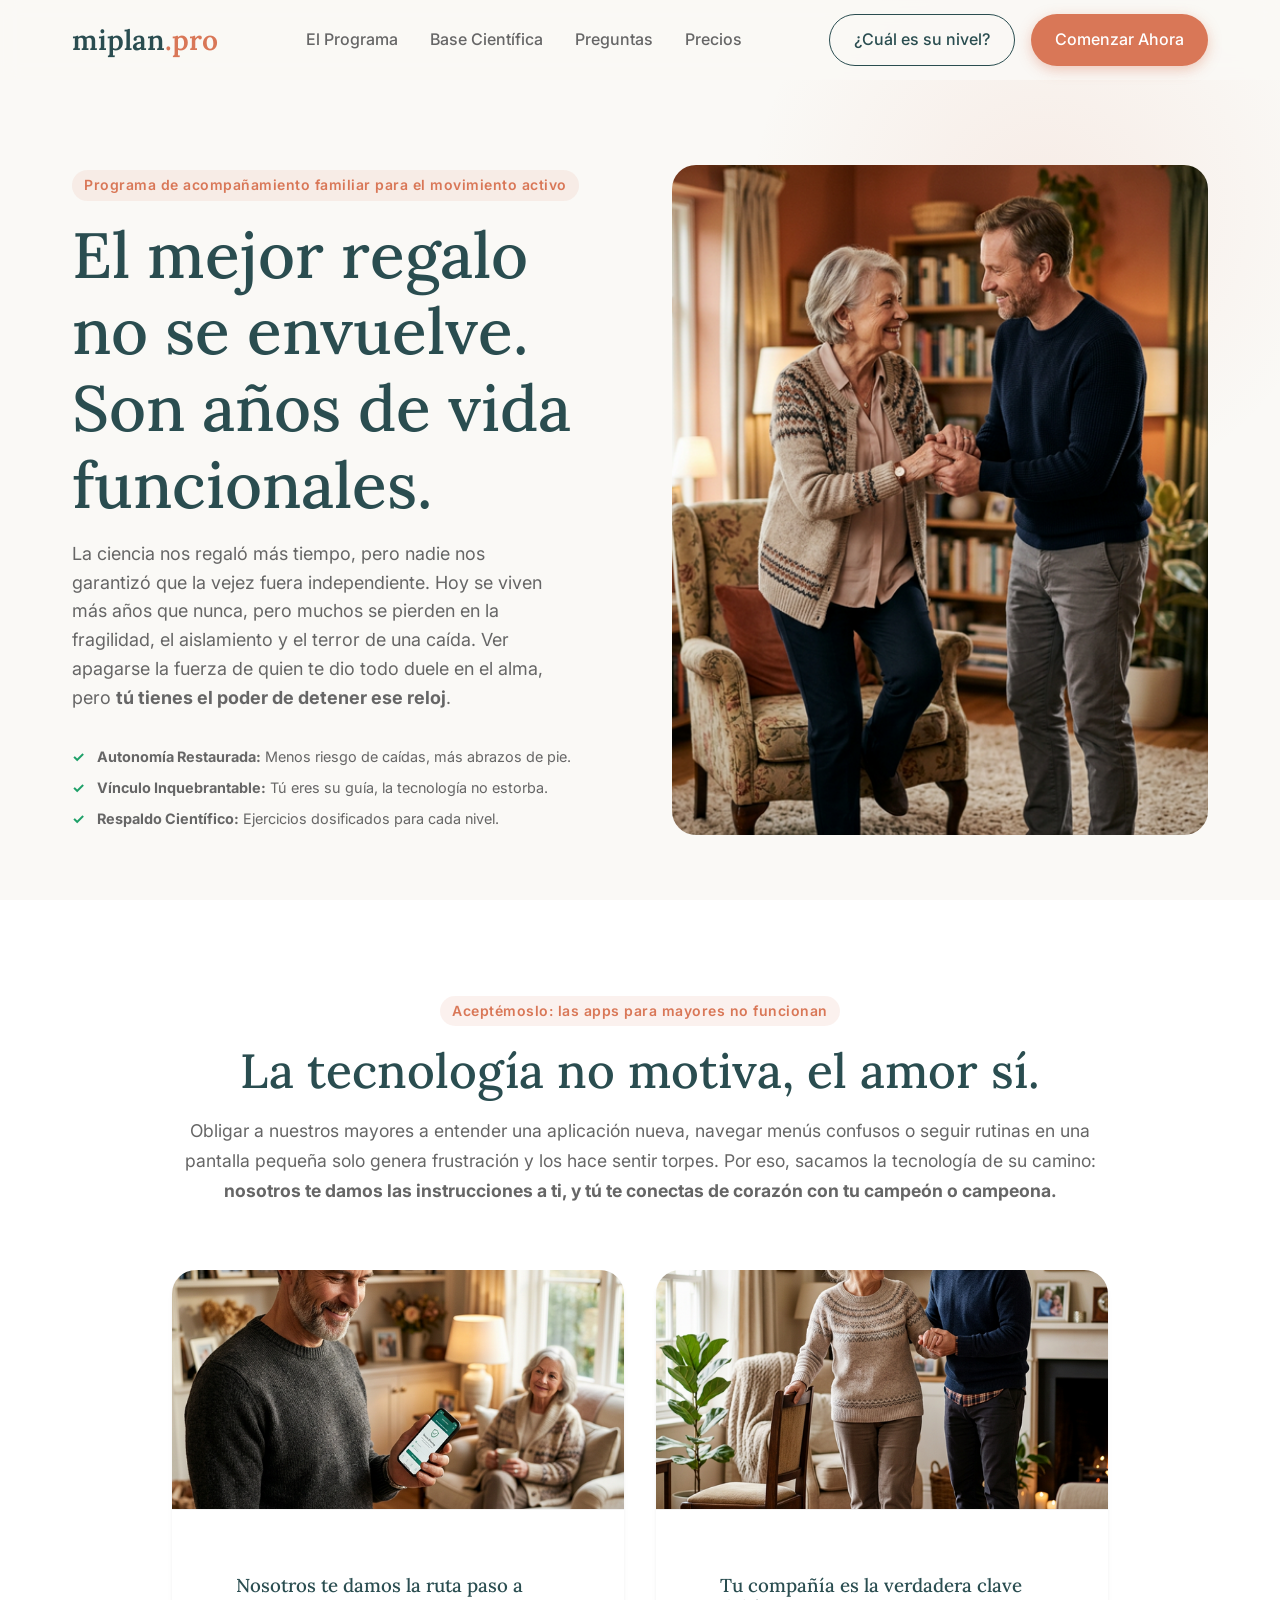
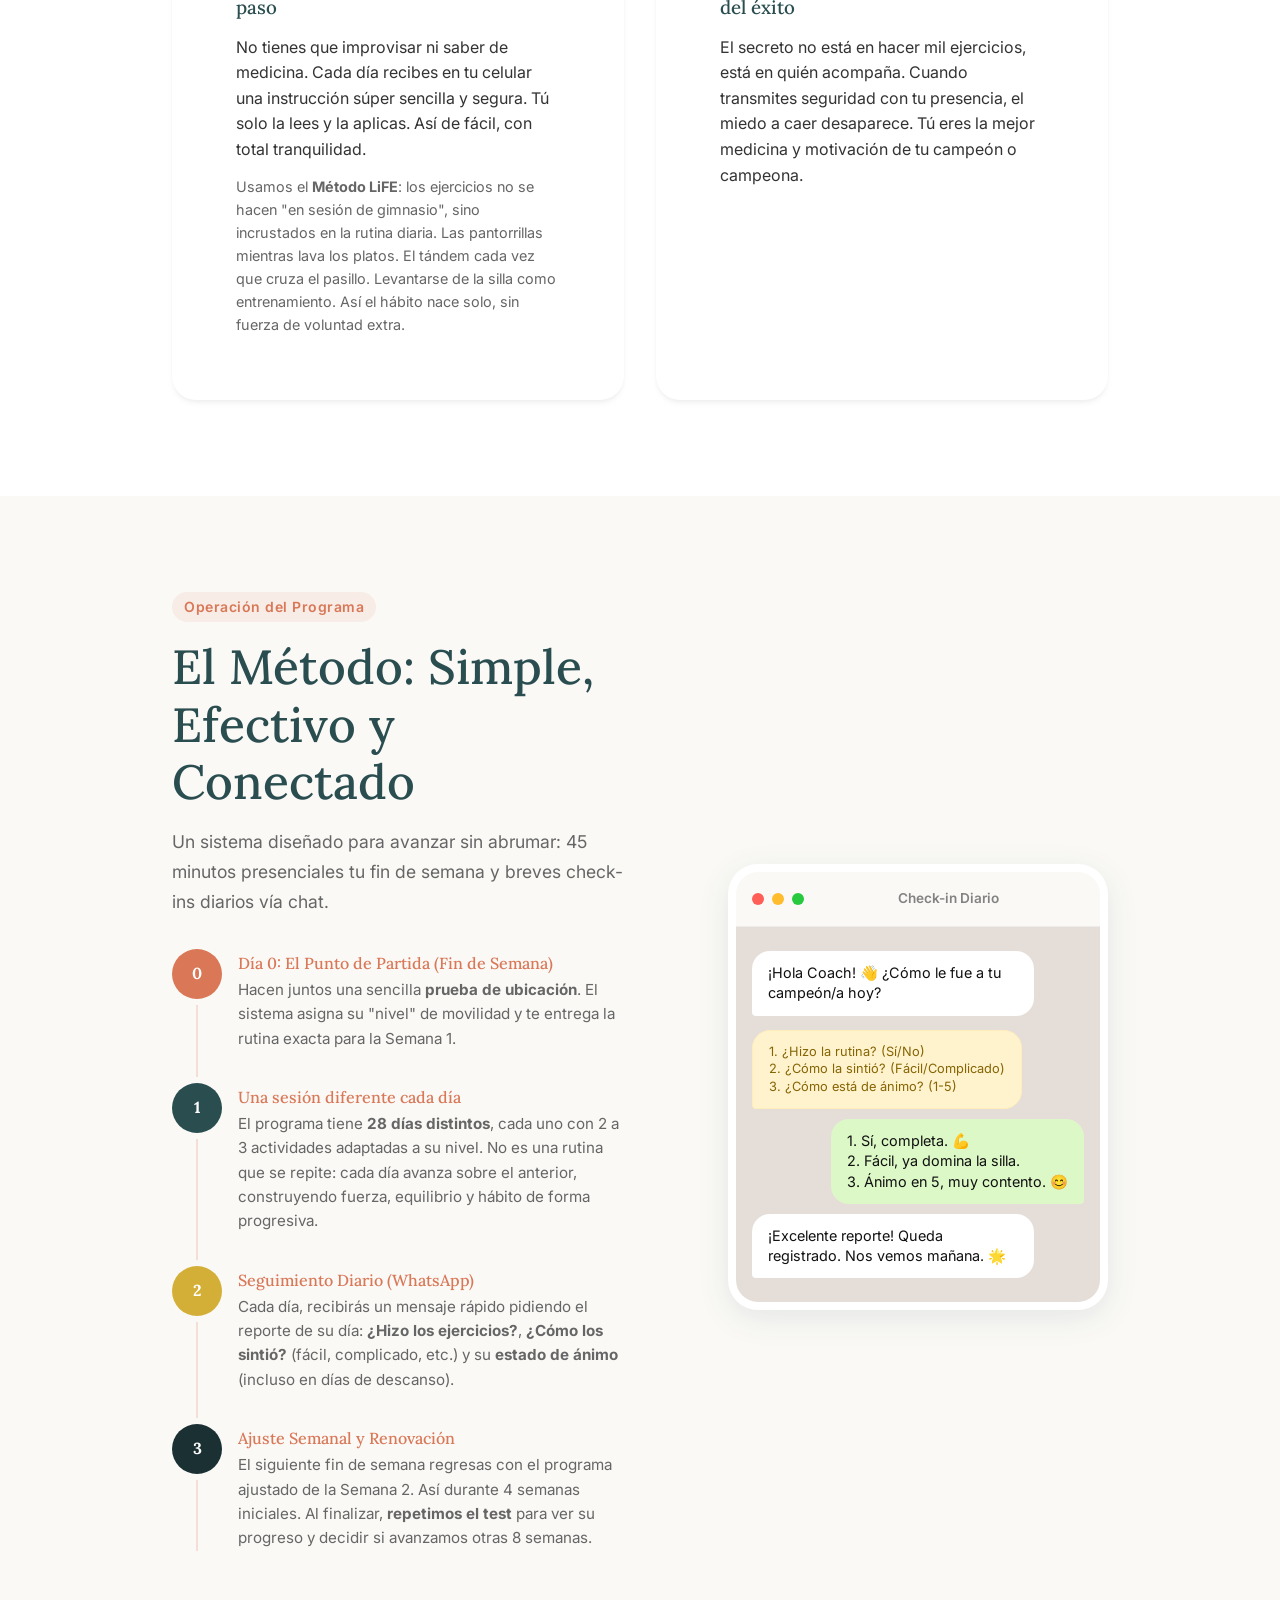
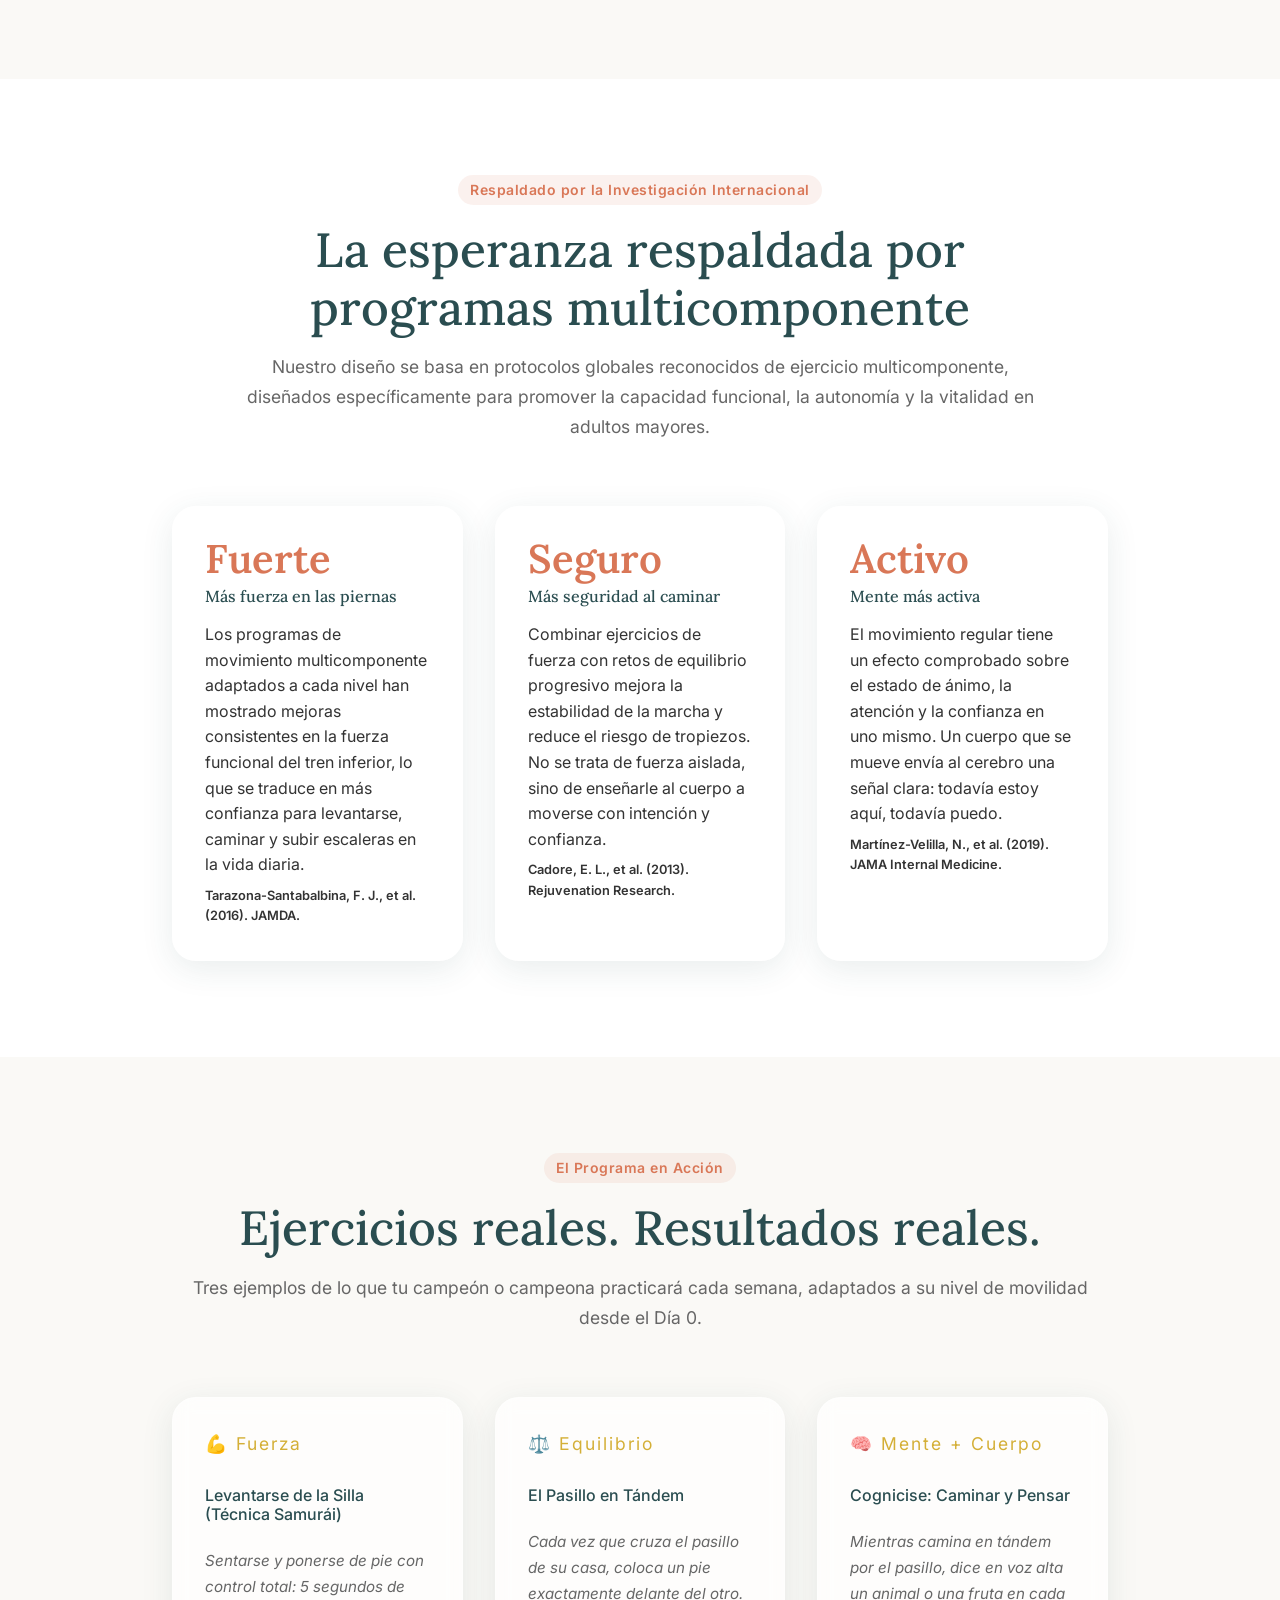
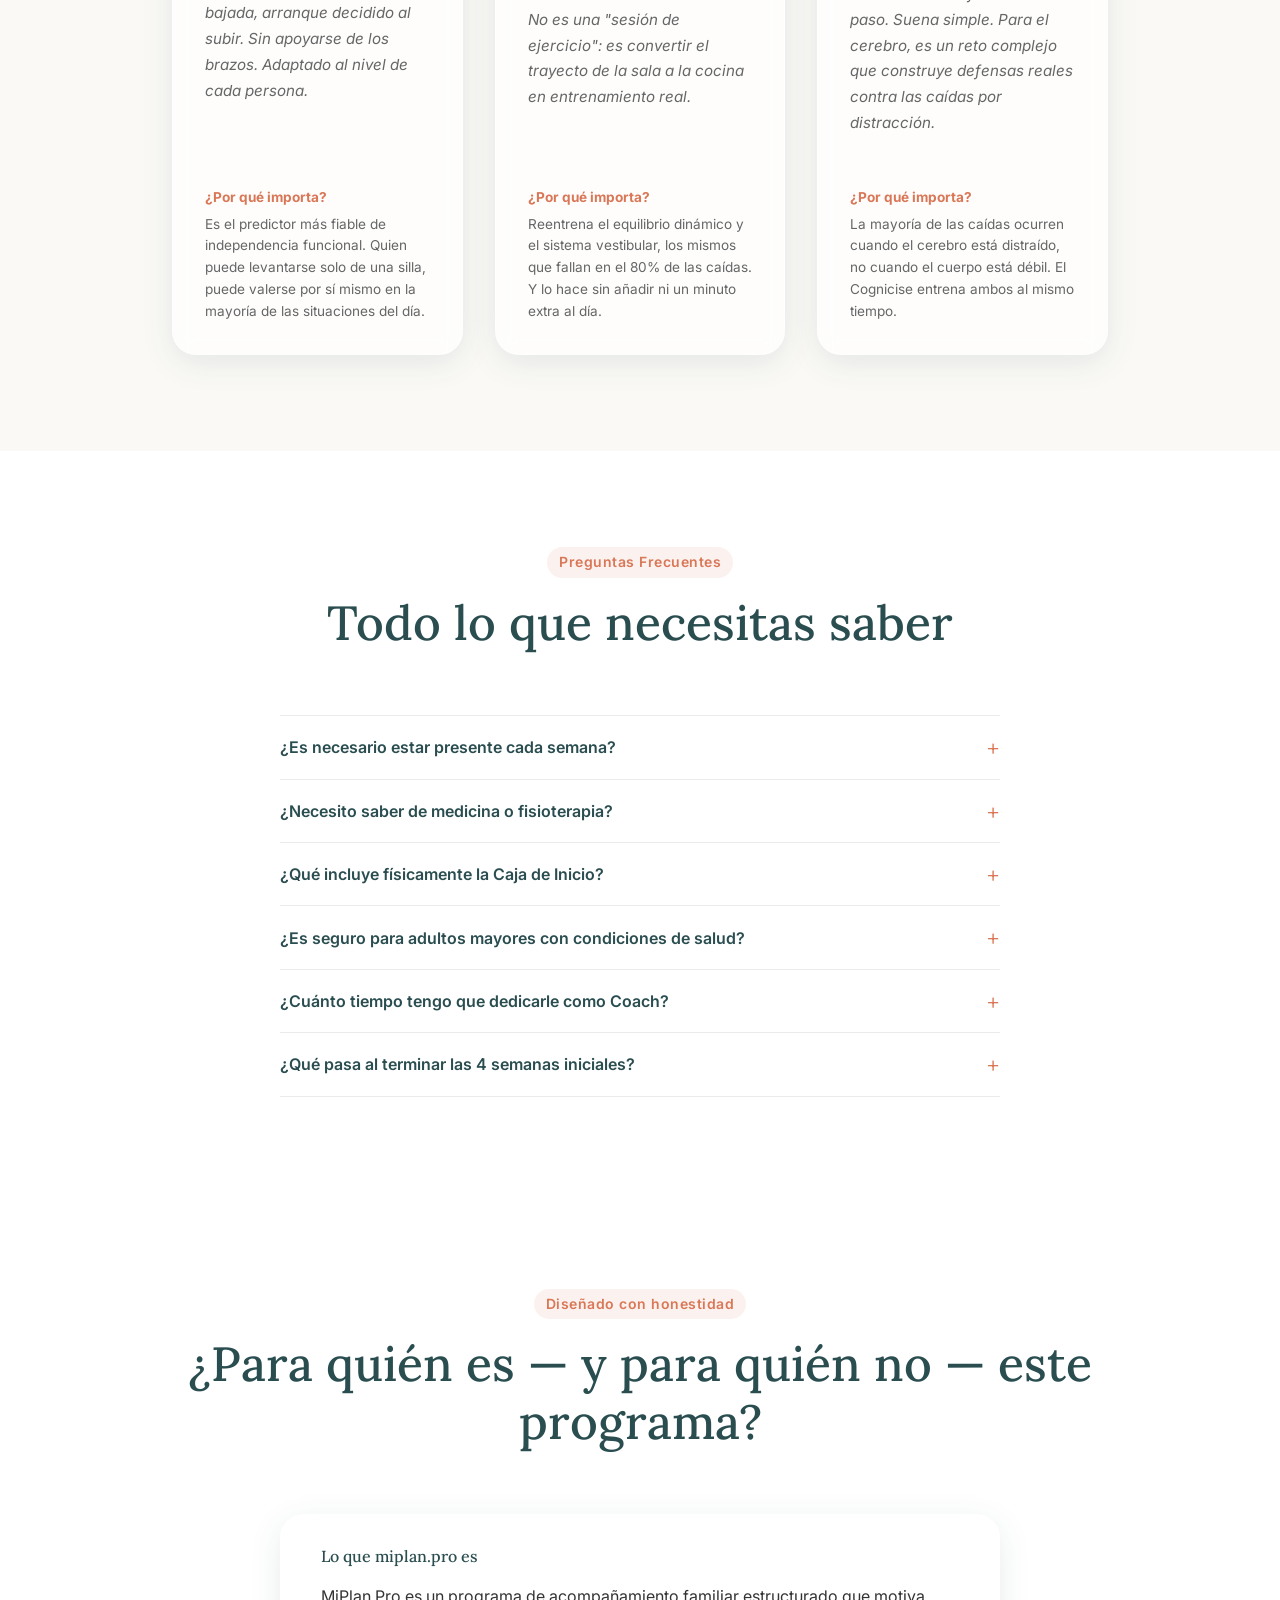
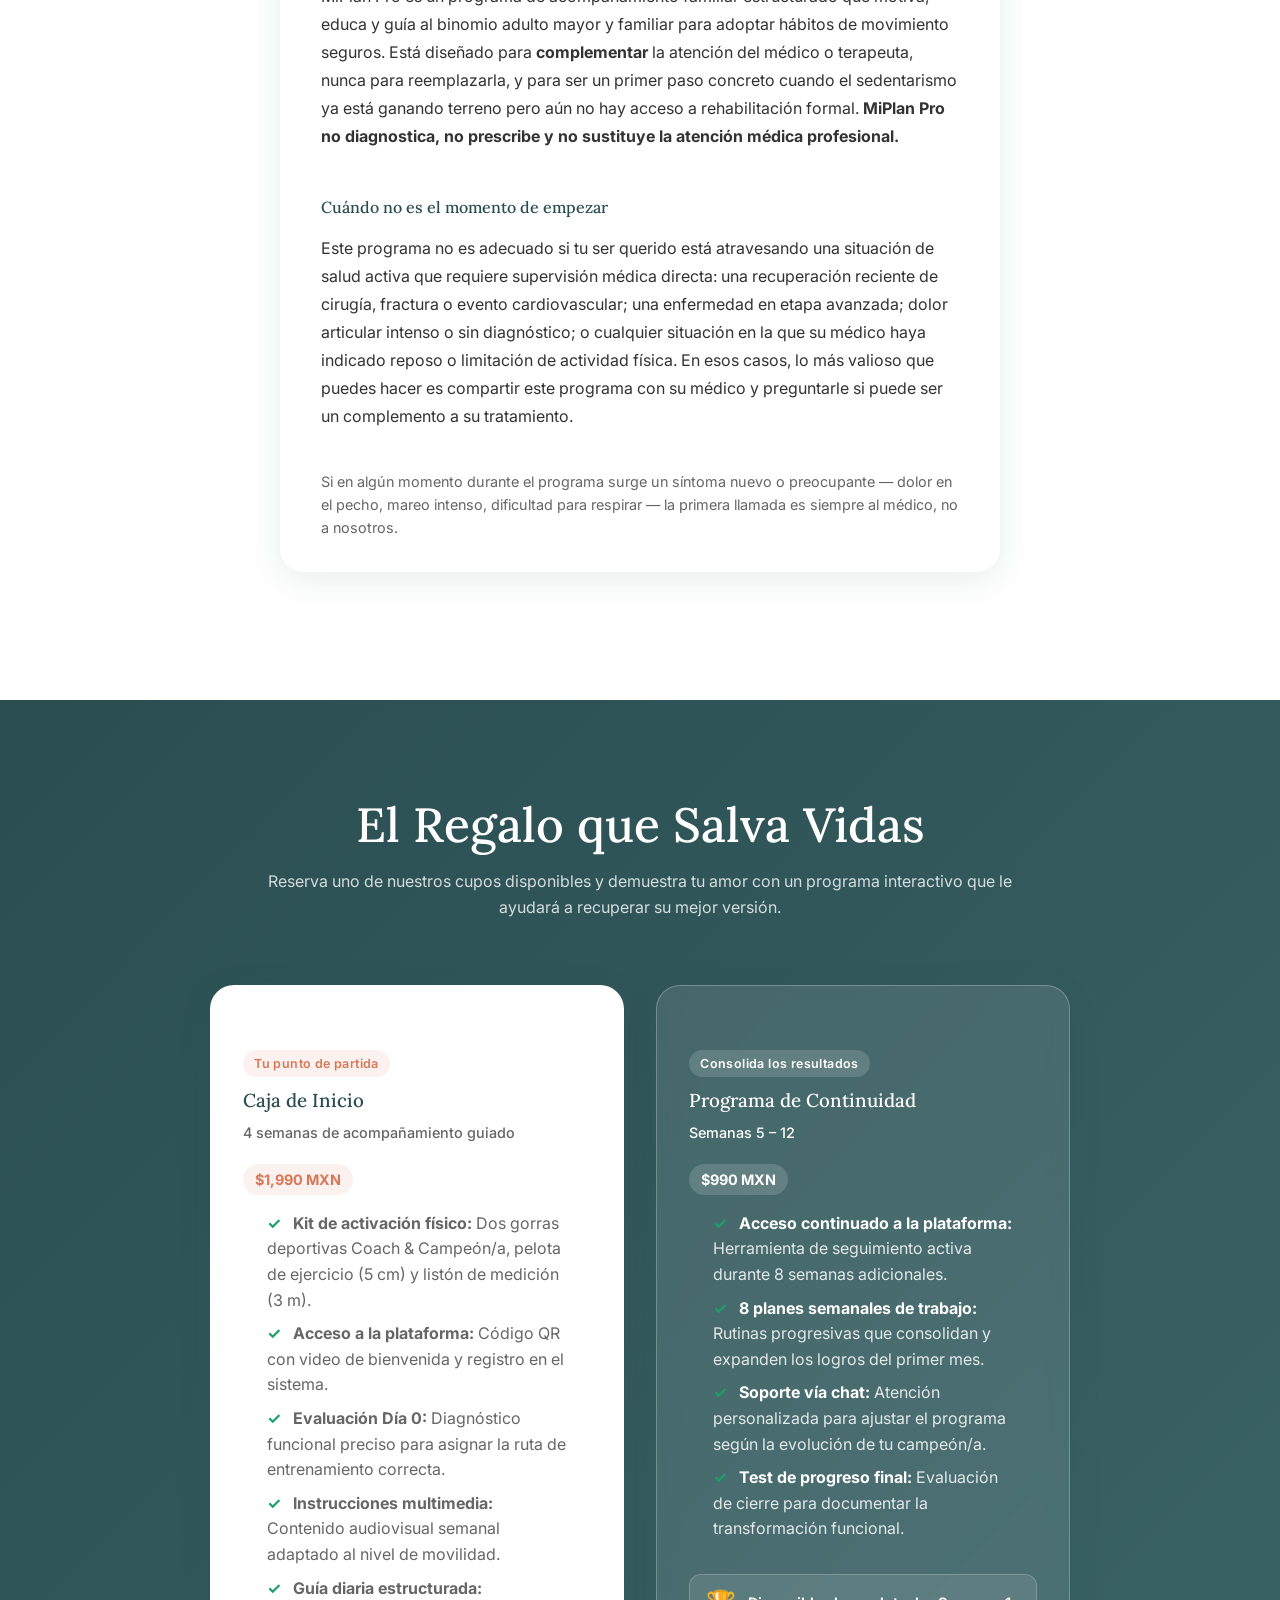
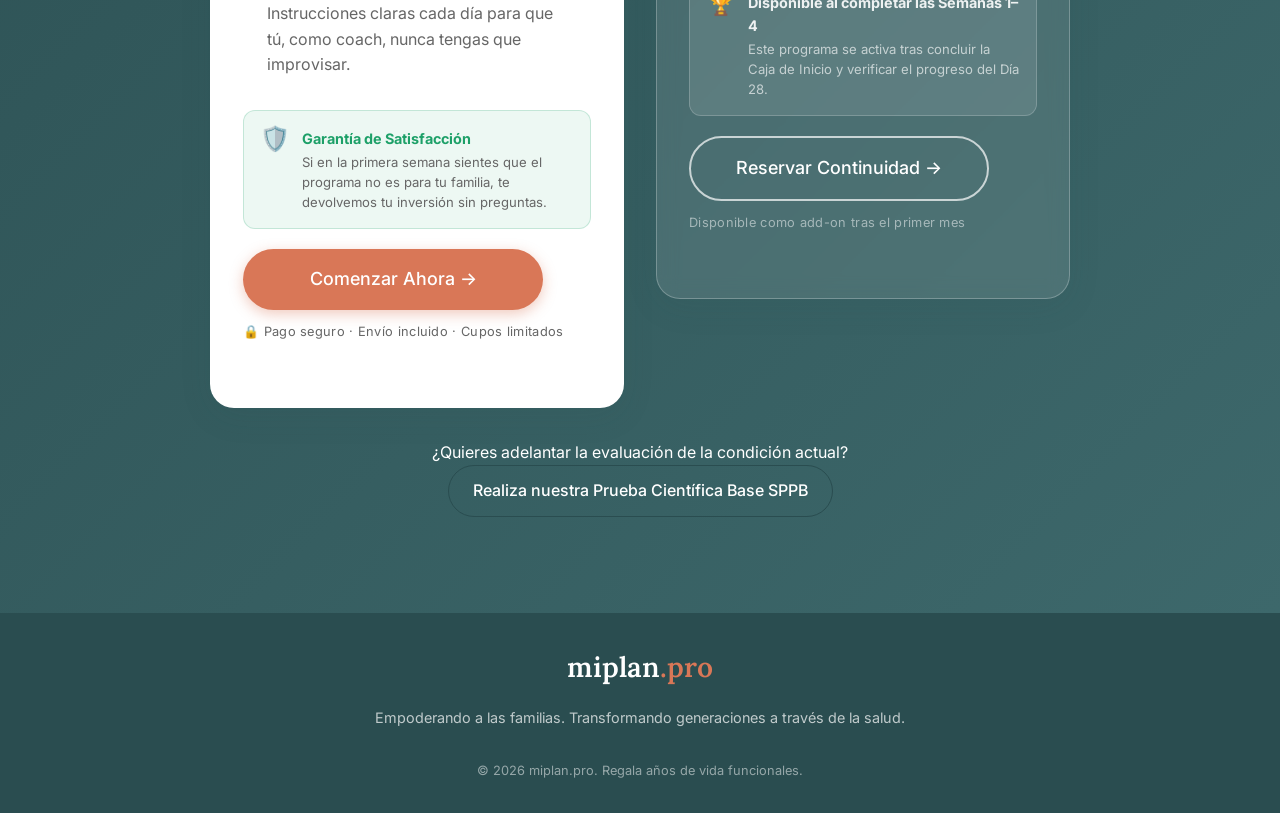
==== commit 1f974e9d: "feat: Add beta registration page, refactor SPPB test results with a new 'not suitable' state, and up" ====
--- a/index.html
+++ b/index.html
@@ -24,24 +24,26 @@
                 <a href="#">miplan<span>.pro</span></a>
             </div>
             <nav class="nav-links">
-                <a href="#el-desafio">Por qué miplan.pro</a>
                 <a href="#como-funciona">El Programa</a>
                 <a href="#ciencia">Base Científica</a>
+                <a href="#faq">Preguntas</a>
+                <a href="#comenzar">Precios</a>
             </nav>
             <div class="nav-actions">
-                <a href="sppb-test.html" class="btn btn-outline">Test de Nivel Inicial</a>
-                <a href="#comenzar" class="btn btn-primary">Comenzar Ahora</a>
+                <a href="sppb-test.html" class="btn btn-outline" title="Evalúa el nivel de movilidad de tu familiar en 5 minutos">¿Cuál es su nivel?</a>
+                <a href="registro-beta.html" class="btn btn-primary">Comenzar Ahora</a>
             </div>
             <button class="hamburger" id="hamburger" aria-label="Abrir menú">
                 <span></span><span></span><span></span>
             </button>
         </div>
         <div class="mobile-menu" id="mobile-menu">
-            <a href="#el-desafio">Por qué miplan.pro</a>
             <a href="#como-funciona">El Programa</a>
             <a href="#ciencia">Base Científica</a>
-            <a href="sppb-test.html">Test de Nivel Inicial</a>
-            <a href="#comenzar" class="btn btn-primary" style="text-align:center; margin-top: 0.5rem;">Comenzar
+            <a href="#faq">Preguntas Frecuentes</a>
+            <a href="#comenzar">Precios</a>
+            <a href="sppb-test.html">¿Cuál es el nivel de tu familiar? (test gratuito)</a>
+            <a href="registro-beta.html" class="btn btn-primary" style="text-align:center; margin-top: 0.5rem;">Comenzar
                 Ahora</a>
         </div>
     </header>
@@ -484,7 +486,7 @@
                                 inversión sin preguntas.</p>
                         </div>
                     </div>
-                    <a href="#" class="btn btn-primary btn-large cta-btn">Comenzar Ahora →</a>
+                    <a href="registro-beta.html" class="btn btn-primary btn-large cta-btn">Comenzar Ahora →</a>
                     <p class="cta-secure">🔒 Pago seguro · Envío incluido · Cupos limitados</p>
                 </div>
 
@@ -512,7 +514,7 @@
                                 Día 28.</p>
                         </div>
                     </div>
-                    <a href="#" class="btn btn-outline-white btn-large cta-btn">Reservar Continuidad →</a>
+                    <a href="registro-beta.html" class="btn btn-outline-white btn-large cta-btn">Reservar Continuidad →</a>
                     <p class="cta-secure" style="color: rgba(255,255,255,0.5);">Disponible como add-on tras el primer
                         mes</p>
                 </div>
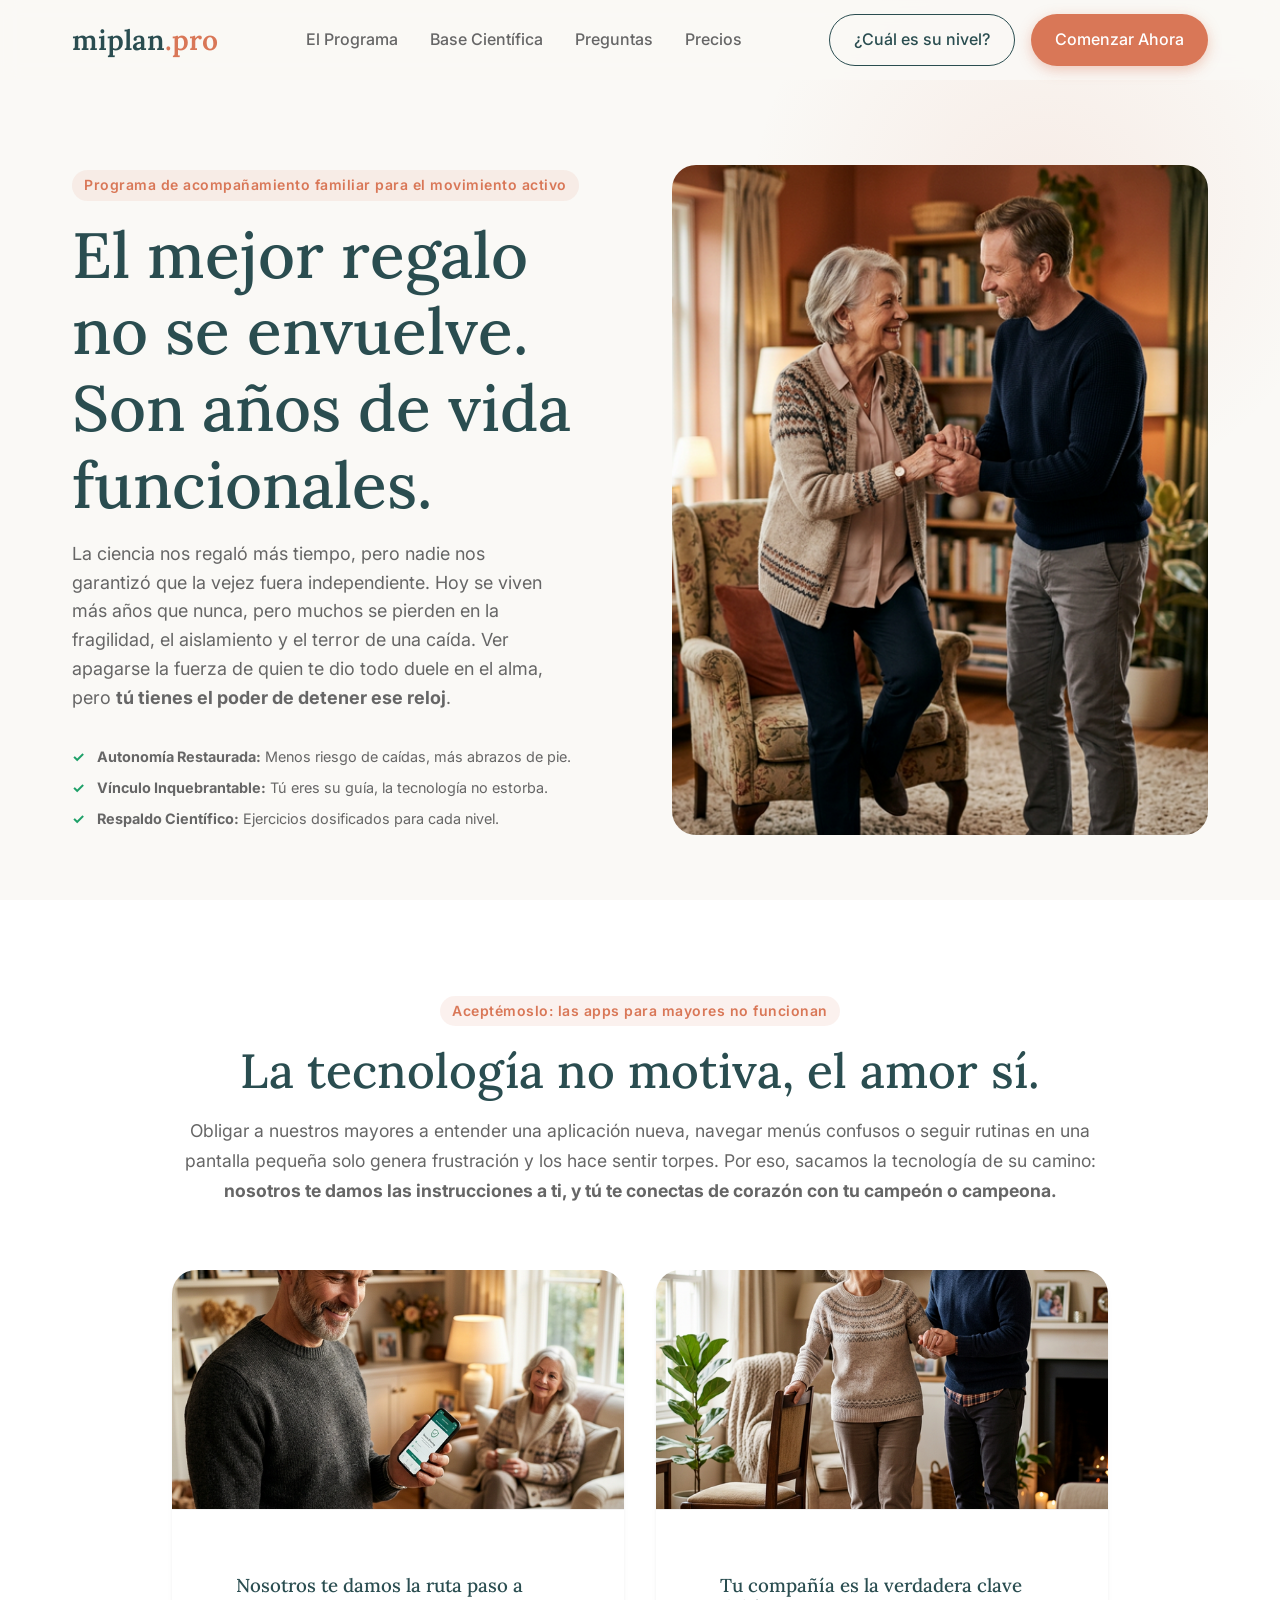
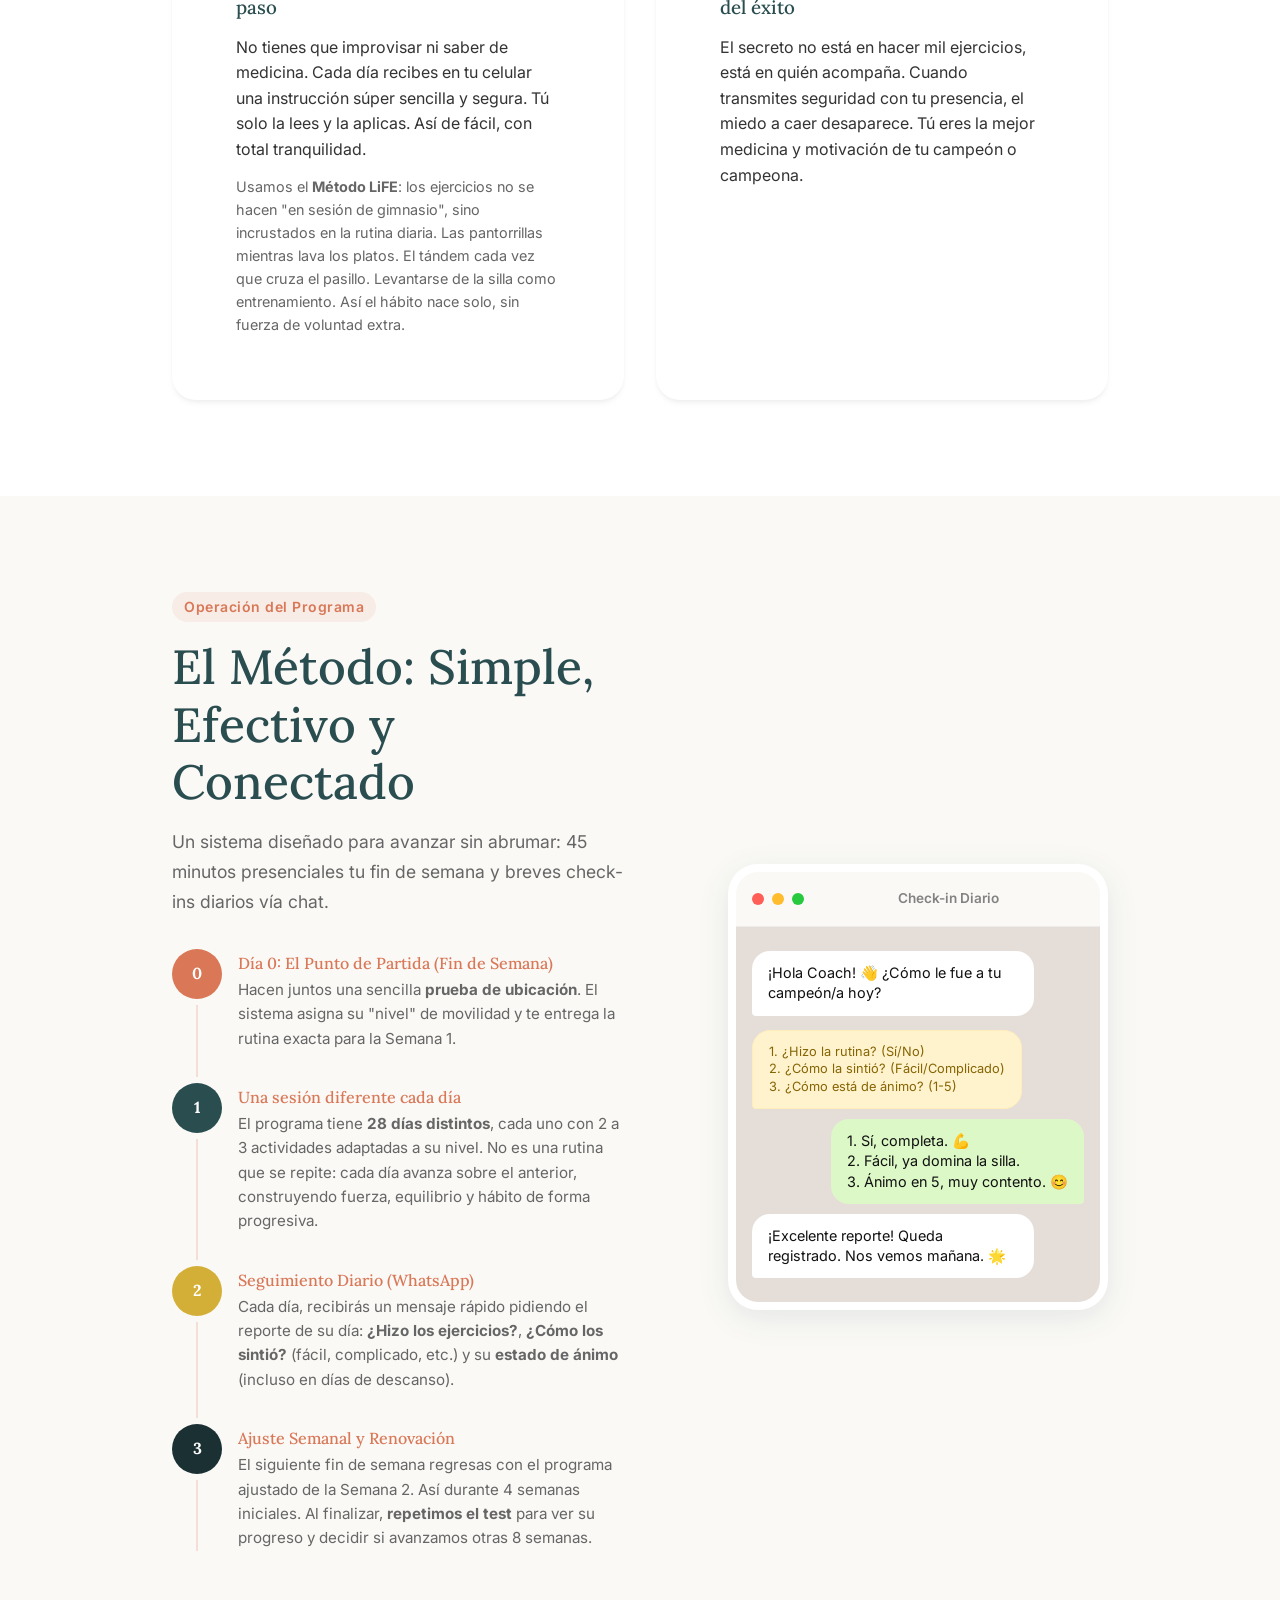
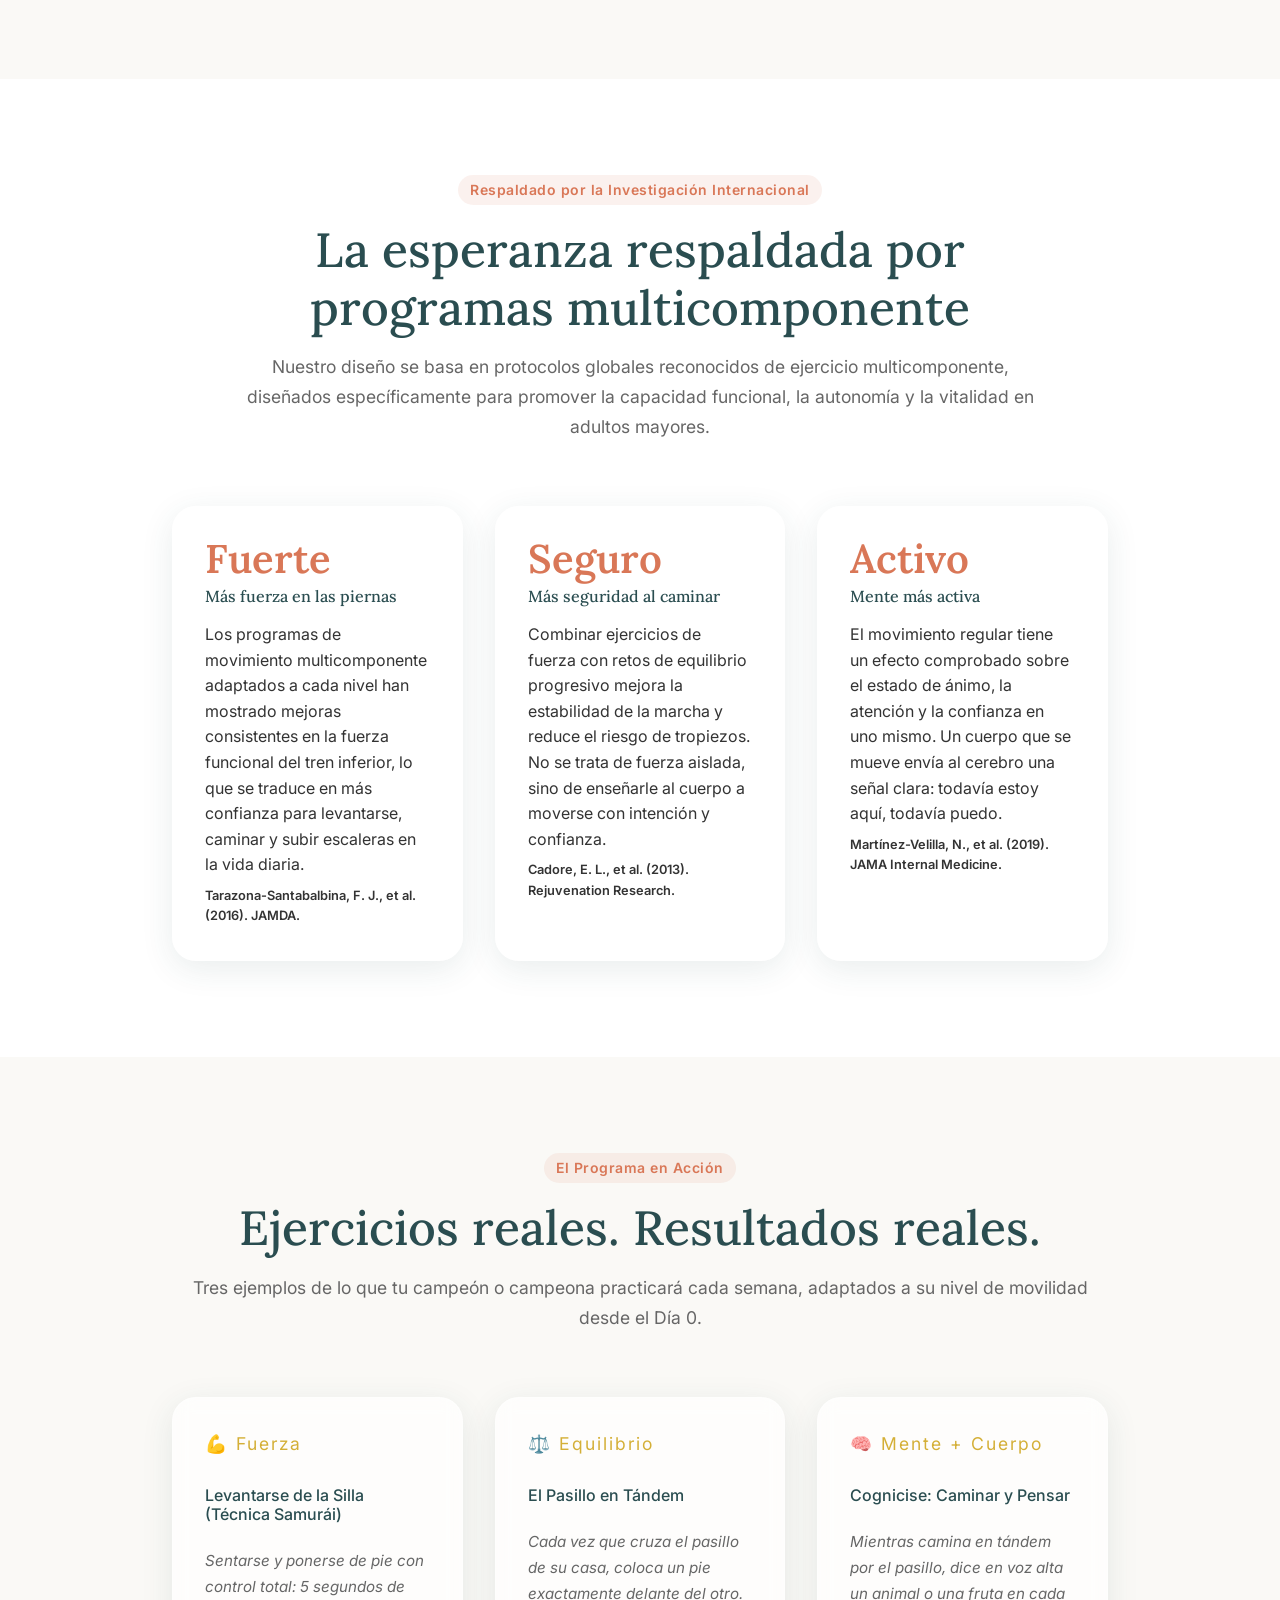
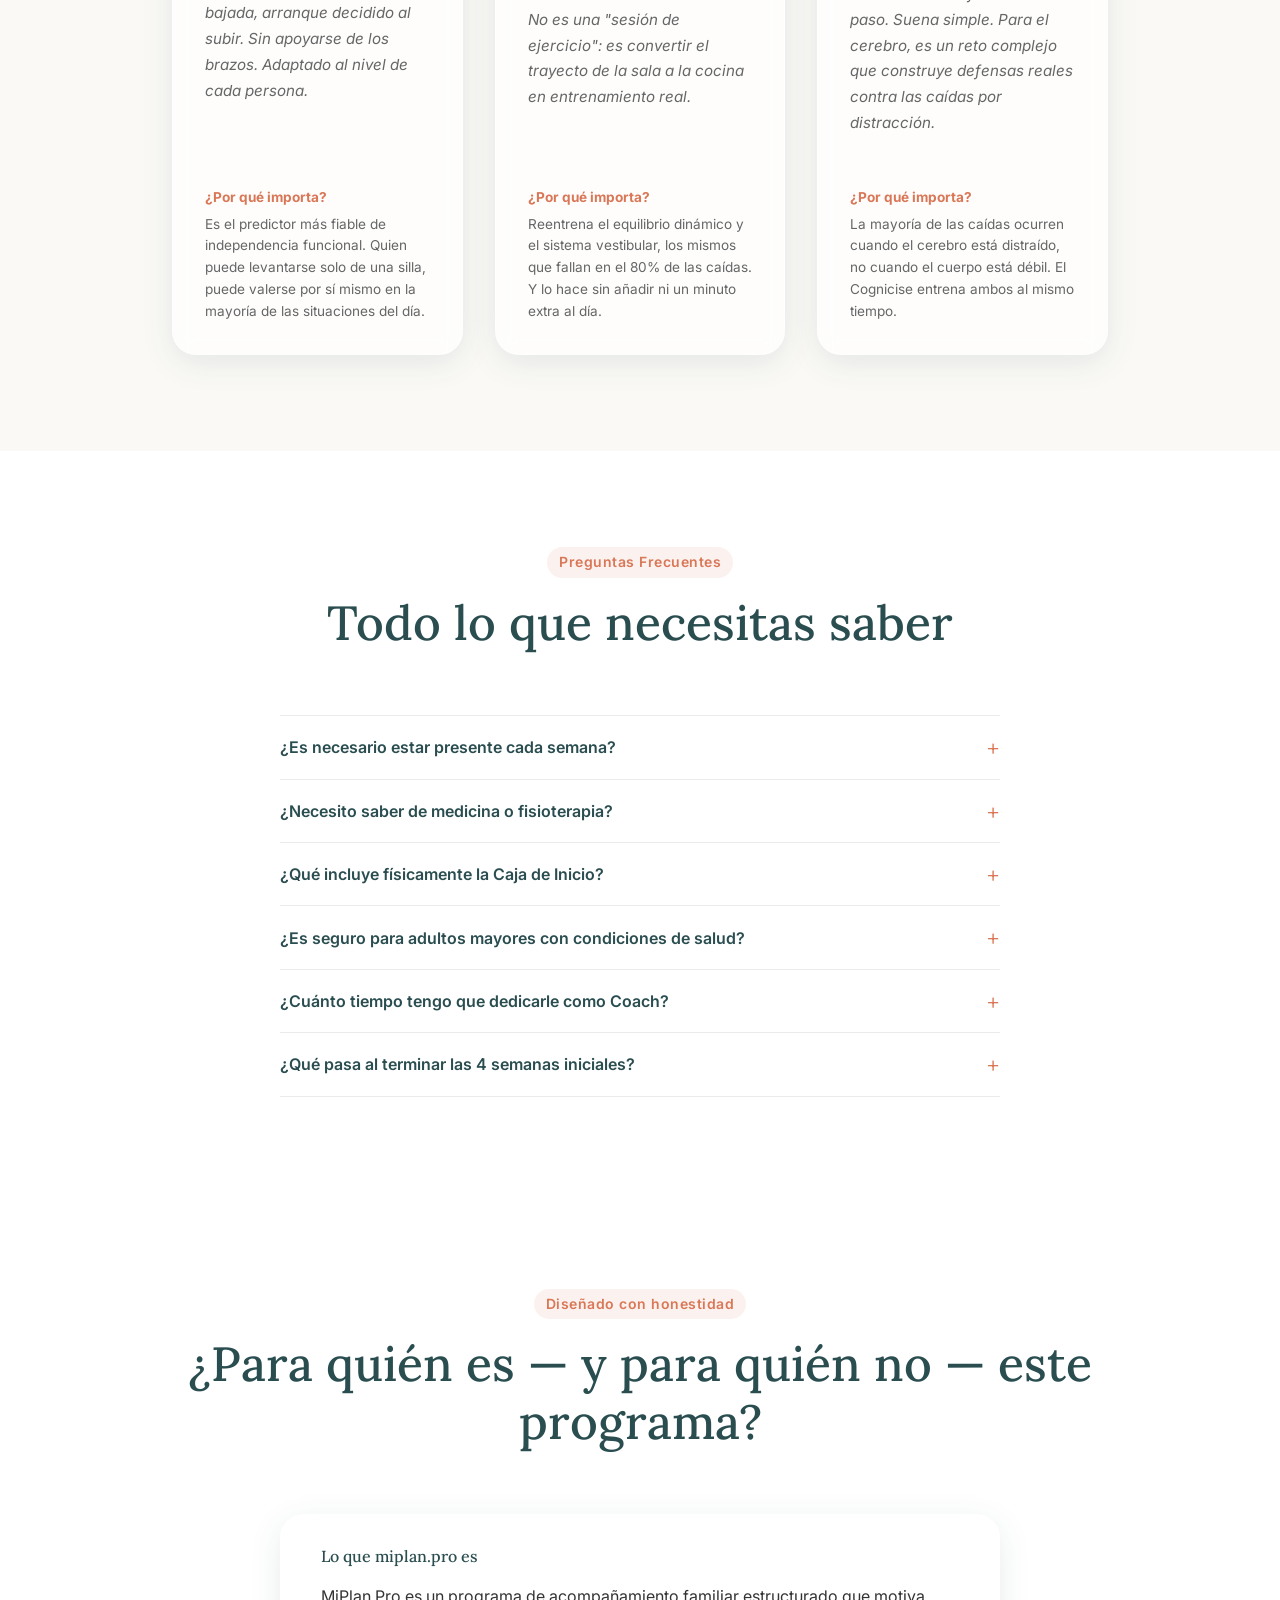
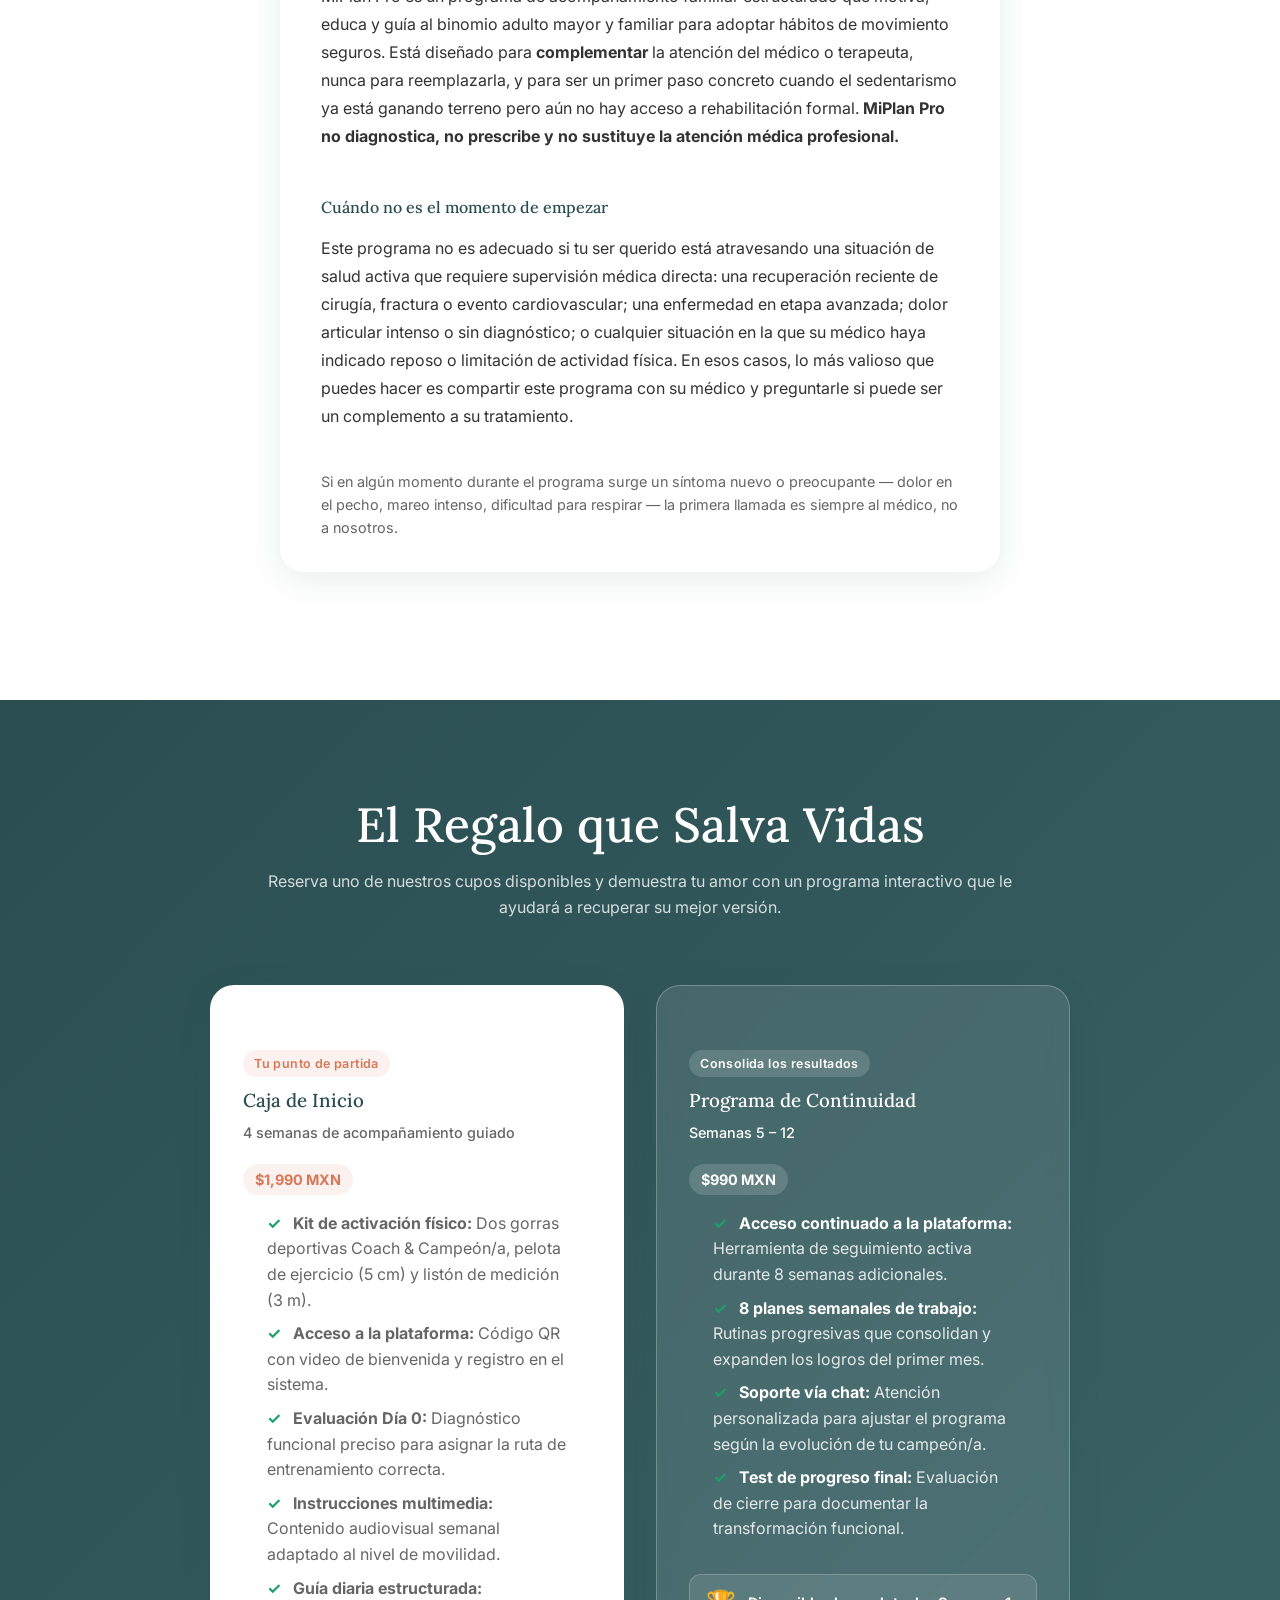
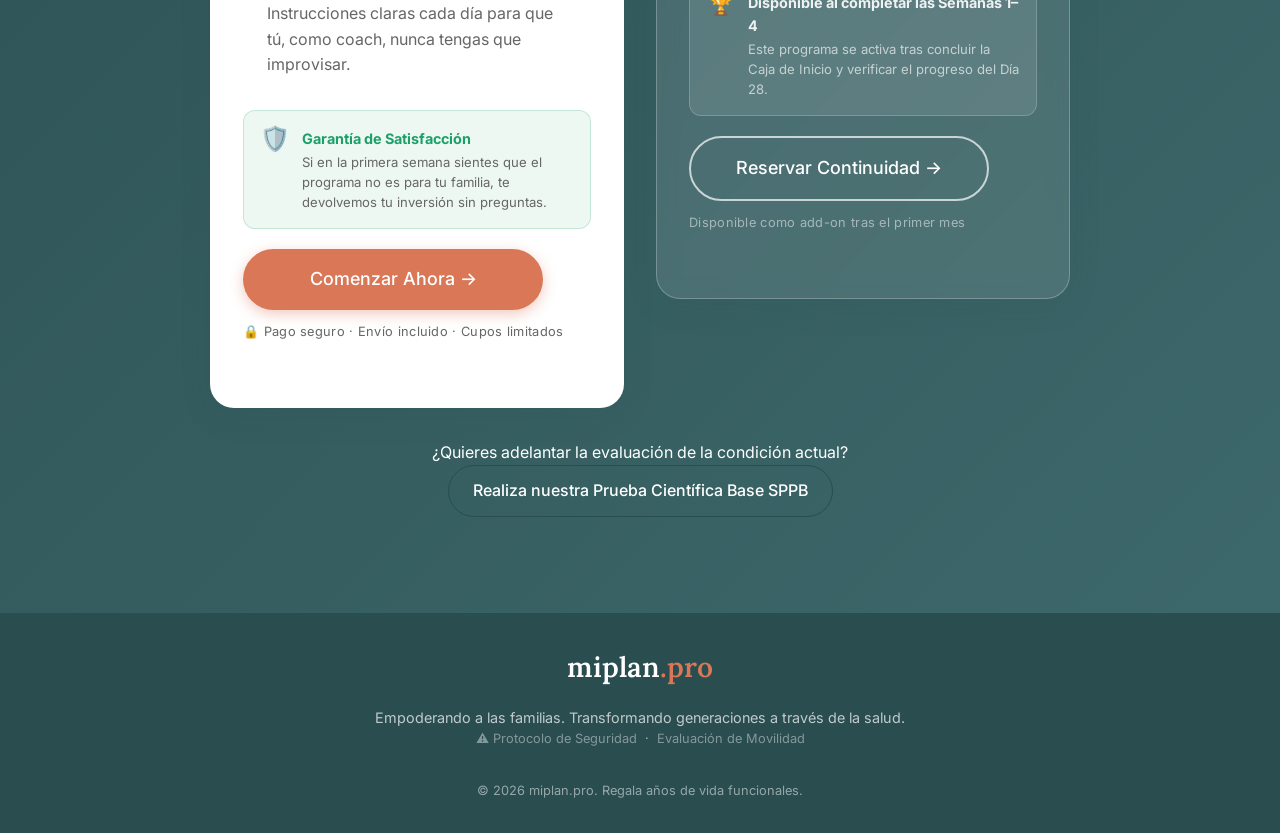
==== commit 1cfa0ab6: "feat: Implement new health assessment questions (A6-A8) in the registration form and add a dedicated" ====
--- a/index.html
+++ b/index.html
@@ -537,6 +537,11 @@
             </div>
             <p style="opacity: 0.7; font-size: 0.9rem;">Empoderando a las familias. Transformando generaciones a través
                 de la salud.</p>
+            <p style="opacity: 0.6; font-size: 0.8rem; margin-bottom: 0.5rem;">
+                <a href="protocolo-emergencia.html" style="color: rgba(255,255,255,0.7);">⚠️ Protocolo de Seguridad</a>
+                &nbsp;·&nbsp;
+                <a href="sppb-test.html" style="color: rgba(255,255,255,0.7);">Evaluación de Movilidad</a>
+            </p>
             <p class="mt-2" style="opacity: 0.5; font-size: 0.8rem;">© 2026 miplan.pro. Regala años de vida funcionales.
             </p>
         </div>
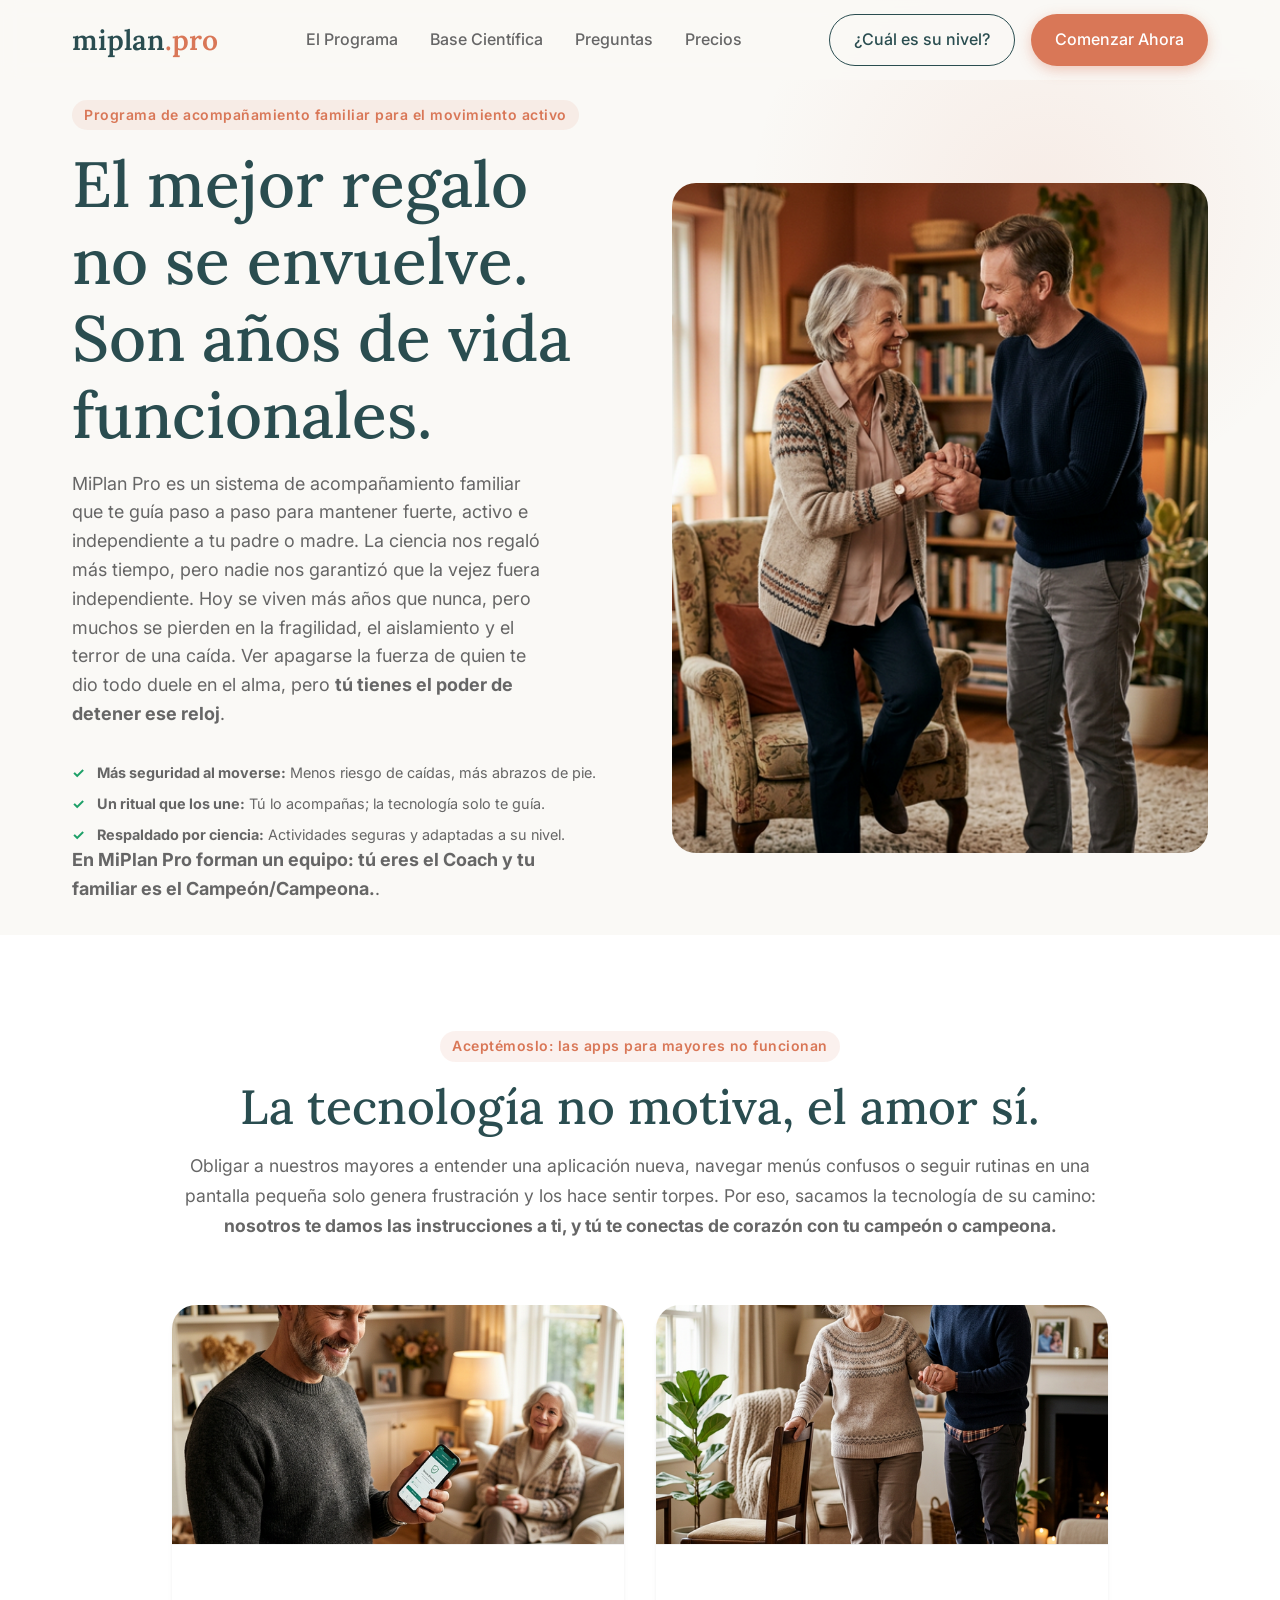
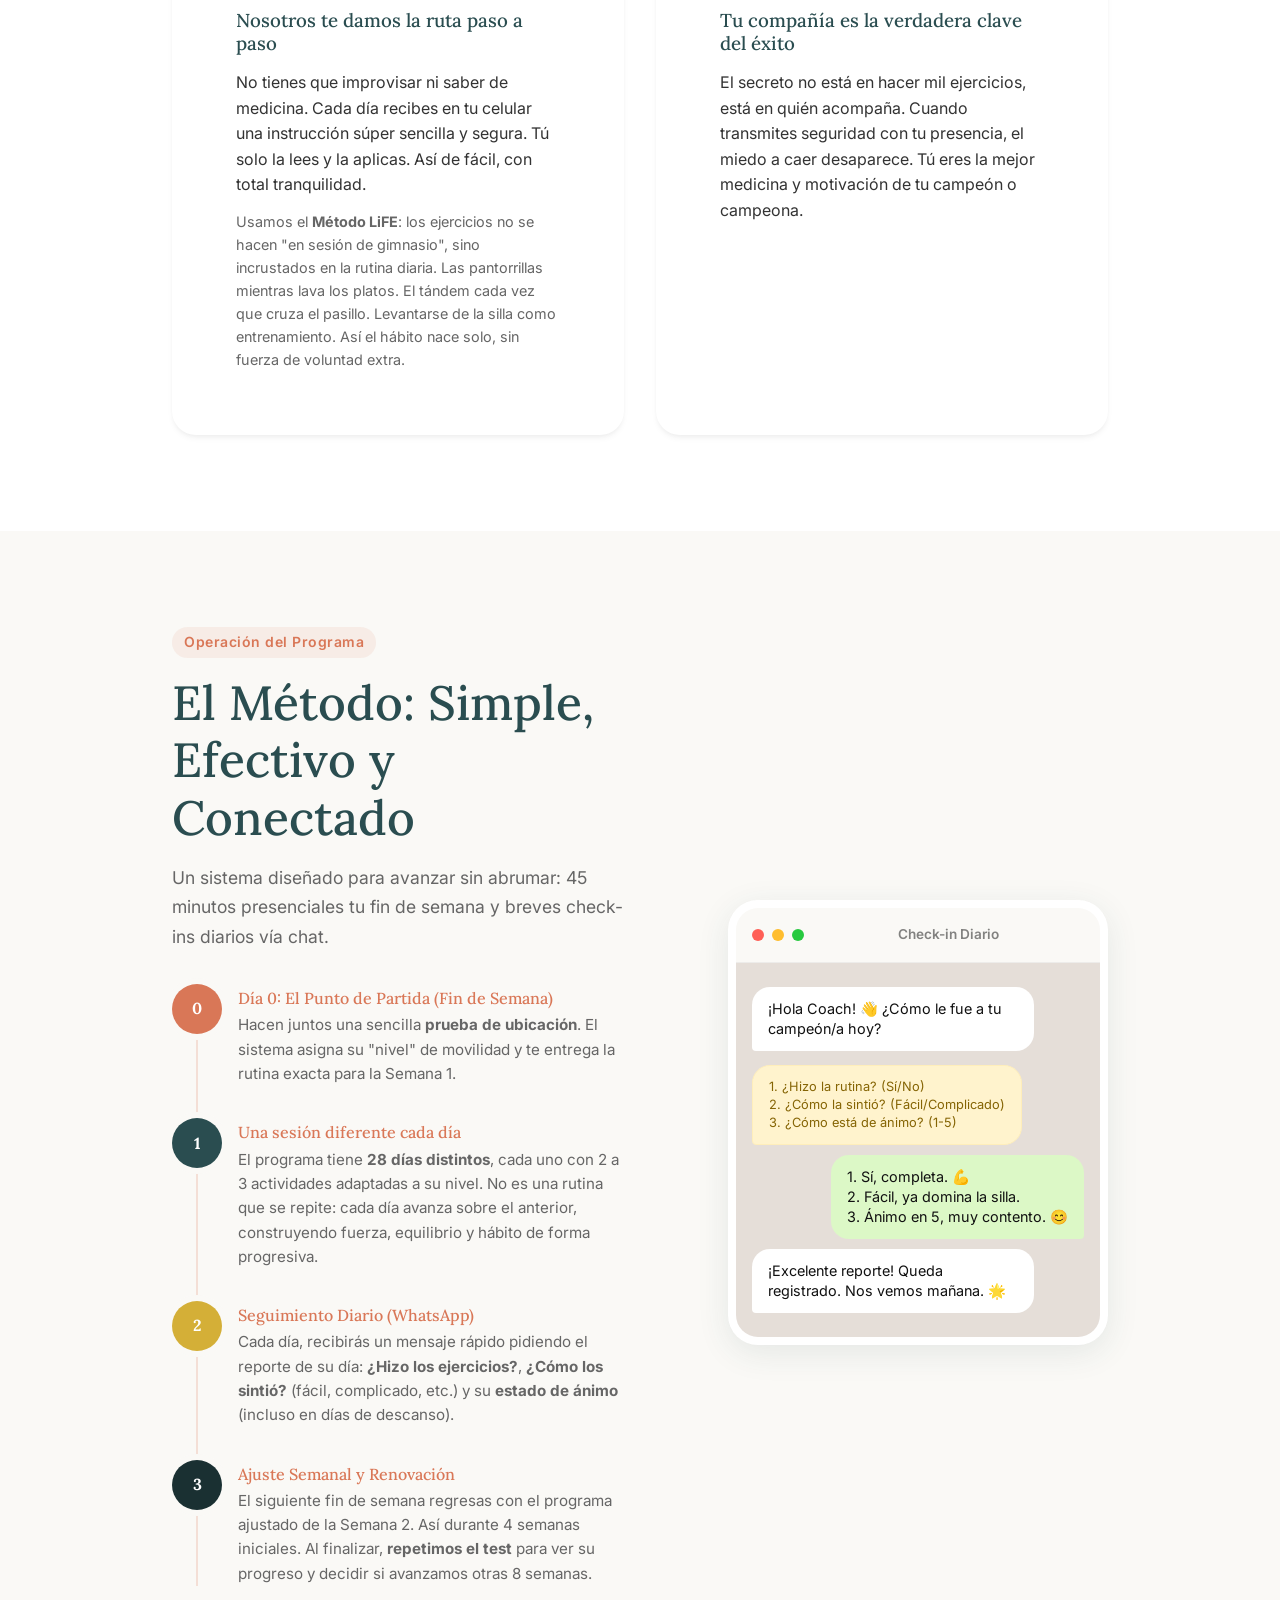
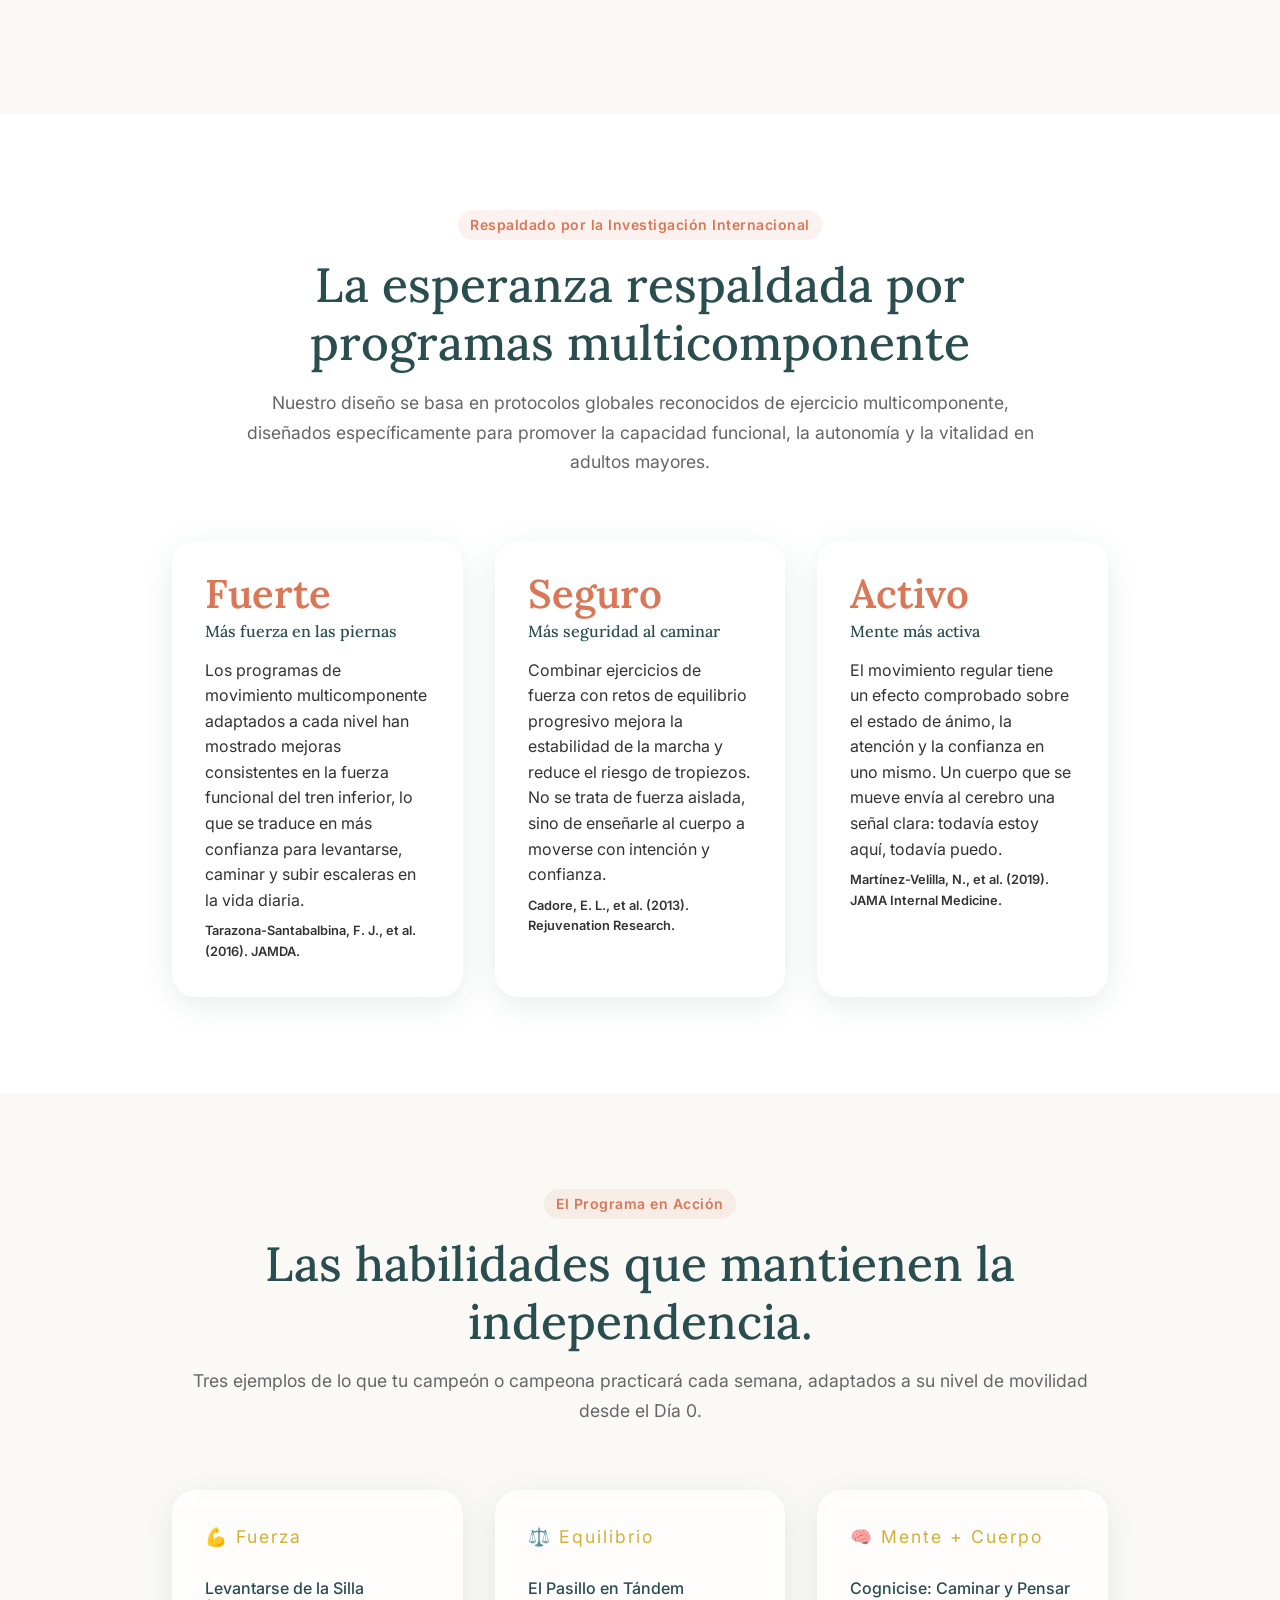
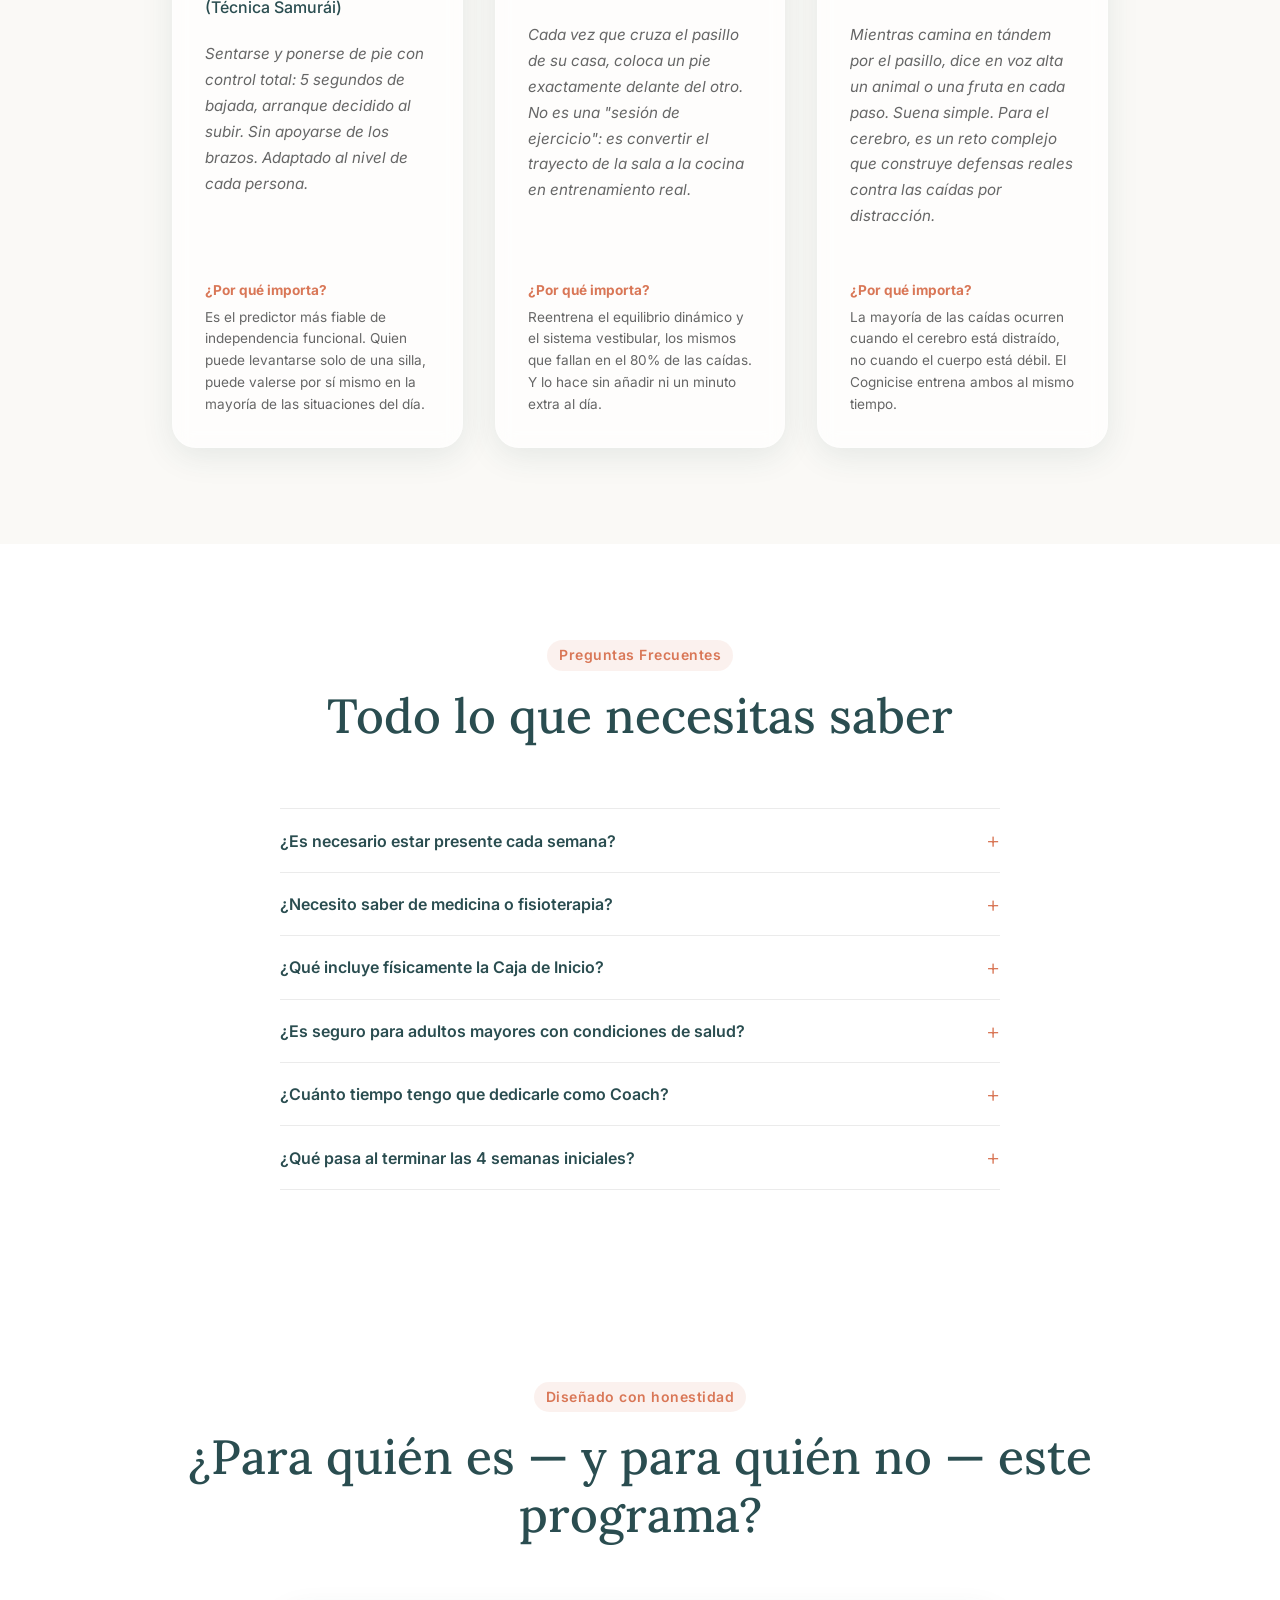
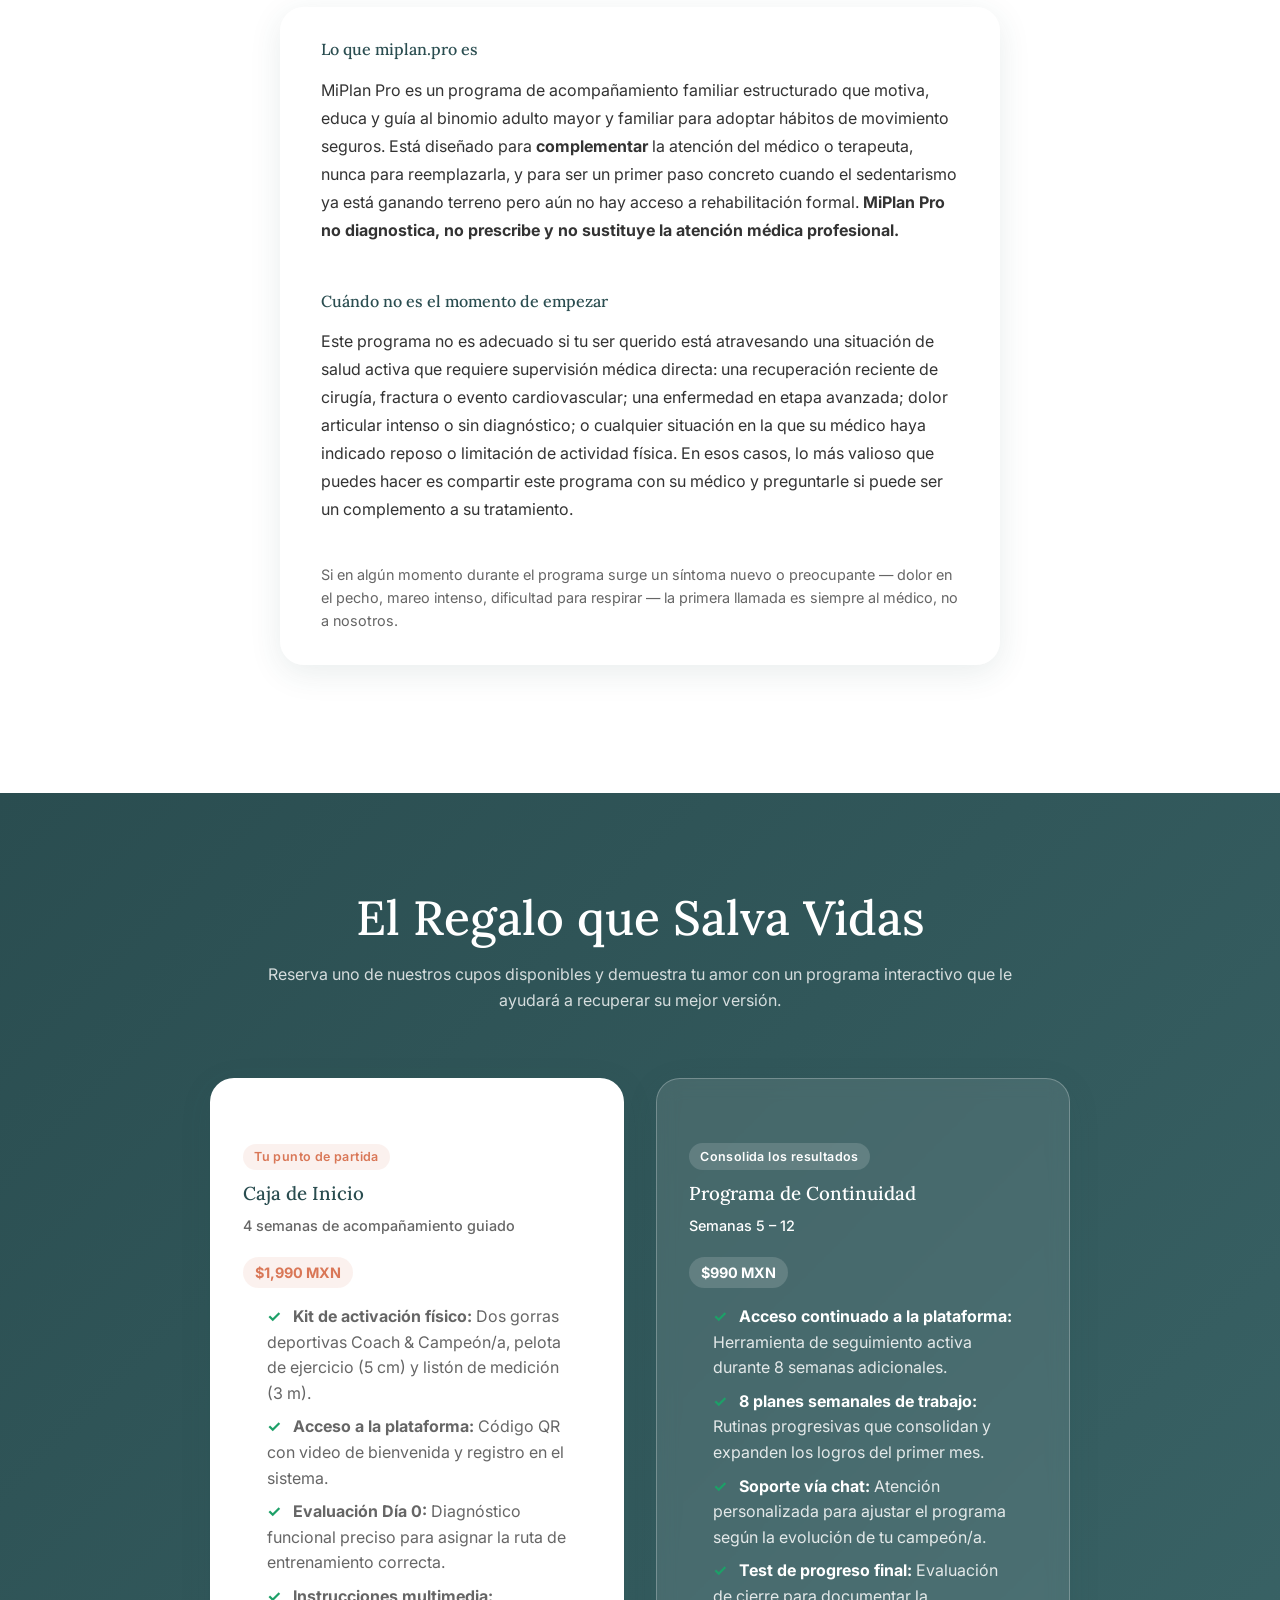
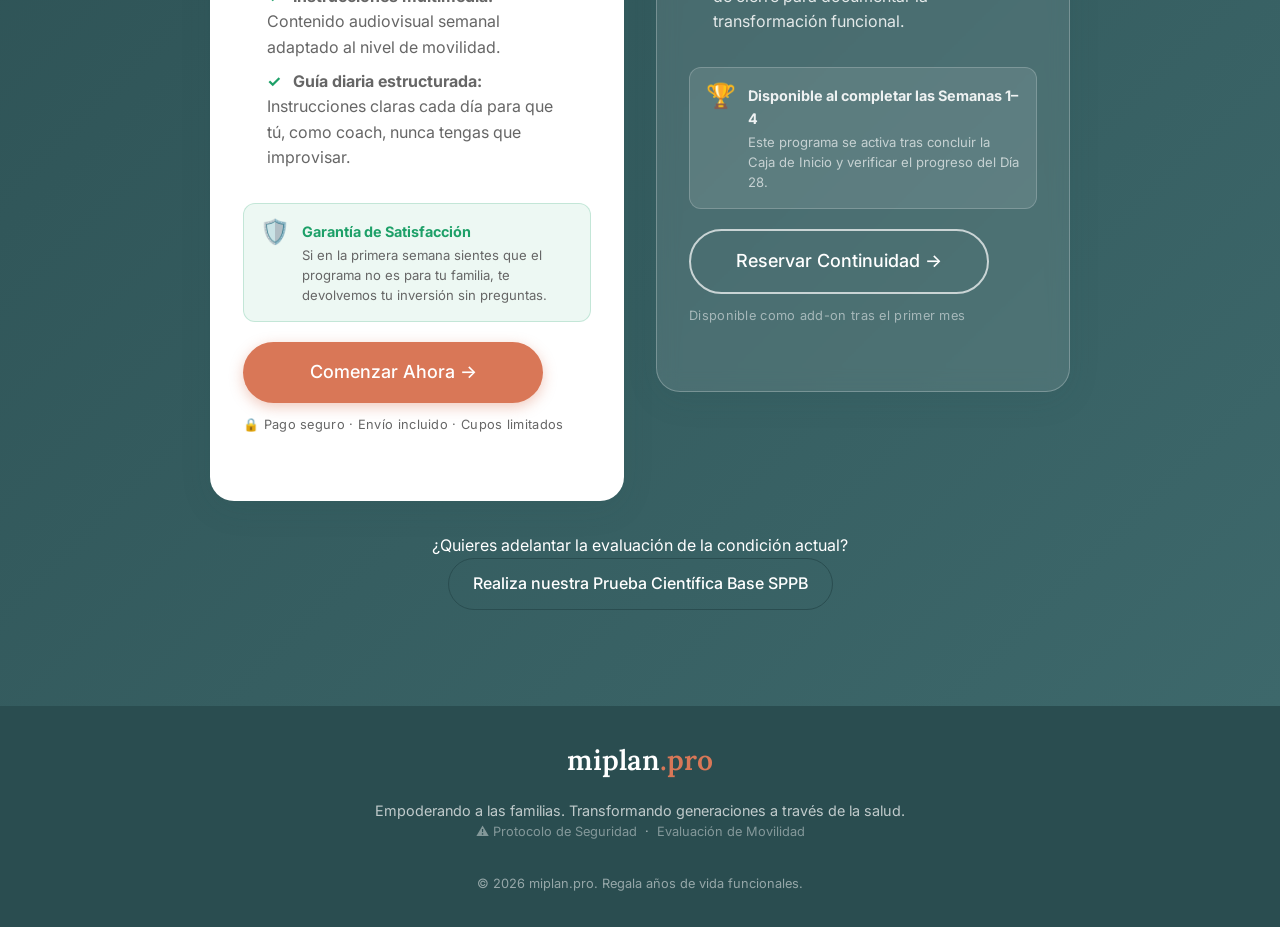
==== commit 0a4043db: "feat: clarify MiPlan Pro's purpose and benefits in the homepage hero section and program title." ====
--- a/index.html
+++ b/index.html
@@ -30,7 +30,8 @@
                 <a href="#comenzar">Precios</a>
             </nav>
             <div class="nav-actions">
-                <a href="sppb-test.html" class="btn btn-outline" title="Evalúa el nivel de movilidad de tu familiar en 5 minutos">¿Cuál es su nivel?</a>
+                <a href="sppb-test.html" class="btn btn-outline"
+                    title="Evalúa el nivel de movilidad de tu familiar en 5 minutos">¿Cuál es su nivel?</a>
                 <a href="registro-beta.html" class="btn btn-primary">Comenzar Ahora</a>
             </div>
             <button class="hamburger" id="hamburger" aria-label="Abrir menú">
@@ -54,20 +55,25 @@
             <div class="hero-content" data-animate="fade-up">
                 <span class="badge">Programa de acompañamiento familiar para el movimiento activo</span>
                 <h1 class="hero-title">El mejor regalo no se envuelve. <br>Son años de vida funcionales.</h1>
-                <p class="hero-subtitle">La ciencia nos regaló más tiempo, pero nadie nos garantizó que la vejez fuera
+                <p class="hero-subtitle">MiPlan Pro es un sistema de acompañamiento familiar que te guía paso a paso
+                    para mantener fuerte, activo e independiente a tu padre o madre. La ciencia nos regaló más tiempo,
+                    pero nadie nos garantizó que la vejez fuera
                     independiente. Hoy se viven más años que nunca, pero muchos se pierden en la fragilidad, el
                     aislamiento y el terror de una caída. Ver apagarse la fuerza de quien te dio todo duele en el alma,
                     pero <strong>tú tienes el poder de detener ese reloj</strong>.</p>
                 <div class="hero-trust" style="margin-top: 2rem;">
                     <ul>
-                        <li><span class="check">✓</span> <strong>Autonomía Restaurada:</strong> Menos riesgo de caídas,
+                        <li><span class="check">✓</span> <strong>Más seguridad al moverse:</strong> Menos riesgo de
+                            caídas,
                             más abrazos de pie.</li>
-                        <li><span class="check">✓</span> <strong>Vínculo Inquebrantable:</strong> Tú eres su guía, la
-                            tecnología no estorba.</li>
-                        <li><span class="check">✓</span> <strong>Respaldo Científico:</strong> Ejercicios dosificados
-                            para cada nivel.</li>
+                        <li><span class="check">✓</span> <strong>Un ritual que los une:</strong> Tú lo acompañas; la
+                            tecnología solo te guía.</li>
+                        <li><span class="check">✓</span> <strong>Respaldado por ciencia:</strong> Actividades seguras y
+                            adaptadas a su nivel.</li>
                     </ul>
                 </div>
+                <p class="hero-subtitle"> <strong>En MiPlan Pro forman un equipo:
+                        tú eres el Coach y tu familiar es el Campeón/Campeona.</strong>.</p>
             </div>
             <div class="hero-visual" data-animate="fade-left">
                 <div class="visual-placeholder">
@@ -252,7 +258,7 @@
         <div class="container section-container">
             <div class="text-center section-header" data-animate="fade-up">
                 <span class="badge">El Programa en Acción</span>
-                <h2 class="section-title">Ejercicios reales. Resultados reales.</h2>
+                <h2 class="section-title">Las habilidades que mantienen la independencia.</h2>
                 <p class="section-subtitle">Tres ejemplos de lo que tu campeón o campeona practicará cada semana,
                     adaptados a su nivel de movilidad desde el Día 0.</p>
             </div>
@@ -514,7 +520,8 @@
                                 Día 28.</p>
                         </div>
                     </div>
-                    <a href="registro-beta.html" class="btn btn-outline-white btn-large cta-btn">Reservar Continuidad →</a>
+                    <a href="registro-beta.html" class="btn btn-outline-white btn-large cta-btn">Reservar Continuidad
+                        →</a>
                     <p class="cta-secure" style="color: rgba(255,255,255,0.5);">Disponible como add-on tras el primer
                         mes</p>
                 </div>
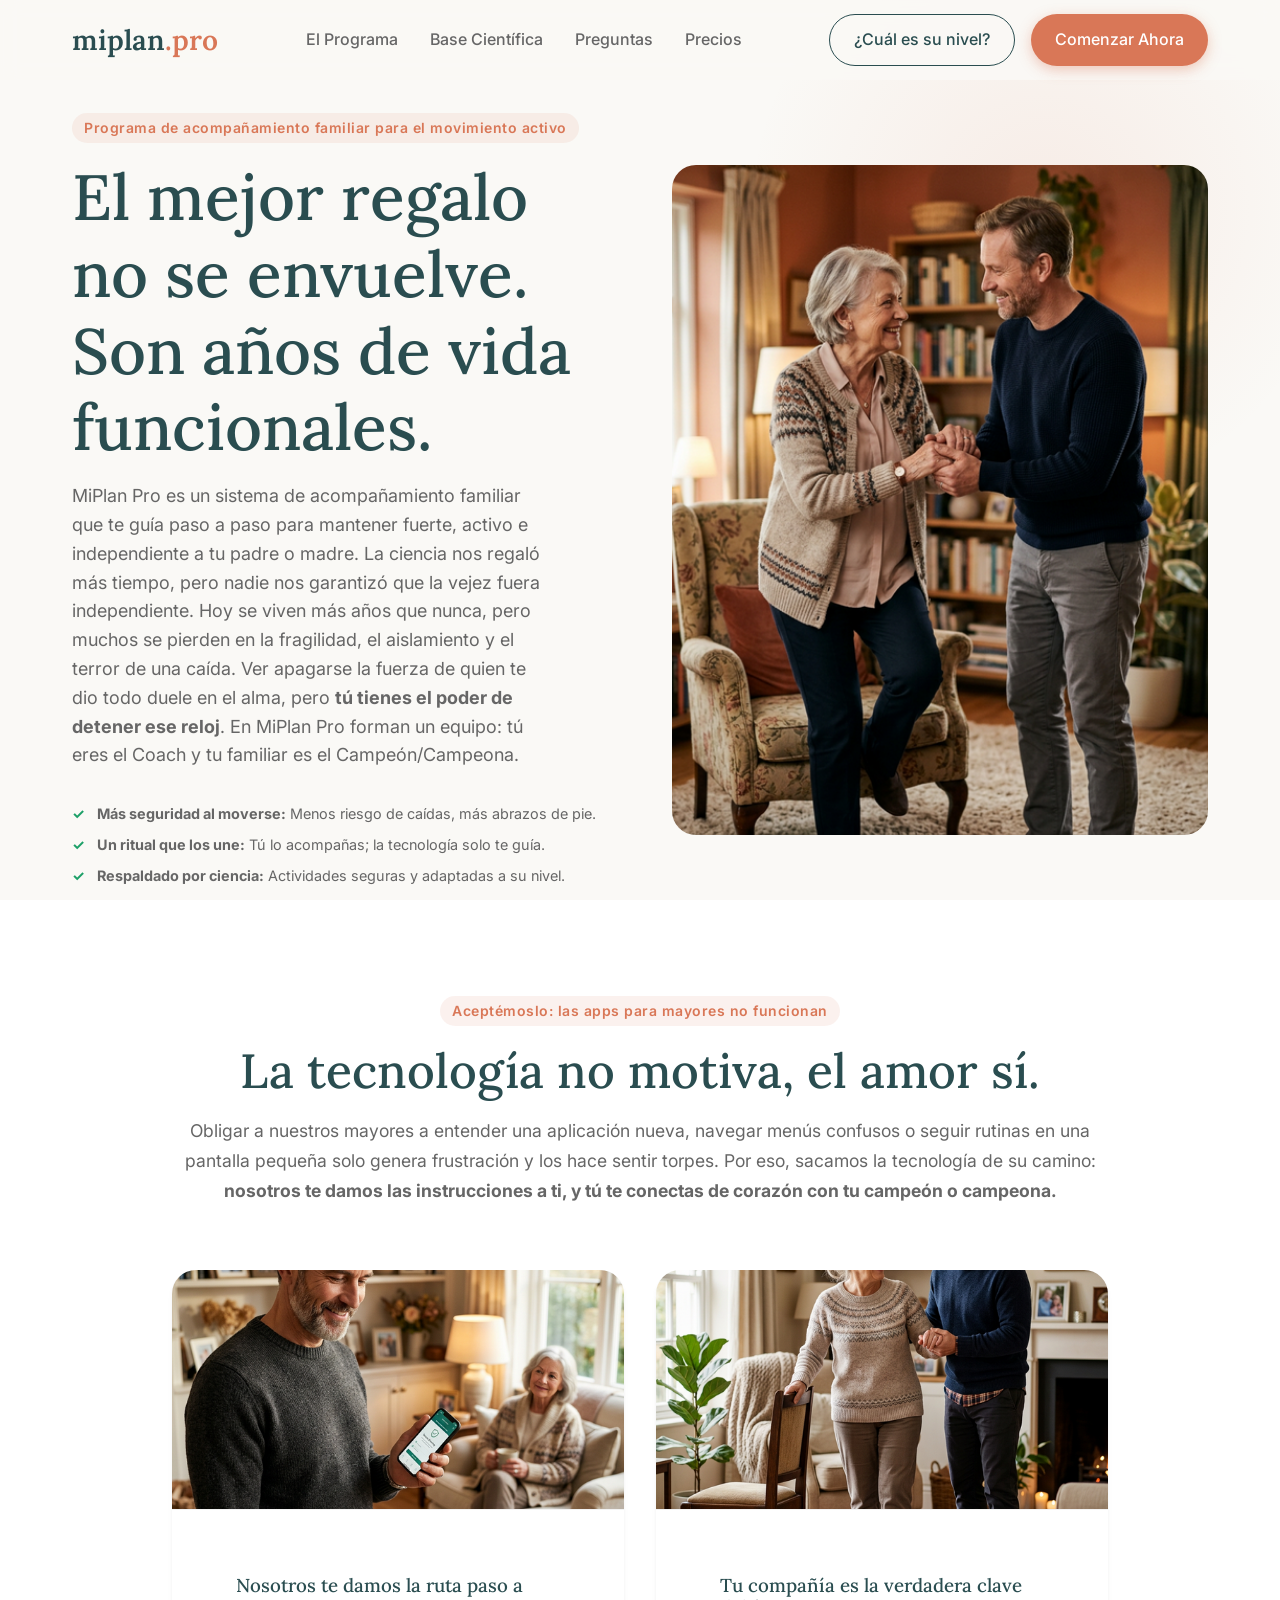
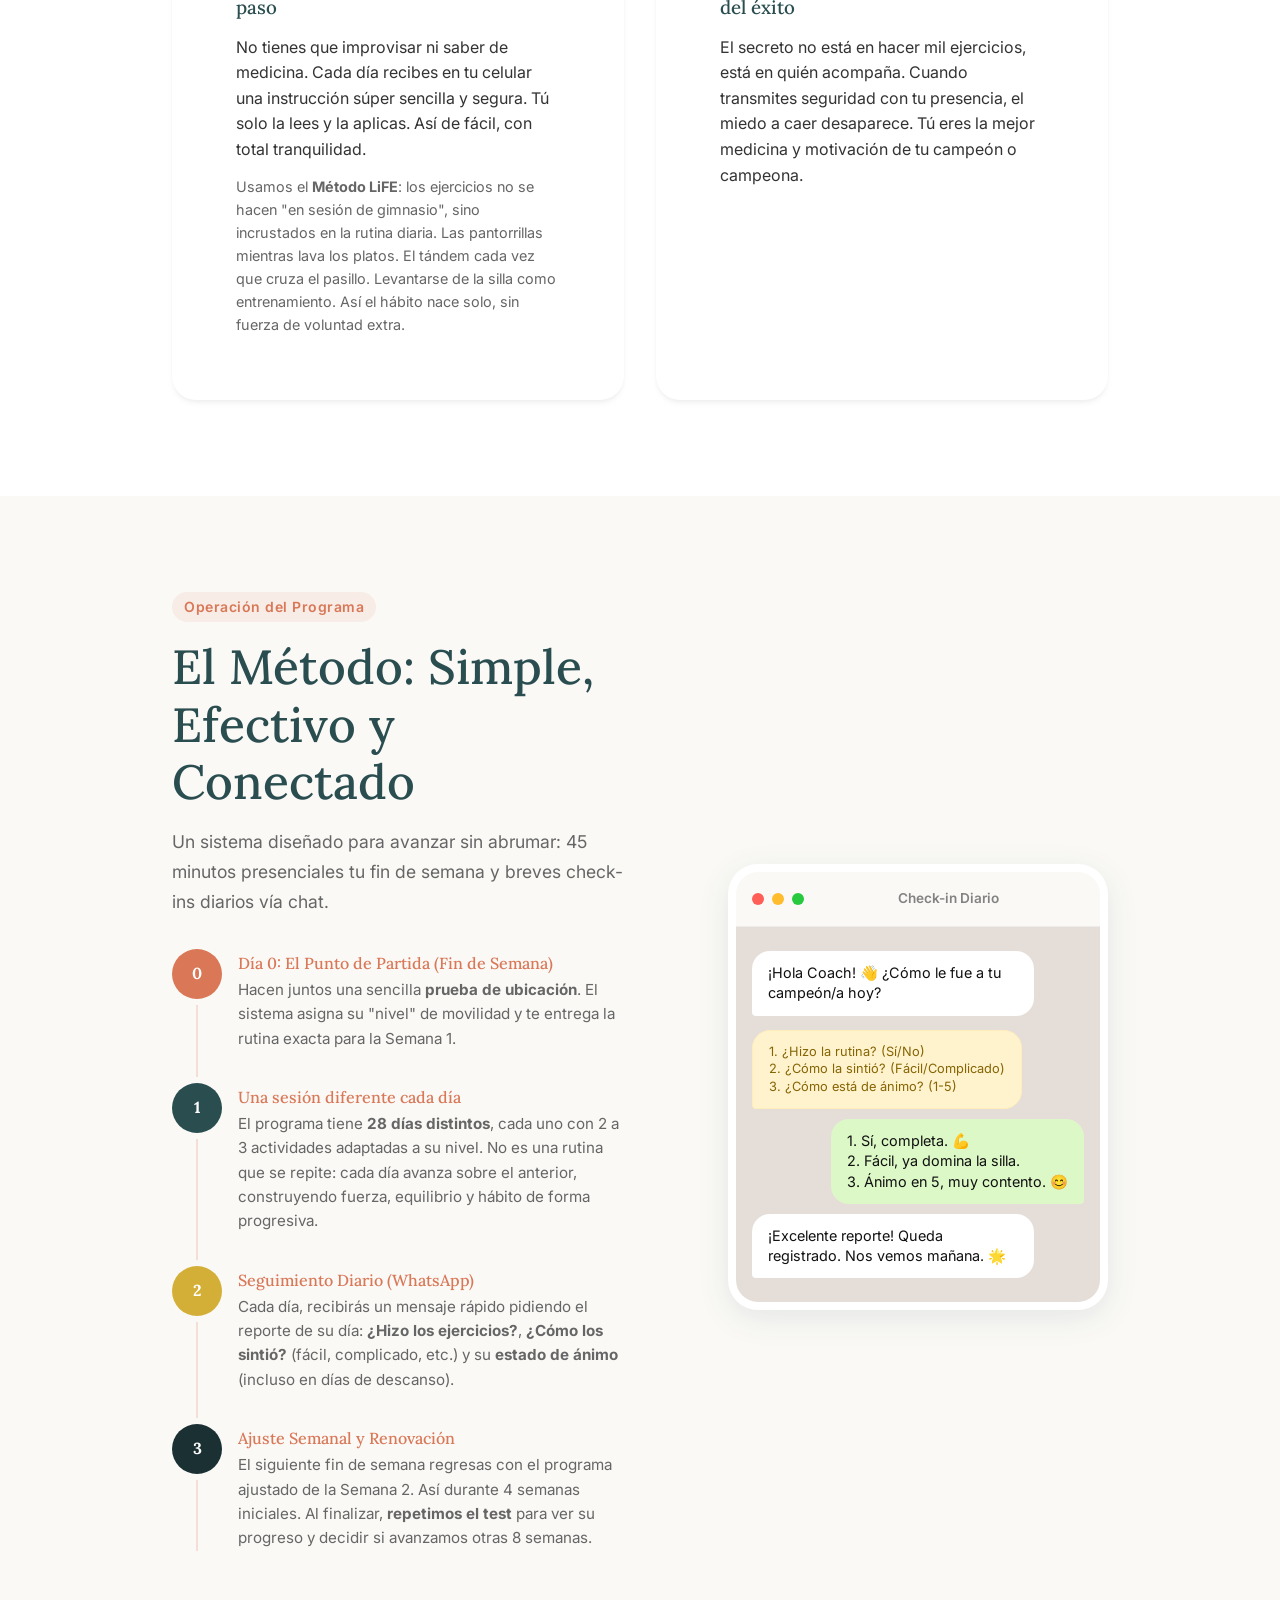
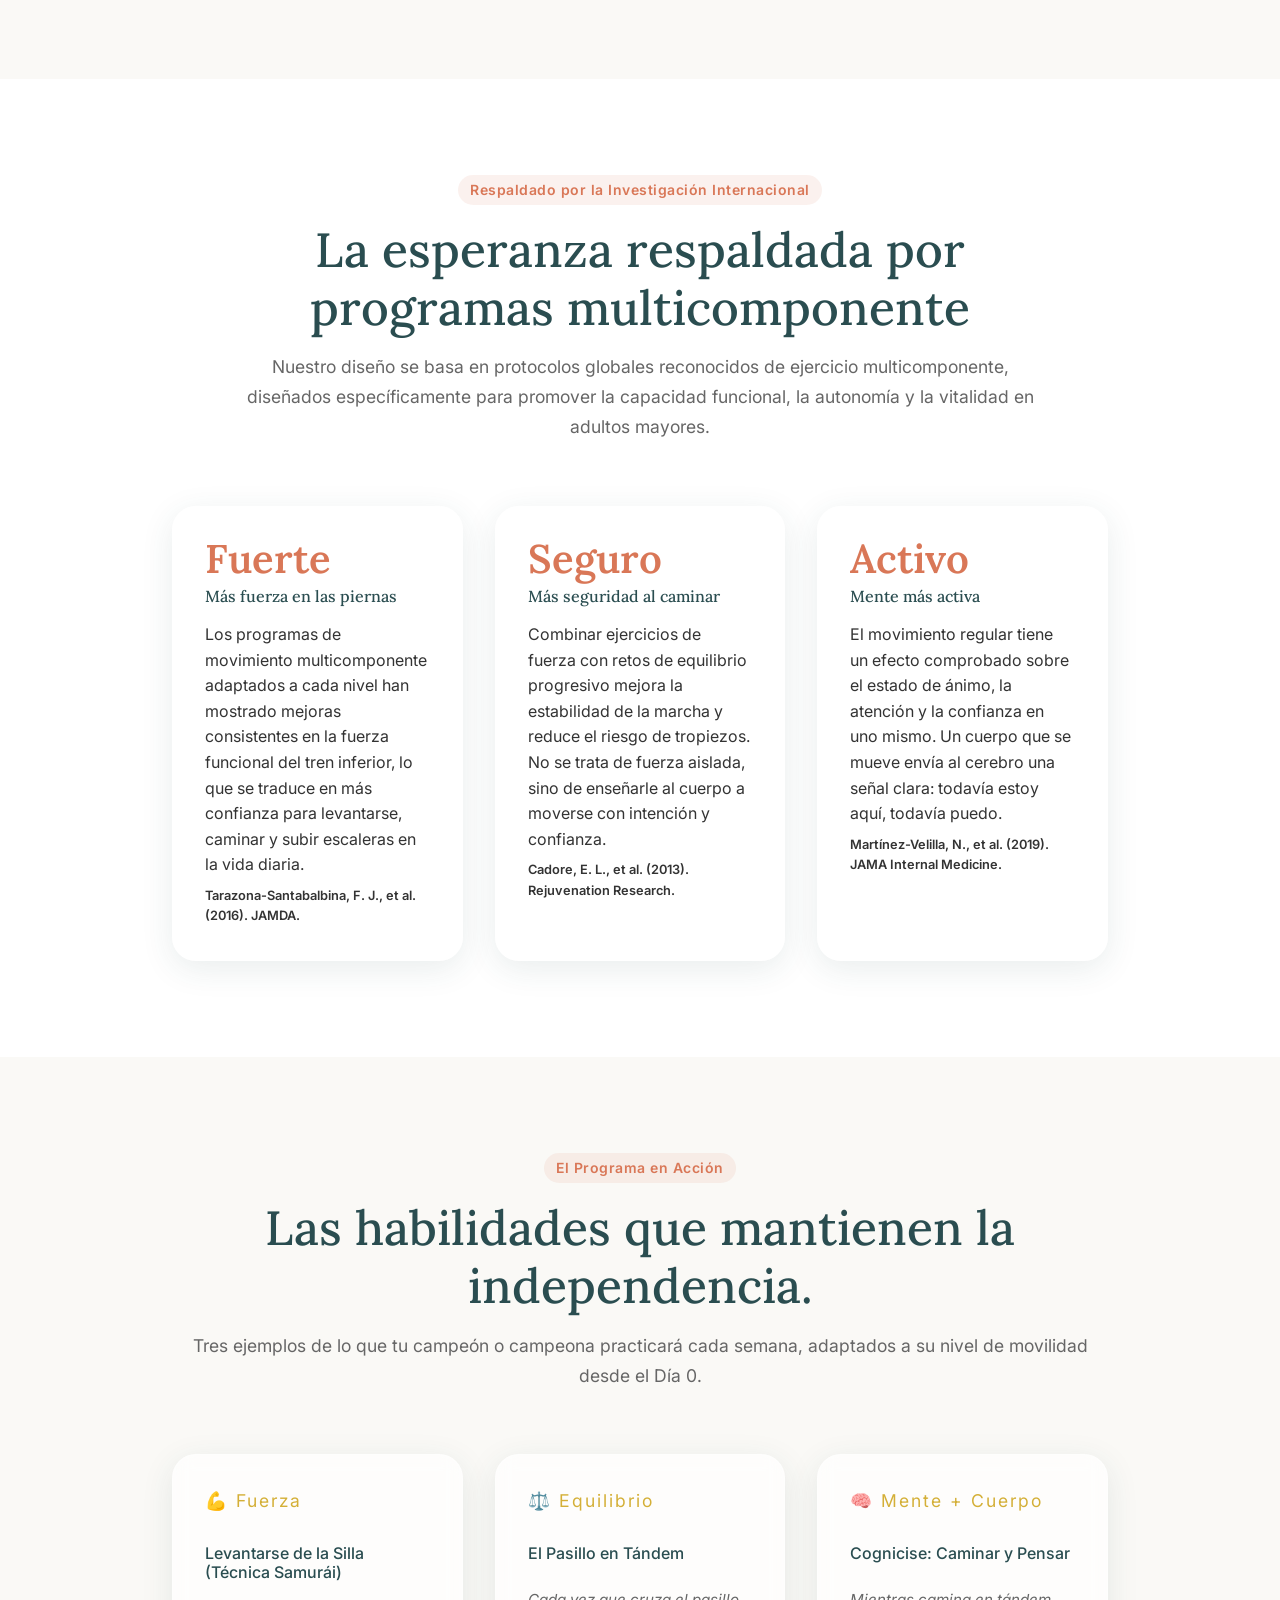
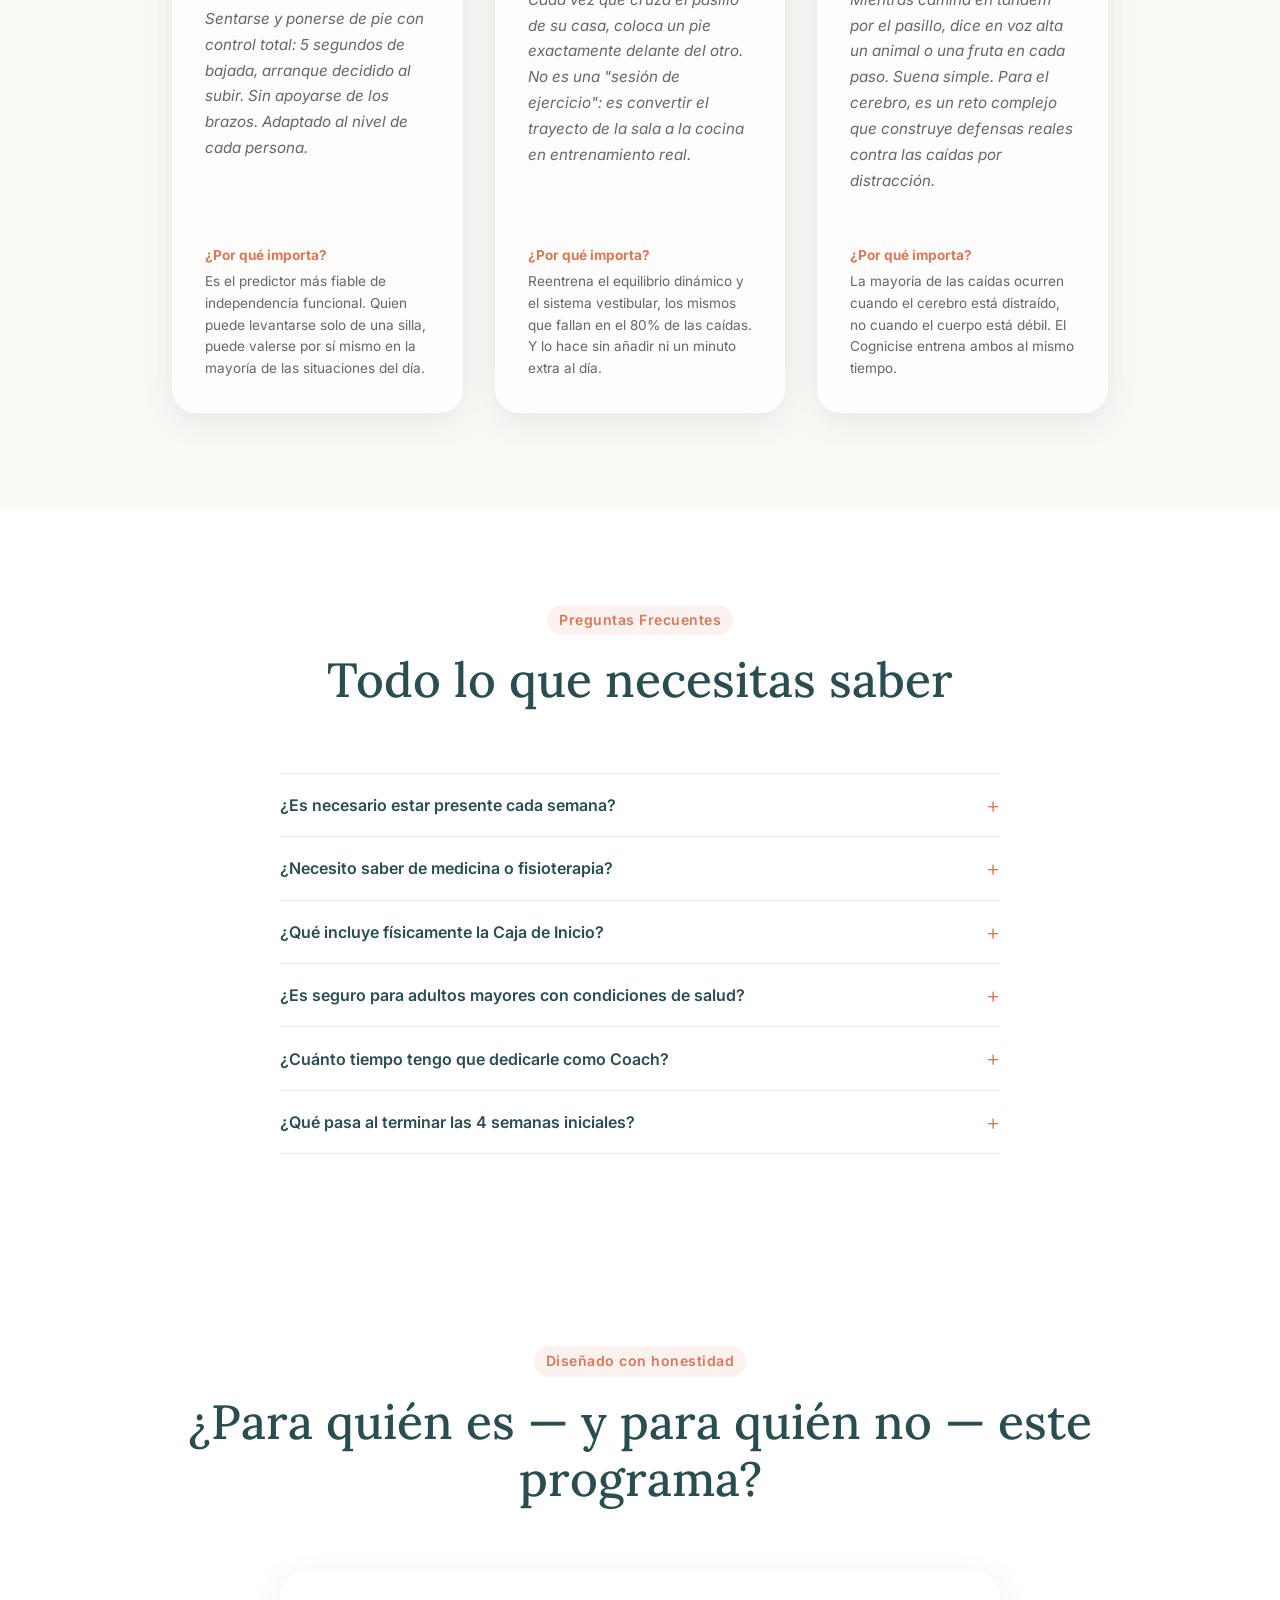
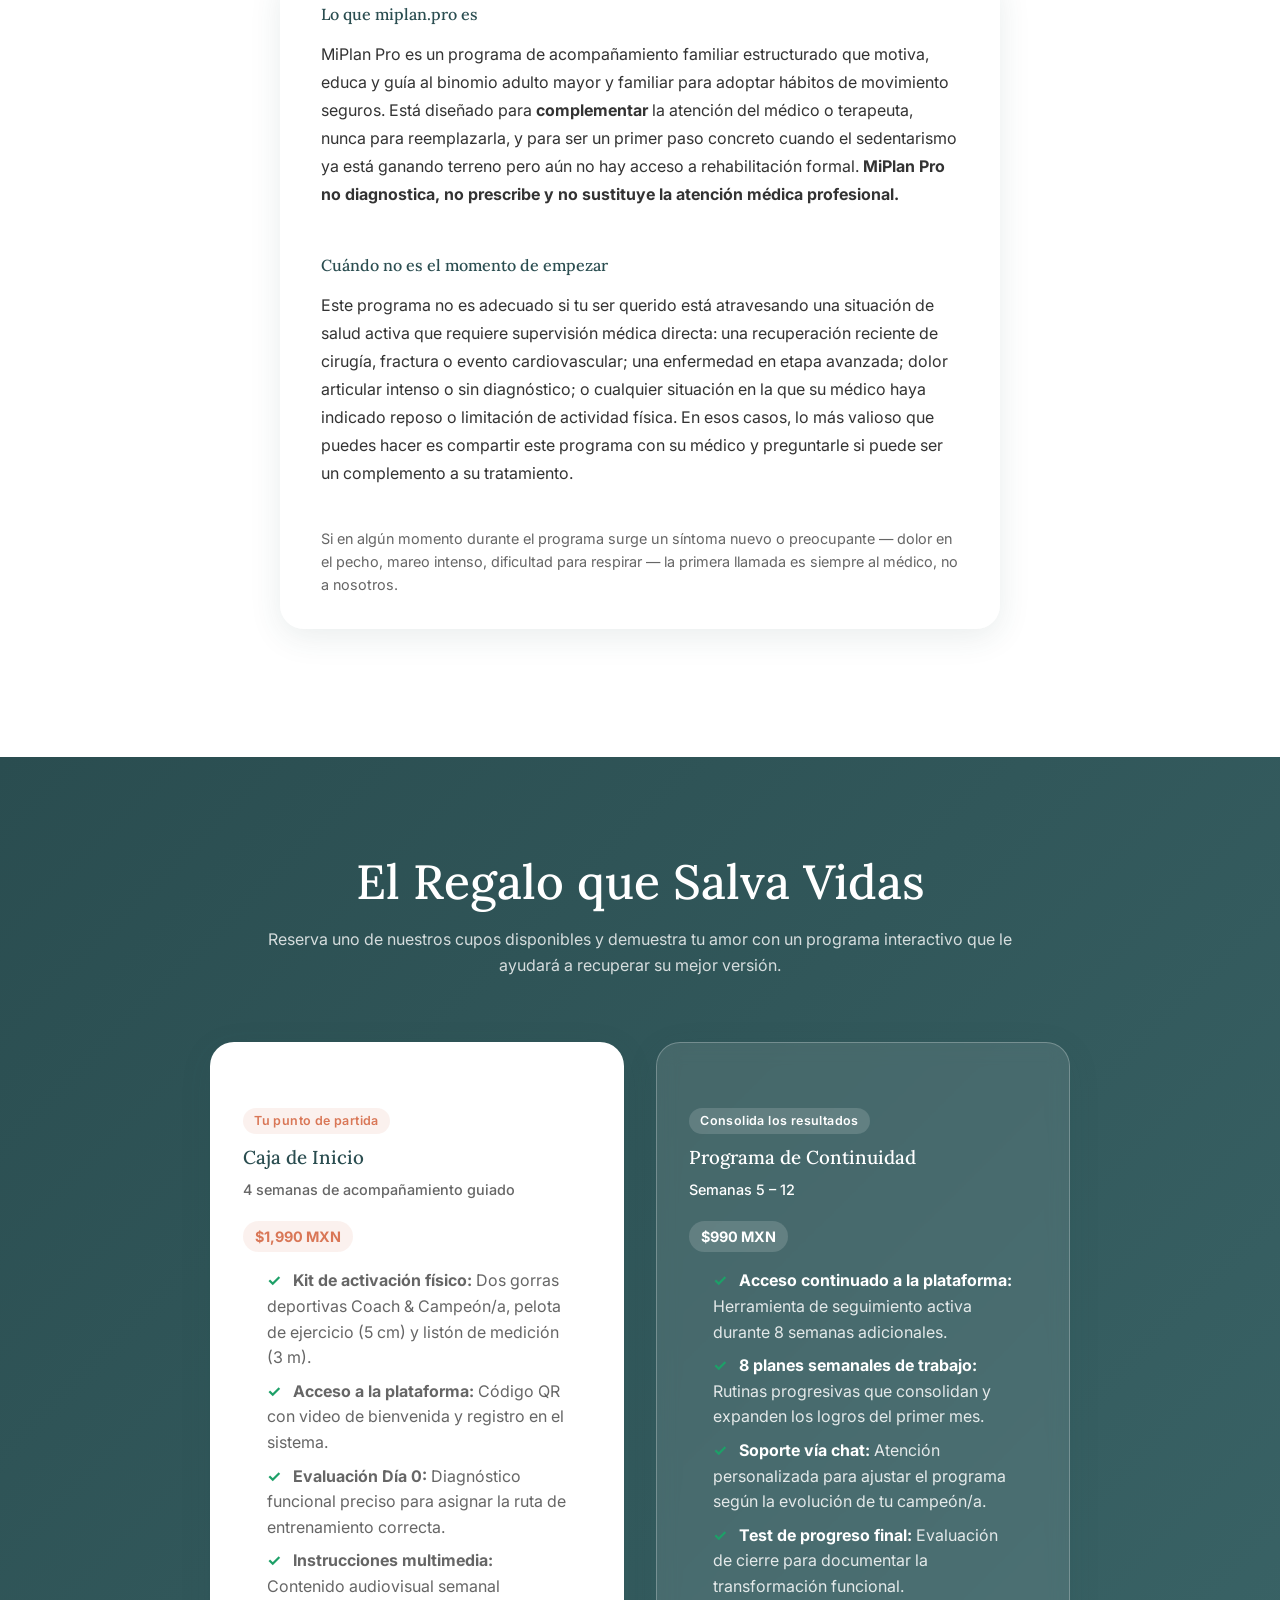
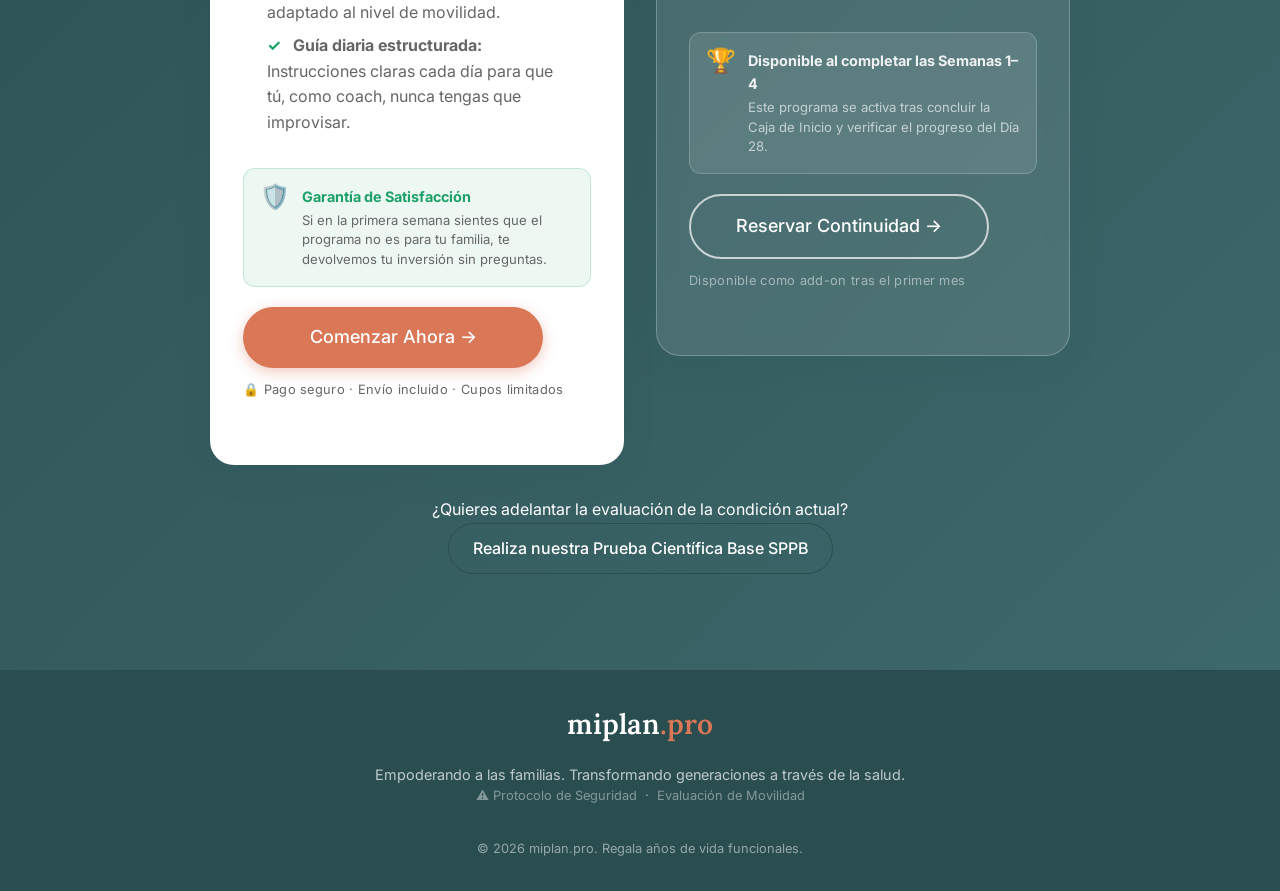
==== commit e375110f: "refactor: Move hero section tagline into the main descriptive paragraph." ====
--- a/index.html
+++ b/index.html
@@ -60,7 +60,8 @@
                     pero nadie nos garantizó que la vejez fuera
                     independiente. Hoy se viven más años que nunca, pero muchos se pierden en la fragilidad, el
                     aislamiento y el terror de una caída. Ver apagarse la fuerza de quien te dio todo duele en el alma,
-                    pero <strong>tú tienes el poder de detener ese reloj</strong>.</p>
+                    pero <strong>tú tienes el poder de detener ese reloj</strong>. En MiPlan Pro forman un equipo:
+                    tú eres el Coach y tu familiar es el Campeón/Campeona.</p>
                 <div class="hero-trust" style="margin-top: 2rem;">
                     <ul>
                         <li><span class="check">✓</span> <strong>Más seguridad al moverse:</strong> Menos riesgo de
@@ -72,8 +73,6 @@
                             adaptadas a su nivel.</li>
                     </ul>
                 </div>
-                <p class="hero-subtitle"> <strong>En MiPlan Pro forman un equipo:
-                        tú eres el Coach y tu familiar es el Campeón/Campeona.</strong>.</p>
             </div>
             <div class="hero-visual" data-animate="fade-left">
                 <div class="visual-placeholder">
